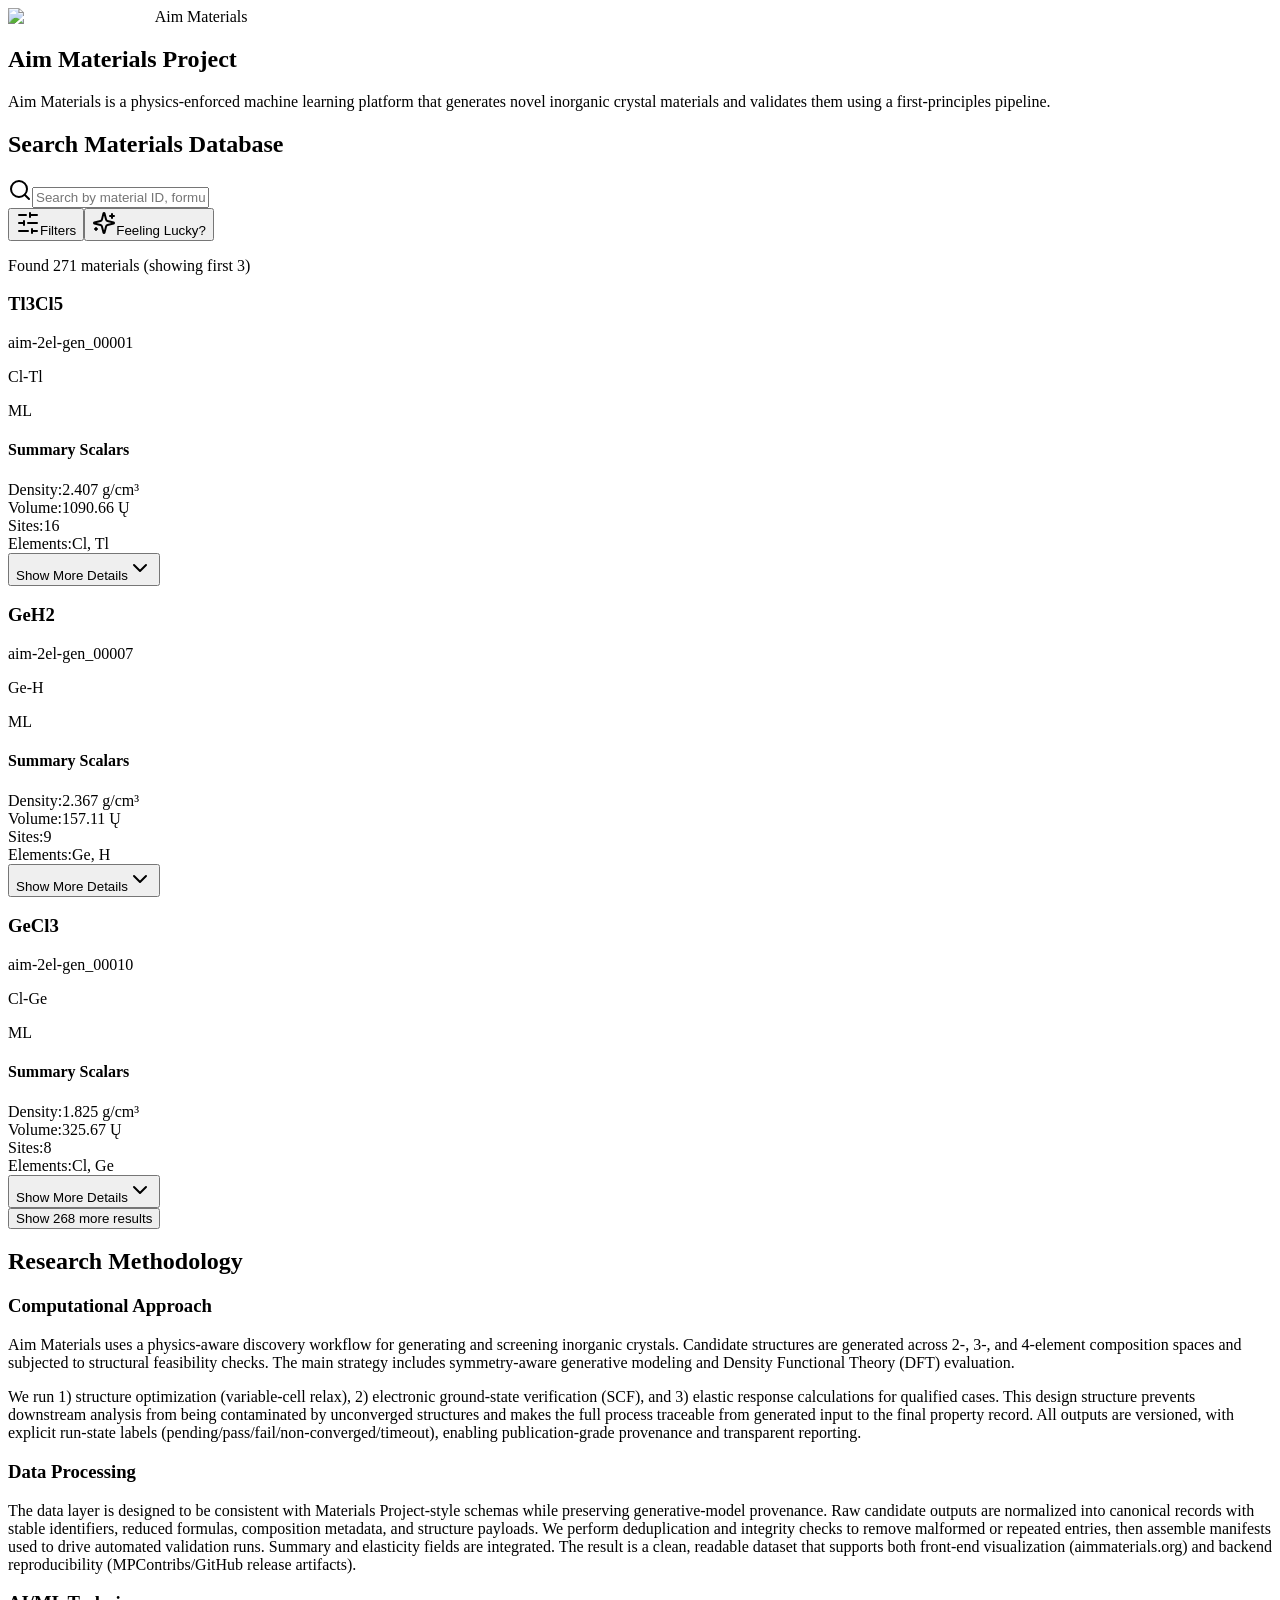
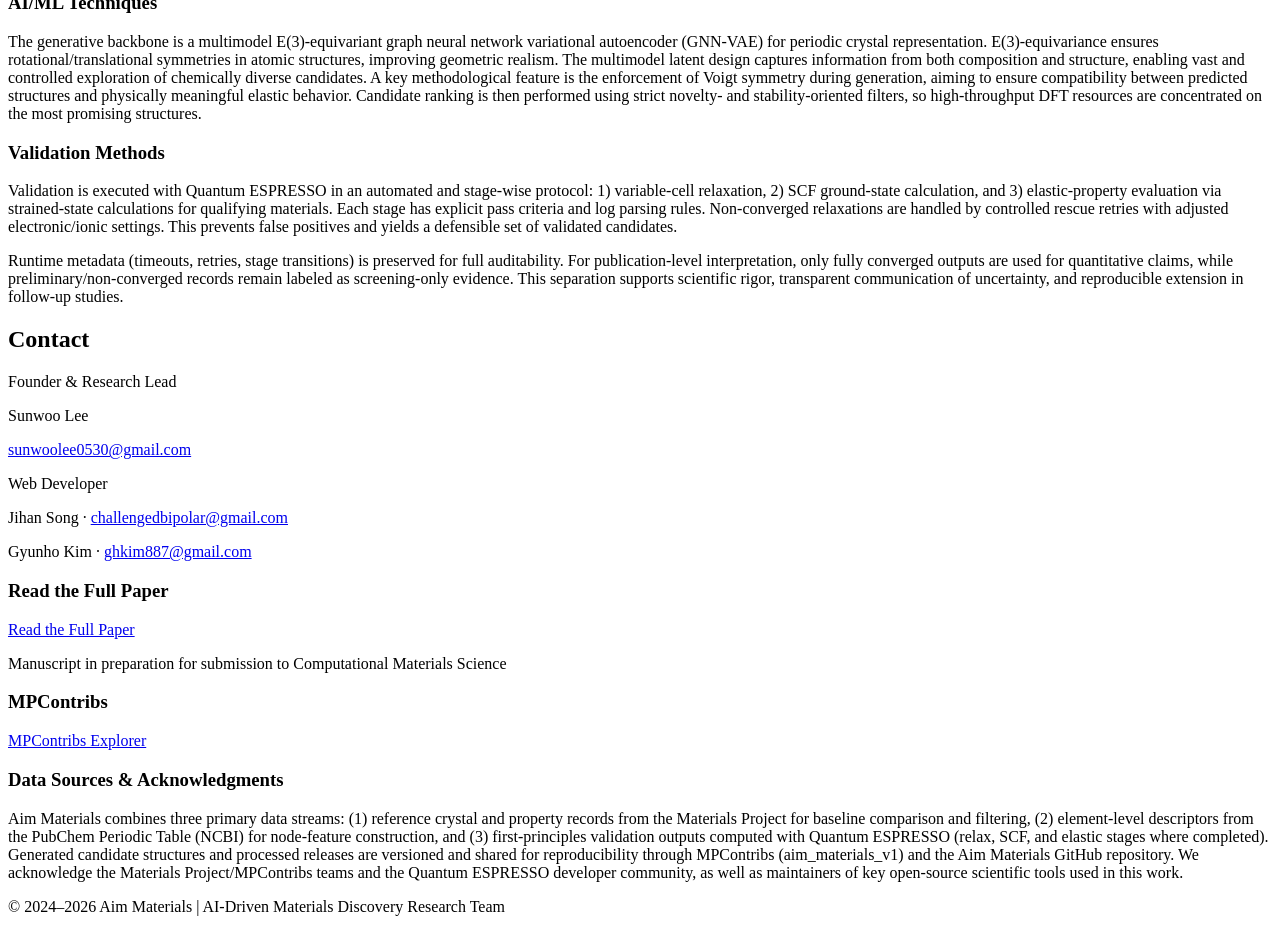
==== out/index.html @ 13846e3e "Build and export static site for GitHub Pages - Remove /out/ from .gitignore to include static build" ====
<!DOCTYPE html><html lang="en"><head><meta charSet="utf-8"/><meta name="viewport" content="width=device-width, initial-scale=1"/><link rel="stylesheet" href="/_next/static/css/152118382fb46f12.css" data-precedence="next"/><link rel="preload" as="script" fetchPriority="low" href="/_next/static/chunks/webpack-6beb148f1fbad0f9.js"/><script src="/_next/static/chunks/1acdb12c-504050dc66a8fe2a.js" async=""></script><script src="/_next/static/chunks/575-a73c9665a1b3800b.js" async=""></script><script src="/_next/static/chunks/main-app-61372402d1db3623.js" async=""></script><script src="/_next/static/chunks/app/layout-6c79a06917a7016b.js" async=""></script><script src="/_next/static/chunks/973-12b42f0436a0d035.js" async=""></script><script src="/_next/static/chunks/app/page-202081dbdfa60135.js" async=""></script><title>Aim Materials</title><meta name="description" content="A physics-enforced machine learning platform that generates novel inorganic crystal materials and validates them using a first-principles pipeline."/><link rel="icon" href="/my-project-page-1 (1).png"/><script src="/_next/static/chunks/polyfills-42372ed130431b0a.js" noModule=""></script></head><body class="font-sans antialiased"><!--$--><main class="min-h-screen bg-gray-900"><header class="px-6 py-3"><div class="flex items-center gap-3"><img alt="Aim Materials Logo" loading="lazy" width="36" height="36" decoding="async" data-nimg="1" class="rounded" style="color:transparent" src="/my-project-page-1 (1).png"/><span class="text-white font-semibold text-lg tracking-wide">Aim Materials</span></div></header><section class="py-16 md:py-24 text-center"><div class="max-w-4xl mx-auto px-4"><h1 class="text-4xl md:text-5xl font-bold text-white">Aim Materials Project</h1><p class="text-xl text-gray-300 mt-4">Aim Materials is a physics-enforced machine learning platform that generates novel inorganic crystal materials and validates them using a first-principles pipeline.</p><div class="mt-12"><div class="w-full bg-gray-800 py-12 rounded-lg text-left"><div class="max-w-6xl mx-auto px-4"><h2 class="text-3xl font-bold text-white text-center mb-8">Search Materials Database</h2><div class="bg-gray-700 rounded-lg border-2 border-gray-600 p-6 mb-6"><div class="flex gap-4 mb-4"><div class="flex-1 relative"><svg xmlns="http://www.w3.org/2000/svg" width="24" height="24" viewBox="0 0 24 24" fill="none" stroke="currentColor" stroke-width="2" stroke-linecap="round" stroke-linejoin="round" class="lucide lucide-search absolute left-3 top-1/2 transform -translate-y-1/2 text-gray-400 h-5 w-5"><circle cx="11" cy="11" r="8"></circle><path d="m21 21-4.3-4.3"></path></svg><input type="text" data-slot="input" class="file:text-foreground selection:bg-primary selection:text-primary-foreground dark:bg-input/30 h-9 w-full min-w-0 rounded-md px-3 py-1 text-base shadow-xs transition-[color,box-shadow] outline-none file:inline-flex file:h-7 file:border-0 file:bg-transparent file:text-sm file:font-medium disabled:pointer-events-none disabled:cursor-not-allowed disabled:opacity-50 md:text-sm focus-visible:border-ring focus-visible:ring-ring/50 focus-visible:ring-[3px] aria-invalid:ring-destructive/20 dark:aria-invalid:ring-destructive/40 aria-invalid:border-destructive pl-10 bg-gray-600 border-2 border-gray-500 text-white placeholder:text-gray-400 focus:border-blue-500" placeholder="Search by material ID, formula, element, or chemical system..." value=""/></div><button data-slot="button" class="inline-flex items-center justify-center gap-2 whitespace-nowrap rounded-md text-sm font-medium transition-all disabled:pointer-events-none disabled:opacity-50 [&amp;_svg]:pointer-events-none [&amp;_svg:not([class*=&#x27;size-&#x27;])]:size-4 shrink-0 [&amp;_svg]:shrink-0 outline-none focus-visible:border-ring focus-visible:ring-ring/50 focus-visible:ring-[3px] aria-invalid:ring-destructive/20 dark:aria-invalid:ring-destructive/40 aria-invalid:border-destructive bg-background shadow-xs dark:bg-input/30 dark:border-input dark:hover:bg-input/50 h-9 px-4 py-2 has-[&gt;svg]:px-3 border-2 border-blue-500 text-blue-400 hover:bg-blue-500 hover:text-white"><svg xmlns="http://www.w3.org/2000/svg" width="24" height="24" viewBox="0 0 24 24" fill="none" stroke="currentColor" stroke-width="2" stroke-linecap="round" stroke-linejoin="round" class="lucide lucide-sliders-horizontal h-4 w-4 mr-2"><line x1="21" x2="14" y1="4" y2="4"></line><line x1="10" x2="3" y1="4" y2="4"></line><line x1="21" x2="12" y1="12" y2="12"></line><line x1="8" x2="3" y1="12" y2="12"></line><line x1="21" x2="16" y1="20" y2="20"></line><line x1="12" x2="3" y1="20" y2="20"></line><line x1="14" x2="14" y1="2" y2="6"></line><line x1="8" x2="8" y1="10" y2="14"></line><line x1="16" x2="16" y1="18" y2="22"></line></svg>Filters</button><button data-slot="button" class="inline-flex items-center justify-center gap-2 whitespace-nowrap rounded-md text-sm font-medium transition-all disabled:pointer-events-none disabled:opacity-50 [&amp;_svg]:pointer-events-none [&amp;_svg:not([class*=&#x27;size-&#x27;])]:size-4 shrink-0 [&amp;_svg]:shrink-0 outline-none focus-visible:border-ring focus-visible:ring-ring/50 focus-visible:ring-[3px] aria-invalid:ring-destructive/20 dark:aria-invalid:ring-destructive/40 aria-invalid:border-destructive h-9 px-4 py-2 has-[&gt;svg]:px-3 bg-blue-600 text-white hover:bg-blue-700 border-2 border-blue-500"><svg xmlns="http://www.w3.org/2000/svg" width="24" height="24" viewBox="0 0 24 24" fill="none" stroke="currentColor" stroke-width="2" stroke-linecap="round" stroke-linejoin="round" class="lucide lucide-sparkles h-4 w-4 mr-2"><path d="M9.937 15.5A2 2 0 0 0 8.5 14.063l-6.135-1.582a.5.5 0 0 1 0-.962L8.5 9.936A2 2 0 0 0 9.937 8.5l1.582-6.135a.5.5 0 0 1 .963 0L14.063 8.5A2 2 0 0 0 15.5 9.937l6.135 1.581a.5.5 0 0 1 0 .964L15.5 14.063a2 2 0 0 0-1.437 1.437l-1.582 6.135a.5.5 0 0 1-.963 0z"></path><path d="M20 3v4"></path><path d="M22 5h-4"></path><path d="M4 17v2"></path><path d="M5 18H3"></path></svg>Feeling Lucky?</button></div></div><div class="text-white text-center mb-6"><p class="text-lg">Found <span class="font-bold">271</span> materials<!-- --> (showing first 3)</p></div><div class="max-h-[800px] overflow-y-auto pr-2 custom-scrollbar"><div class="grid grid-cols-1 md:grid-cols-2 lg:grid-cols-3 gap-6"><div class="bg-gray-700 border-2 border-gray-600 rounded-lg p-6 hover:shadow-lg hover:border-blue-500 transition-all"><div class="flex justify-between items-start mb-4"><div><h3 class="text-xl font-bold text-white mb-1">Tl3Cl5</h3><p class="text-sm text-gray-400">aim-2el-gen_00001</p><p class="text-xs text-gray-500 mt-0.5">Cl-Tl</p></div><div class="flex gap-1"><span class="bg-purple-700 text-white text-xs px-2 py-1 rounded">ML</span></div></div><div class="space-y-3 text-sm"><div class="space-y-1"><h4 class="text-xs font-semibold text-blue-400 uppercase tracking-wider mb-2">Summary Scalars</h4><div class="flex justify-between"><span class="text-gray-400">Density:</span><span class="font-medium text-gray-200">2.407<!-- --> g/cm³</span></div><div class="flex justify-between"><span class="text-gray-400">Volume:</span><span class="font-medium text-gray-200">1090.66<!-- --> Ų</span></div><div class="flex justify-between"><span class="text-gray-400">Sites:</span><span class="font-medium text-gray-200">16</span></div><div class="flex justify-between"><span class="text-gray-400">Elements:</span><span class="font-medium text-gray-200">Cl, Tl</span></div></div></div><button class="mt-4 w-full flex items-center justify-center gap-2 text-blue-400 hover:text-blue-300 text-sm font-medium py-2 border-t border-gray-600 transition-colors"><span>Show More Details</span><svg xmlns="http://www.w3.org/2000/svg" width="24" height="24" viewBox="0 0 24 24" fill="none" stroke="currentColor" stroke-width="2" stroke-linecap="round" stroke-linejoin="round" class="lucide lucide-chevron-down h-4 w-4"><path d="m6 9 6 6 6-6"></path></svg></button></div><div class="bg-gray-700 border-2 border-gray-600 rounded-lg p-6 hover:shadow-lg hover:border-blue-500 transition-all"><div class="flex justify-between items-start mb-4"><div><h3 class="text-xl font-bold text-white mb-1">GeH2</h3><p class="text-sm text-gray-400">aim-2el-gen_00007</p><p class="text-xs text-gray-500 mt-0.5">Ge-H</p></div><div class="flex gap-1"><span class="bg-purple-700 text-white text-xs px-2 py-1 rounded">ML</span></div></div><div class="space-y-3 text-sm"><div class="space-y-1"><h4 class="text-xs font-semibold text-blue-400 uppercase tracking-wider mb-2">Summary Scalars</h4><div class="flex justify-between"><span class="text-gray-400">Density:</span><span class="font-medium text-gray-200">2.367<!-- --> g/cm³</span></div><div class="flex justify-between"><span class="text-gray-400">Volume:</span><span class="font-medium text-gray-200">157.11<!-- --> Ų</span></div><div class="flex justify-between"><span class="text-gray-400">Sites:</span><span class="font-medium text-gray-200">9</span></div><div class="flex justify-between"><span class="text-gray-400">Elements:</span><span class="font-medium text-gray-200">Ge, H</span></div></div></div><button class="mt-4 w-full flex items-center justify-center gap-2 text-blue-400 hover:text-blue-300 text-sm font-medium py-2 border-t border-gray-600 transition-colors"><span>Show More Details</span><svg xmlns="http://www.w3.org/2000/svg" width="24" height="24" viewBox="0 0 24 24" fill="none" stroke="currentColor" stroke-width="2" stroke-linecap="round" stroke-linejoin="round" class="lucide lucide-chevron-down h-4 w-4"><path d="m6 9 6 6 6-6"></path></svg></button></div><div class="bg-gray-700 border-2 border-gray-600 rounded-lg p-6 hover:shadow-lg hover:border-blue-500 transition-all"><div class="flex justify-between items-start mb-4"><div><h3 class="text-xl font-bold text-white mb-1">GeCl3</h3><p class="text-sm text-gray-400">aim-2el-gen_00010</p><p class="text-xs text-gray-500 mt-0.5">Cl-Ge</p></div><div class="flex gap-1"><span class="bg-purple-700 text-white text-xs px-2 py-1 rounded">ML</span></div></div><div class="space-y-3 text-sm"><div class="space-y-1"><h4 class="text-xs font-semibold text-blue-400 uppercase tracking-wider mb-2">Summary Scalars</h4><div class="flex justify-between"><span class="text-gray-400">Density:</span><span class="font-medium text-gray-200">1.825<!-- --> g/cm³</span></div><div class="flex justify-between"><span class="text-gray-400">Volume:</span><span class="font-medium text-gray-200">325.67<!-- --> Ų</span></div><div class="flex justify-between"><span class="text-gray-400">Sites:</span><span class="font-medium text-gray-200">8</span></div><div class="flex justify-between"><span class="text-gray-400">Elements:</span><span class="font-medium text-gray-200">Cl, Ge</span></div></div></div><button class="mt-4 w-full flex items-center justify-center gap-2 text-blue-400 hover:text-blue-300 text-sm font-medium py-2 border-t border-gray-600 transition-colors"><span>Show More Details</span><svg xmlns="http://www.w3.org/2000/svg" width="24" height="24" viewBox="0 0 24 24" fill="none" stroke="currentColor" stroke-width="2" stroke-linecap="round" stroke-linejoin="round" class="lucide lucide-chevron-down h-4 w-4"><path d="m6 9 6 6 6-6"></path></svg></button></div></div></div><div class="text-center mt-6"><button class="px-6 py-2 border border-gray-500 text-gray-300 hover:border-blue-500 hover:text-blue-400 rounded-lg text-sm font-medium transition-colors">Show 268 more results</button></div></div></div></div></div></section><section class="py-12 px-4 bg-gray-900 border-t border-gray-700"><div class="max-w-3xl mx-auto"><h2 class="text-3xl font-bold text-white mb-8">Research Methodology</h2><div class="prose prose-slate max-w-none space-y-6"><div class="border-l-4 border-gray-500 pl-6"><h3 class="text-xl font-semibold text-white mb-3">Computational Approach</h3><p class="text-gray-300 leading-relaxed">Aim Materials uses a physics-aware discovery workflow for generating and screening inorganic crystals. Candidate structures are generated across 2-, 3-, and 4-element composition spaces and subjected to structural feasibility checks. The main strategy includes symmetry-aware generative modeling and Density Functional Theory (DFT) evaluation.</p><p class="text-gray-300 leading-relaxed mt-3">We run 1) structure optimization (variable-cell relax), 2) electronic ground-state verification (SCF), and 3) elastic response calculations for qualified cases. This design structure prevents downstream analysis from being contaminated by unconverged structures and makes the full process traceable from generated input to the final property record. All outputs are versioned, with explicit run-state labels (pending/pass/fail/non-converged/timeout), enabling publication-grade provenance and transparent reporting.</p></div><div class="border-l-4 border-gray-500 pl-6"><h3 class="text-xl font-semibold text-white mb-3">Data Processing</h3><p class="text-gray-300 leading-relaxed">The data layer is designed to be consistent with Materials Project-style schemas while preserving generative-model provenance. Raw candidate outputs are normalized into canonical records with stable identifiers, reduced formulas, composition metadata, and structure payloads. We perform deduplication and integrity checks to remove malformed or repeated entries, then assemble manifests used to drive automated validation runs. Summary and elasticity fields are integrated. The result is a clean, readable dataset that supports both front-end visualization (aimmaterials.org) and backend reproducibility (MPContribs/GitHub release artifacts).</p></div><div class="border-l-4 border-gray-500 pl-6"><h3 class="text-xl font-semibold text-white mb-3">AI/ML Techniques</h3><p class="text-gray-300 leading-relaxed">The generative backbone is a multimodel E(3)-equivariant graph neural network variational autoencoder (GNN-VAE) for periodic crystal representation. E(3)-equivariance ensures rotational/translational symmetries in atomic structures, improving geometric realism. The multimodel latent design captures information from both composition and structure, enabling vast and controlled exploration of chemically diverse candidates. A key methodological feature is the enforcement of Voigt symmetry during generation, aiming to ensure compatibility between predicted structures and physically meaningful elastic behavior. Candidate ranking is then performed using strict novelty- and stability-oriented filters, so high-throughput DFT resources are concentrated on the most promising structures.</p></div><div class="border-l-4 border-gray-500 pl-6"><h3 class="text-xl font-semibold text-white mb-3">Validation Methods</h3><p class="text-gray-300 leading-relaxed">Validation is executed with Quantum ESPRESSO in an automated and stage-wise protocol: 1) variable-cell relaxation, 2) SCF ground-state calculation, and 3) elastic-property evaluation via strained-state calculations for qualifying materials. Each stage has explicit pass criteria and log parsing rules. Non-converged relaxations are handled by controlled rescue retries with adjusted electronic/ionic settings. This prevents false positives and yields a defensible set of validated candidates.</p><p class="text-gray-300 leading-relaxed mt-3">Runtime metadata (timeouts, retries, stage transitions) is preserved for full auditability. For publication-level interpretation, only fully converged outputs are used for quantitative claims, while preliminary/non-converged records remain labeled as screening-only evidence. This separation supports scientific rigor, transparent communication of uncertainty, and reproducible extension in follow-up studies.</p></div></div></div></section><footer class="bg-gray-900 text-white py-12 px-4 border-t border-gray-700"><div class="max-w-3xl mx-auto"><div class="text-center space-y-10"><div class="flex flex-col md:flex-row justify-center items-start gap-16 text-left"><div class="space-y-6 flex-1"><h2 class="text-3xl md:text-4xl font-bold text-white">Contact</h2><div class="text-lg text-gray-300 space-y-3"><div><p class="text-sm text-gray-400 uppercase tracking-wider mb-2 font-semibold">Founder &amp; Research Lead</p><p>Sunwoo Lee</p><a href="mailto:sunwoolee0530@gmail.com" class="text-white hover:text-gray-300 transition-colors inline-block underline">sunwoolee0530@gmail.com</a></div><div class="text-sm text-gray-500 space-y-1 mt-6"><p class="text-xs text-gray-600 uppercase tracking-wider mb-1">Web Developer</p><p>Jihan Song · <a href="mailto:challengedbipolar@gmail.com" class="hover:text-gray-400 transition-colors">challengedbipolar@gmail.com</a></p><p>Gyunho Kim · <a href="mailto:ghkim887@gmail.com" class="hover:text-gray-400 transition-colors">ghkim887@gmail.com</a></p></div></div></div><div class="space-y-6 flex-1"><h3 class="text-3xl md:text-4xl font-bold text-white">Read the Full Paper</h3><a href="#" target="_blank" rel="noopener noreferrer" class="inline-block px-8 py-4 bg-gray-200 hover:bg-gray-300 text-gray-900 font-medium rounded-lg transition-colors text-lg">Read the Full Paper</a><p class="text-sm text-gray-400">Manuscript in preparation for submission to Computational Materials Science</p><h3 class="text-3xl md:text-4xl font-bold text-white pt-4">MPContribs</h3><a href="https://next-gen.materialsproject.org/contribs/projects/aim_materials_v1" target="_blank" rel="noopener noreferrer" class="inline-block px-8 py-4 bg-gray-200 hover:bg-gray-300 text-gray-900 font-medium rounded-lg transition-colors text-lg">MPContribs Explorer</a></div></div><div class="space-y-4 pt-6 border-t border-gray-700"><h3 class="text-xl font-semibold text-white">Data Sources &amp; Acknowledgments</h3><div class="text-gray-300 space-y-3 text-sm text-left"><p>Aim Materials combines three primary data streams: (1) reference crystal and property records from the Materials Project for baseline comparison and filtering, (2) element-level descriptors from the PubChem Periodic Table (NCBI) for node-feature construction, and (3) first-principles validation outputs computed with Quantum ESPRESSO (relax, SCF, and elastic stages where completed). Generated candidate structures and processed releases are versioned and shared for reproducibility through MPContribs (aim_materials_v1) and the Aim Materials GitHub repository. We acknowledge the Materials Project/MPContribs teams and the Quantum ESPRESSO developer community, as well as maintainers of key open-source scientific tools used in this work.</p></div></div><div class="text-sm text-gray-500 pt-8"><p>© 2024–2026 Aim Materials | AI-Driven Materials Discovery Research Team</p></div></div></div></footer></main><!--/$--><!--$!--><template data-dgst="BAILOUT_TO_CLIENT_SIDE_RENDERING"></template><!--/$--><script src="/_next/static/chunks/webpack-6beb148f1fbad0f9.js" async=""></script><script>(self.__next_f=self.__next_f||[]).push([0])</script><script>self.__next_f.push([1,"1:\"$Sreact.fragment\"\n2:I[6012,[],\"\"]\n3:I[3690,[],\"\"]\n4:I[3097,[\"177\",\"static/chunks/app/layout-6c79a06917a7016b.js\"],\"Analytics\"]\n5:I[6434,[\"973\",\"static/chunks/973-12b42f0436a0d035.js\",\"974\",\"static/chunks/app/page-202081dbdfa60135.js\"],\"Image\"]\n6:I[8108,[\"973\",\"static/chunks/973-12b42f0436a0d035.js\",\"974\",\"static/chunks/app/page-202081dbdfa60135.js\"],\"default\"]\n7:I[6236,[],\"OutletBoundary\"]\na:I[6236,[],\"ViewportBoundary\"]\nc:I[6236,[],\"MetadataBoundary\"]\ne:I[2691,[],\"\"]\n:HL[\"/_next/static/css/152118382fb46f12.css\",\"style\"]\n"])</script><script>self.__next_f.push([1,"0:{\"P\":null,\"b\":\"01s82NzKxycPPST61xTsl\",\"p\":\"\",\"c\":[\"\",\"\"],\"i\":false,\"f\":[[[\"\",{\"children\":[\"__PAGE__\",{}]},\"$undefined\",\"$undefined\",true],[\"\",[\"$\",\"$1\",\"c\",{\"children\":[[[\"$\",\"link\",\"0\",{\"rel\":\"stylesheet\",\"href\":\"/_next/static/css/152118382fb46f12.css\",\"precedence\":\"next\",\"crossOrigin\":\"$undefined\",\"nonce\":\"$undefined\"}]],[\"$\",\"html\",null,{\"lang\":\"en\",\"children\":[\"$\",\"body\",null,{\"className\":\"font-sans antialiased\",\"children\":[[\"$\",\"$L2\",null,{\"parallelRouterKey\":\"children\",\"error\":\"$undefined\",\"errorStyles\":\"$undefined\",\"errorScripts\":\"$undefined\",\"template\":[\"$\",\"$L3\",null,{}],\"templateStyles\":\"$undefined\",\"templateScripts\":\"$undefined\",\"notFound\":[[[\"$\",\"title\",null,{\"children\":\"404: This page could not be found.\"}],[\"$\",\"div\",null,{\"style\":{\"fontFamily\":\"system-ui,\\\"Segoe UI\\\",Roboto,Helvetica,Arial,sans-serif,\\\"Apple Color Emoji\\\",\\\"Segoe UI Emoji\\\"\",\"height\":\"100vh\",\"textAlign\":\"center\",\"display\":\"flex\",\"flexDirection\":\"column\",\"alignItems\":\"center\",\"justifyContent\":\"center\"},\"children\":[\"$\",\"div\",null,{\"children\":[[\"$\",\"style\",null,{\"dangerouslySetInnerHTML\":{\"__html\":\"body{color:#000;background:#fff;margin:0}.next-error-h1{border-right:1px solid rgba(0,0,0,.3)}@media (prefers-color-scheme:dark){body{color:#fff;background:#000}.next-error-h1{border-right:1px solid rgba(255,255,255,.3)}}\"}}],[\"$\",\"h1\",null,{\"className\":\"next-error-h1\",\"style\":{\"display\":\"inline-block\",\"margin\":\"0 20px 0 0\",\"padding\":\"0 23px 0 0\",\"fontSize\":24,\"fontWeight\":500,\"verticalAlign\":\"top\",\"lineHeight\":\"49px\"},\"children\":404}],[\"$\",\"div\",null,{\"style\":{\"display\":\"inline-block\"},\"children\":[\"$\",\"h2\",null,{\"style\":{\"fontSize\":14,\"fontWeight\":400,\"lineHeight\":\"49px\",\"margin\":0},\"children\":\"This page could not be found.\"}]}]]}]}]],[]],\"forbidden\":\"$undefined\",\"unauthorized\":\"$undefined\"}],[\"$\",\"$L4\",null,{}]]}]}]]}],{\"children\":[\"__PAGE__\",[\"$\",\"$1\",\"c\",{\"children\":[[\"$\",\"main\",null,{\"className\":\"min-h-screen bg-gray-900\",\"children\":[[\"$\",\"header\",null,{\"className\":\"px-6 py-3\",\"children\":[\"$\",\"div\",null,{\"className\":\"flex items-center gap-3\",\"children\":[[\"$\",\"$L5\",null,{\"src\":\"/my-project-page-1 (1).png\",\"alt\":\"Aim Materials Logo\",\"width\":36,\"height\":36,\"className\":\"rounded\"}],[\"$\",\"span\",null,{\"className\":\"text-white font-semibold text-lg tracking-wide\",\"children\":\"Aim Materials\"}]]}]}],[\"$\",\"section\",null,{\"className\":\"py-16 md:py-24 text-center\",\"children\":[\"$\",\"div\",null,{\"className\":\"max-w-4xl mx-auto px-4\",\"children\":[[\"$\",\"h1\",null,{\"className\":\"text-4xl md:text-5xl font-bold text-white\",\"children\":\"Aim Materials Project\"}],[\"$\",\"p\",null,{\"className\":\"text-xl text-gray-300 mt-4\",\"children\":\"Aim Materials is a physics-enforced machine learning platform that generates novel inorganic crystal materials and validates them using a first-principles pipeline.\"}],[\"$\",\"div\",null,{\"className\":\"mt-12\",\"children\":[\"$\",\"$L6\",null,{}]}]]}]}],[\"$\",\"section\",null,{\"className\":\"py-12 px-4 bg-gray-900 border-t border-gray-700\",\"children\":[\"$\",\"div\",null,{\"className\":\"max-w-3xl mx-auto\",\"children\":[[\"$\",\"h2\",null,{\"className\":\"text-3xl font-bold text-white mb-8\",\"children\":\"Research Methodology\"}],[\"$\",\"div\",null,{\"className\":\"prose prose-slate max-w-none space-y-6\",\"children\":[[\"$\",\"div\",null,{\"className\":\"border-l-4 border-gray-500 pl-6\",\"children\":[[\"$\",\"h3\",null,{\"className\":\"text-xl font-semibold text-white mb-3\",\"children\":\"Computational Approach\"}],[\"$\",\"p\",null,{\"className\":\"text-gray-300 leading-relaxed\",\"children\":\"Aim Materials uses a physics-aware discovery workflow for generating and screening inorganic crystals. Candidate structures are generated across 2-, 3-, and 4-element composition spaces and subjected to structural feasibility checks. The main strategy includes symmetry-aware generative modeling and Density Functional Theory (DFT) evaluation.\"}],[\"$\",\"p\",null,{\"className\":\"text-gray-300 leading-relaxed mt-3\",\"children\":\"We run 1) structure optimization (variable-cell relax), 2) electronic ground-state verification (SCF), and 3) elastic response calculations for qualified cases. This design structure prevents downstream analysis from being contaminated by unconverged structures and makes the full process traceable from generated input to the final property record. All outputs are versioned, with explicit run-state labels (pending/pass/fail/non-converged/timeout), enabling publication-grade provenance and transparent reporting.\"}]]}],[\"$\",\"div\",null,{\"className\":\"border-l-4 border-gray-500 pl-6\",\"children\":[[\"$\",\"h3\",null,{\"className\":\"text-xl font-semibold text-white mb-3\",\"children\":\"Data Processing\"}],[\"$\",\"p\",null,{\"className\":\"text-gray-300 leading-relaxed\",\"children\":\"The data layer is designed to be consistent with Materials Project-style schemas while preserving generative-model provenance. Raw candidate outputs are normalized into canonical records with stable identifiers, reduced formulas, composition metadata, and structure payloads. We perform deduplication and integrity checks to remove malformed or repeated entries, then assemble manifests used to drive automated validation runs. Summary and elasticity fields are integrated. The result is a clean, readable dataset that supports both front-end visualization (aimmaterials.org) and backend reproducibility (MPContribs/GitHub release artifacts).\"}]]}],[\"$\",\"div\",null,{\"className\":\"border-l-4 border-gray-500 pl-6\",\"children\":[[\"$\",\"h3\",null,{\"className\":\"text-xl font-semibold text-white mb-3\",\"children\":\"AI/ML Techniques\"}],[\"$\",\"p\",null,{\"className\":\"text-gray-300 leading-relaxed\",\"children\":\"The generative backbone is a multimodel E(3)-equivariant graph neural network variational autoencoder (GNN-VAE) for periodic crystal representation. E(3)-equivariance ensures rotational/translational symmetries in atomic structures, improving geometric realism. The multimodel latent design captures information from both composition and structure, enabling vast and controlled exploration of chemically diverse candidates. A key methodological feature is the enforcement of Voigt symmetry during generation, aiming to ensure compatibility between predicted structures and physically meaningful elastic behavior. Candidate ranking is then performed using strict novelty- and stability-oriented filters, so high-throughput DFT resources are concentrated on the most promising structures.\"}]]}],[\"$\",\"div\",null,{\"className\":\"border-l-4 border-gray-500 pl-6\",\"children\":[[\"$\",\"h3\",null,{\"className\":\"text-xl font-semibold text-white mb-3\",\"children\":\"Validation Methods\"}],[\"$\",\"p\",null,{\"className\":\"text-gray-300 leading-relaxed\",\"children\":\"Validation is executed with Quantum ESPRESSO in an automated and stage-wise protocol: 1) variable-cell relaxation, 2) SCF ground-state calculation, and 3) elastic-property evaluation via strained-state calculations for qualifying materials. Each stage has explicit pass criteria and log parsing rules. Non-converged relaxations are handled by controlled rescue retries with adjusted electronic/ionic settings. This prevents false positives and yields a defensible set of validated candidates.\"}],[\"$\",\"p\",null,{\"className\":\"text-gray-300 leading-relaxed mt-3\",\"children\":\"Runtime metadata (timeouts, retries, stage transitions) is preserved for full auditability. For publication-level interpretation, only fully converged outputs are used for quantitative claims, while preliminary/non-converged records remain labeled as screening-only evidence. This separation supports scientific rigor, transparent communication of uncertainty, and reproducible extension in follow-up studies.\"}]]}]]}]]}]}],[\"$\",\"footer\",null,{\"className\":\"bg-gray-900 text-white py-12 px-4 border-t border-gray-700\",\"children\":[\"$\",\"div\",null,{\"className\":\"max-w-3xl mx-auto\",\"children\":[\"$\",\"div\",null,{\"className\":\"text-center space-y-10\",\"children\":[[\"$\",\"div\",null,{\"className\":\"flex flex-col md:flex-row justify-center items-start gap-16 text-left\",\"children\":[[\"$\",\"div\",null,{\"className\":\"space-y-6 flex-1\",\"children\":[[\"$\",\"h2\",null,{\"className\":\"text-3xl md:text-4xl font-bold text-white\",\"children\":\"Contact\"}],[\"$\",\"div\",null,{\"className\":\"text-lg text-gray-300 space-y-3\",\"children\":[[\"$\",\"div\",null,{\"children\":[[\"$\",\"p\",null,{\"className\":\"text-sm text-gray-400 uppercase tracking-wider mb-2 font-semibold\",\"children\":\"Founder \u0026 Research Lead\"}],[\"$\",\"p\",null,{\"children\":\"Sunwoo Lee\"}],[\"$\",\"a\",null,{\"href\":\"mailto:sunwoolee0530@gmail.com\",\"className\":\"text-white hover:text-gray-300 transition-colors inline-block underline\",\"children\":\"sunwoolee0530@gmail.com\"}]]}],[\"$\",\"div\",null,{\"className\":\"text-sm text-gray-500 space-y-1 mt-6\",\"children\":[[\"$\",\"p\",null,{\"className\":\"text-xs text-gray-600 uppercase tracking-wider mb-1\",\"children\":\"Web Developer\"}],[\"$\",\"p\",null,{\"children\":[\"Jihan Song · \",[\"$\",\"a\",null,{\"href\":\"mailto:challengedbipolar@gmail.com\",\"className\":\"hover:text-gray-400 transition-colors\",\"children\":\"challengedbipolar@gmail.com\"}]]}],[\"$\",\"p\",null,{\"children\":[\"Gyunho Kim · \",[\"$\",\"a\",null,{\"href\":\"mailto:ghkim887@gmail.com\",\"className\":\"hover:text-gray-400 transition-colors\",\"children\":\"ghkim887@gmail.com\"}]]}]]}]]}]]}],[\"$\",\"div\",null,{\"className\":\"space-y-6 flex-1\",\"children\":[[\"$\",\"h3\",null,{\"className\":\"text-3xl md:text-4xl font-bold text-white\",\"children\":\"Read the Full Paper\"}],[\"$\",\"a\",null,{\"href\":\"#\",\"target\":\"_blank\",\"rel\":\"noopener noreferrer\",\"className\":\"inline-block px-8 py-4 bg-gray-200 hover:bg-gray-300 text-gray-900 font-medium rounded-lg transition-colors text-lg\",\"children\":\"Read the Full Paper\"}],[\"$\",\"p\",null,{\"className\":\"text-sm text-gray-400\",\"children\":\"Manuscript in preparation for submission to Computational Materials Science\"}],[\"$\",\"h3\",null,{\"className\":\"text-3xl md:text-4xl font-bold text-white pt-4\",\"children\":\"MPContribs\"}],[\"$\",\"a\",null,{\"href\":\"https://next-gen.materialsproject.org/contribs/projects/aim_materials_v1\",\"target\":\"_blank\",\"rel\":\"noopener noreferrer\",\"className\":\"inline-block px-8 py-4 bg-gray-200 hover:bg-gray-300 text-gray-900 font-medium rounded-lg transition-colors text-lg\",\"children\":\"MPContribs Explorer\"}]]}]]}],[\"$\",\"div\",null,{\"className\":\"space-y-4 pt-6 border-t border-gray-700\",\"children\":[[\"$\",\"h3\",null,{\"className\":\"text-xl font-semibold text-white\",\"children\":\"Data Sources \u0026 Acknowledgments\"}],[\"$\",\"div\",null,{\"className\":\"text-gray-300 space-y-3 text-sm text-left\",\"children\":[\"$\",\"p\",null,{\"children\":\"Aim Materials combines three primary data streams: (1) reference crystal and property records from the Materials Project for baseline comparison and filtering, (2) element-level descriptors from the PubChem Periodic Table (NCBI) for node-feature construction, and (3) first-principles validation outputs computed with Quantum ESPRESSO (relax, SCF, and elastic stages where completed). Generated candidate structures and processed releases are versioned and shared for reproducibility through MPContribs (aim_materials_v1) and the Aim Materials GitHub repository. We acknowledge the Materials Project/MPContribs teams and the Quantum ESPRESSO developer community, as well as maintainers of key open-source scientific tools used in this work.\"}]}]]}],[\"$\",\"div\",null,{\"className\":\"text-sm text-gray-500 pt-8\",\"children\":[\"$\",\"p\",null,{\"children\":\"© 2024–2026 Aim Materials | AI-Driven Materials Discovery Research Team\"}]}]]}]}]}]]}],\"$undefined\",null,[\"$\",\"$L7\",null,{\"children\":[\"$L8\",\"$L9\",null]}]]}],{},null,false]},[null,[],[]],false],[\"$\",\"$1\",\"h\",{\"children\":[null,[\"$\",\"$1\",\"TP96TJ3w7OGZ4JbWvPdSj\",{\"children\":[[\"$\",\"$La\",null,{\"children\":\"$Lb\"}],null]}],[\"$\",\"$Lc\",null,{\"children\":\"$Ld\"}]]}],false]],\"m\":\"$undefined\",\"G\":[\"$e\",\"$undefined\"],\"s\":false,\"S\":true}\n"])</script><script>self.__next_f.push([1,"b:[[\"$\",\"meta\",\"0\",{\"charSet\":\"utf-8\"}],[\"$\",\"meta\",\"1\",{\"name\":\"viewport\",\"content\":\"width=device-width, initial-scale=1\"}]]\n8:null\n"])</script><script>self.__next_f.push([1,"9:null\nd:[[\"$\",\"title\",\"0\",{\"children\":\"Aim Materials\"}],[\"$\",\"meta\",\"1\",{\"name\":\"description\",\"content\":\"A physics-enforced machine learning platform that generates novel inorganic crystal materials and validates them using a first-principles pipeline.\"}],[\"$\",\"link\",\"2\",{\"rel\":\"icon\",\"href\":\"/my-project-page-1 (1).png\"}]]\n"])</script></body></html>
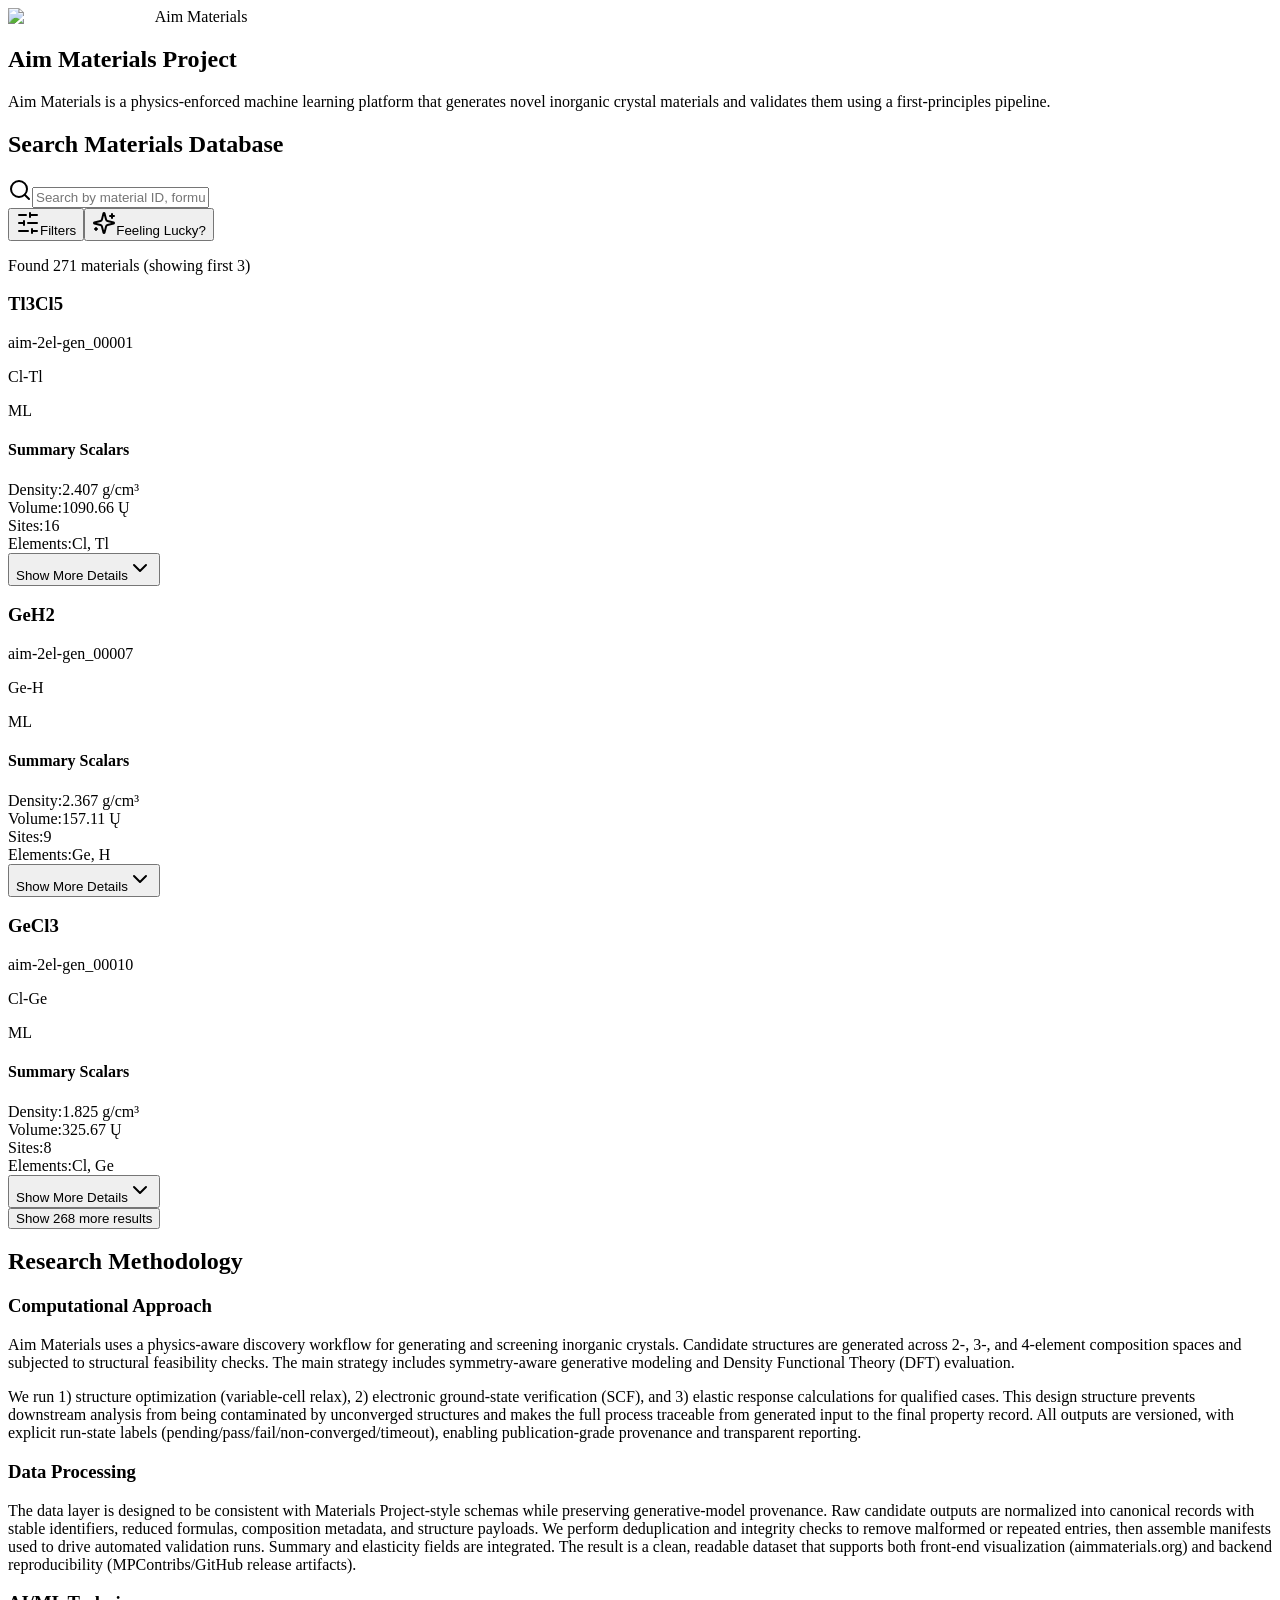
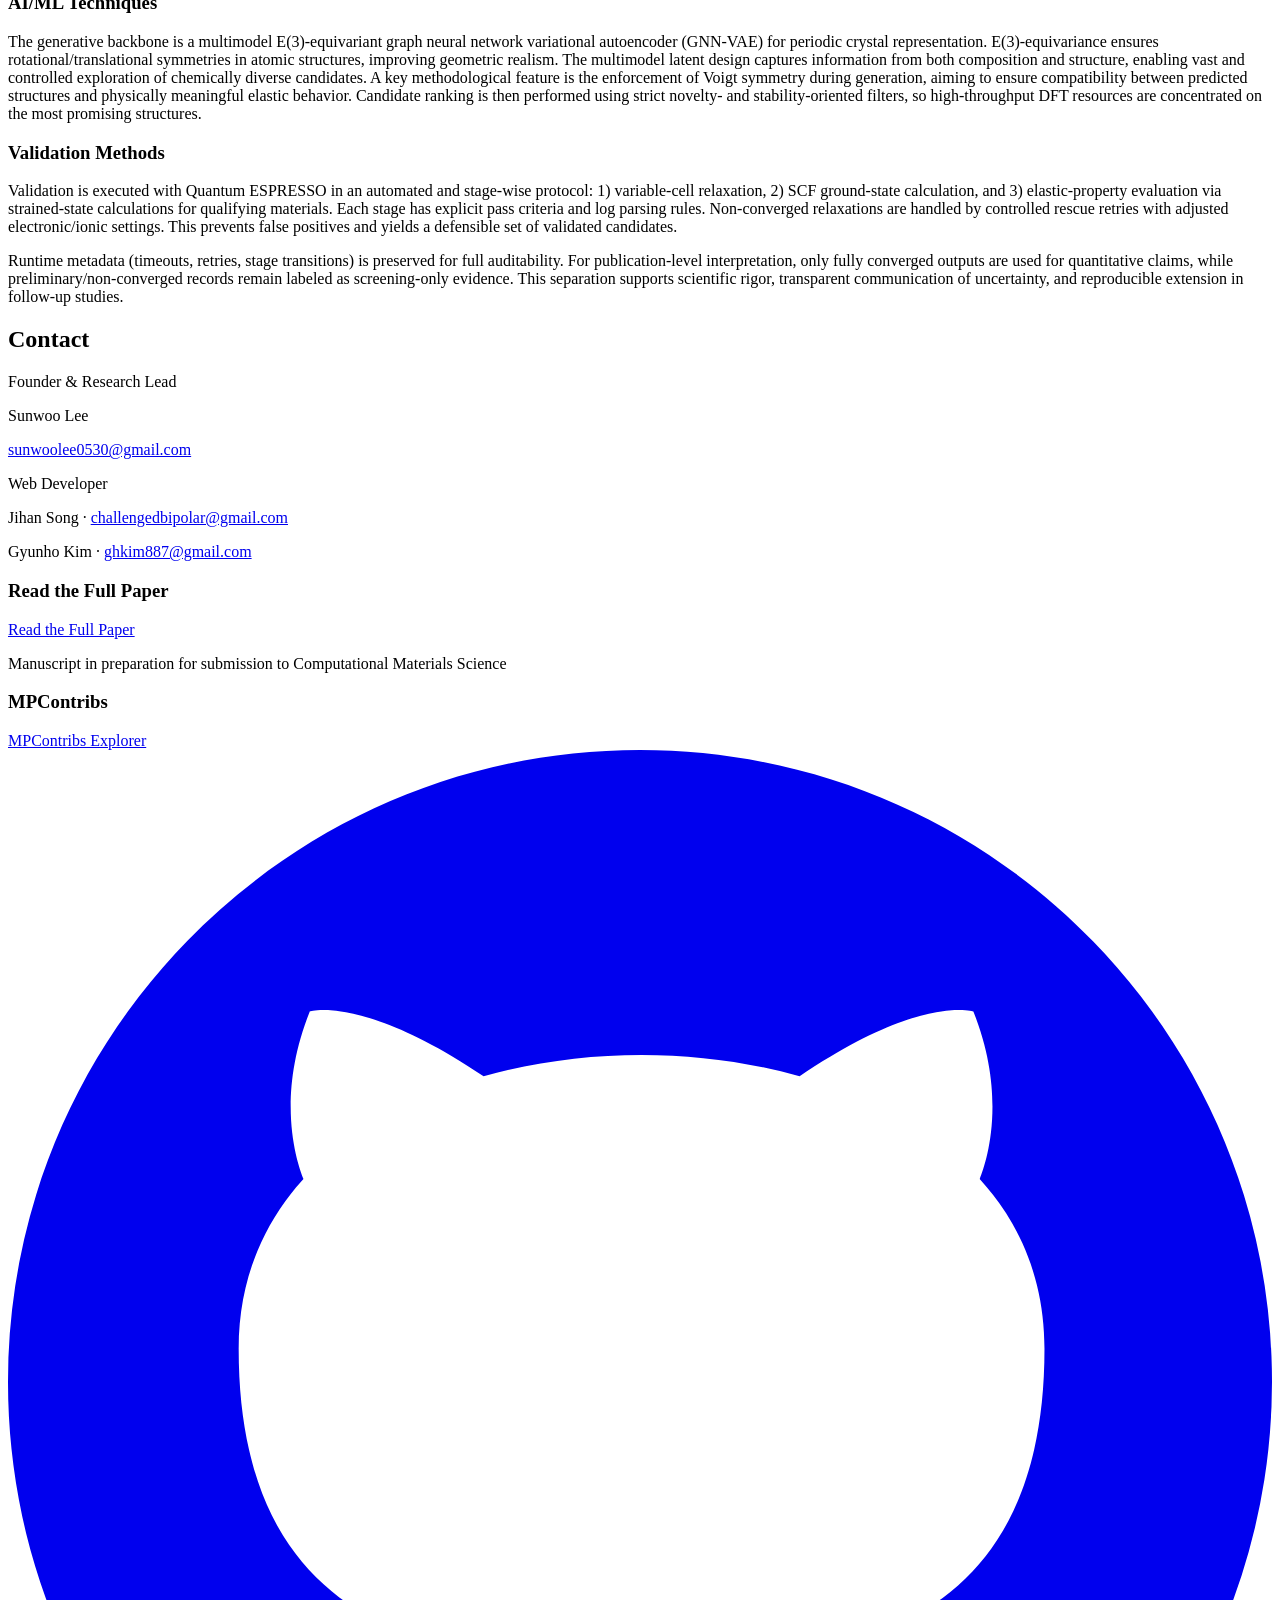
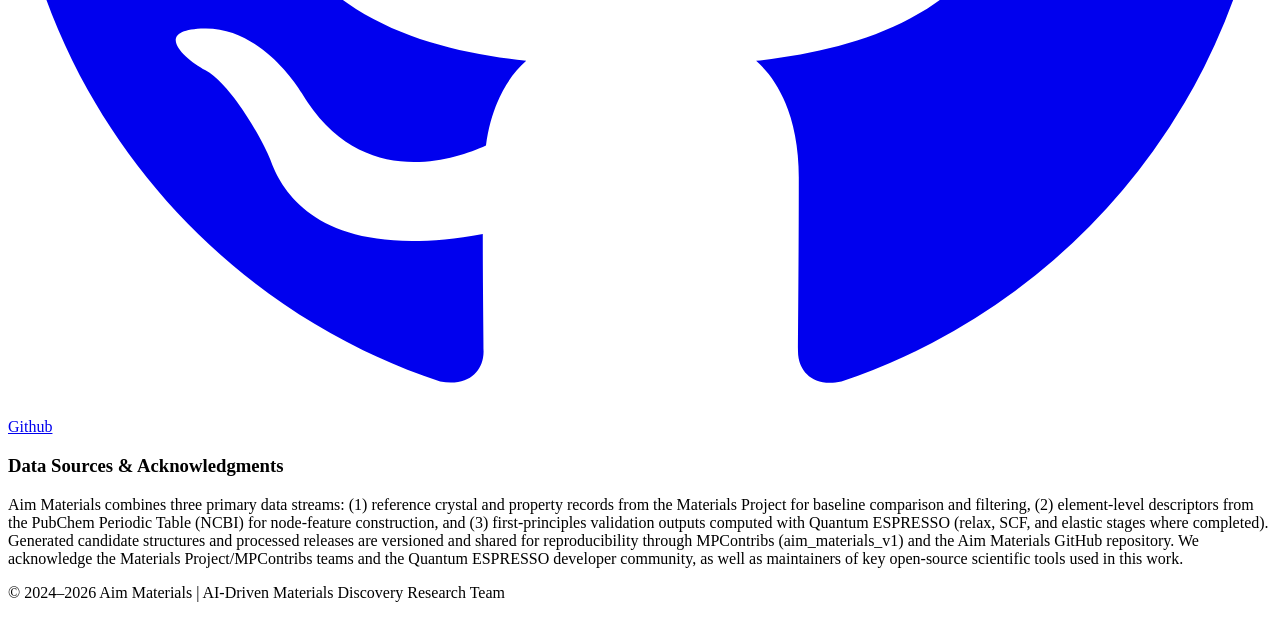
==== commit abfdc85f: "Rebuild static export for GitHub Pages Co-Authored-By: Claude Sonnet 4.6 <noreply@anthropic.com>" ====
--- a/out/index.html
+++ b/out/index.html
@@ -1 +1 @@
-<!DOCTYPE html><html lang="en"><head><meta charSet="utf-8"/><meta name="viewport" content="width=device-width, initial-scale=1"/><link rel="stylesheet" href="/_next/static/css/152118382fb46f12.css" data-precedence="next"/><link rel="preload" as="script" fetchPriority="low" href="/_next/static/chunks/webpack-6beb148f1fbad0f9.js"/><script src="/_next/static/chunks/1acdb12c-504050dc66a8fe2a.js" async=""></script><script src="/_next/static/chunks/575-a73c9665a1b3800b.js" async=""></script><script src="/_next/static/chunks/main-app-61372402d1db3623.js" async=""></script><script src="/_next/static/chunks/app/layout-6c79a06917a7016b.js" async=""></script><script src="/_next/static/chunks/973-12b42f0436a0d035.js" async=""></script><script src="/_next/static/chunks/app/page-202081dbdfa60135.js" async=""></script><title>Aim Materials</title><meta name="description" content="A physics-enforced machine learning platform that generates novel inorganic crystal materials and validates them using a first-principles pipeline."/><link rel="icon" href="/my-project-page-1 (1).png"/><script src="/_next/static/chunks/polyfills-42372ed130431b0a.js" noModule=""></script></head><body class="font-sans antialiased"><!--$--><main class="min-h-screen bg-gray-900"><header class="px-6 py-3"><div class="flex items-center gap-3"><img alt="Aim Materials Logo" loading="lazy" width="36" height="36" decoding="async" data-nimg="1" class="rounded" style="color:transparent" src="/my-project-page-1 (1).png"/><span class="text-white font-semibold text-lg tracking-wide">Aim Materials</span></div></header><section class="py-16 md:py-24 text-center"><div class="max-w-4xl mx-auto px-4"><h1 class="text-4xl md:text-5xl font-bold text-white">Aim Materials Project</h1><p class="text-xl text-gray-300 mt-4">Aim Materials is a physics-enforced machine learning platform that generates novel inorganic crystal materials and validates them using a first-principles pipeline.</p><div class="mt-12"><div class="w-full bg-gray-800 py-12 rounded-lg text-left"><div class="max-w-6xl mx-auto px-4"><h2 class="text-3xl font-bold text-white text-center mb-8">Search Materials Database</h2><div class="bg-gray-700 rounded-lg border-2 border-gray-600 p-6 mb-6"><div class="flex gap-4 mb-4"><div class="flex-1 relative"><svg xmlns="http://www.w3.org/2000/svg" width="24" height="24" viewBox="0 0 24 24" fill="none" stroke="currentColor" stroke-width="2" stroke-linecap="round" stroke-linejoin="round" class="lucide lucide-search absolute left-3 top-1/2 transform -translate-y-1/2 text-gray-400 h-5 w-5"><circle cx="11" cy="11" r="8"></circle><path d="m21 21-4.3-4.3"></path></svg><input type="text" data-slot="input" class="file:text-foreground selection:bg-primary selection:text-primary-foreground dark:bg-input/30 h-9 w-full min-w-0 rounded-md px-3 py-1 text-base shadow-xs transition-[color,box-shadow] outline-none file:inline-flex file:h-7 file:border-0 file:bg-transparent file:text-sm file:font-medium disabled:pointer-events-none disabled:cursor-not-allowed disabled:opacity-50 md:text-sm focus-visible:border-ring focus-visible:ring-ring/50 focus-visible:ring-[3px] aria-invalid:ring-destructive/20 dark:aria-invalid:ring-destructive/40 aria-invalid:border-destructive pl-10 bg-gray-600 border-2 border-gray-500 text-white placeholder:text-gray-400 focus:border-blue-500" placeholder="Search by material ID, formula, element, or chemical system..." value=""/></div><button data-slot="button" class="inline-flex items-center justify-center gap-2 whitespace-nowrap rounded-md text-sm font-medium transition-all disabled:pointer-events-none disabled:opacity-50 [&amp;_svg]:pointer-events-none [&amp;_svg:not([class*=&#x27;size-&#x27;])]:size-4 shrink-0 [&amp;_svg]:shrink-0 outline-none focus-visible:border-ring focus-visible:ring-ring/50 focus-visible:ring-[3px] aria-invalid:ring-destructive/20 dark:aria-invalid:ring-destructive/40 aria-invalid:border-destructive bg-background shadow-xs dark:bg-input/30 dark:border-input dark:hover:bg-input/50 h-9 px-4 py-2 has-[&gt;svg]:px-3 border-2 border-blue-500 text-blue-400 hover:bg-blue-500 hover:text-white"><svg xmlns="http://www.w3.org/2000/svg" width="24" height="24" viewBox="0 0 24 24" fill="none" stroke="currentColor" stroke-width="2" stroke-linecap="round" stroke-linejoin="round" class="lucide lucide-sliders-horizontal h-4 w-4 mr-2"><line x1="21" x2="14" y1="4" y2="4"></line><line x1="10" x2="3" y1="4" y2="4"></line><line x1="21" x2="12" y1="12" y2="12"></line><line x1="8" x2="3" y1="12" y2="12"></line><line x1="21" x2="16" y1="20" y2="20"></line><line x1="12" x2="3" y1="20" y2="20"></line><line x1="14" x2="14" y1="2" y2="6"></line><line x1="8" x2="8" y1="10" y2="14"></line><line x1="16" x2="16" y1="18" y2="22"></line></svg>Filters</button><button data-slot="button" class="inline-flex items-center justify-center gap-2 whitespace-nowrap rounded-md text-sm font-medium transition-all disabled:pointer-events-none disabled:opacity-50 [&amp;_svg]:pointer-events-none [&amp;_svg:not([class*=&#x27;size-&#x27;])]:size-4 shrink-0 [&amp;_svg]:shrink-0 outline-none focus-visible:border-ring focus-visible:ring-ring/50 focus-visible:ring-[3px] aria-invalid:ring-destructive/20 dark:aria-invalid:ring-destructive/40 aria-invalid:border-destructive h-9 px-4 py-2 has-[&gt;svg]:px-3 bg-blue-600 text-white hover:bg-blue-700 border-2 border-blue-500"><svg xmlns="http://www.w3.org/2000/svg" width="24" height="24" viewBox="0 0 24 24" fill="none" stroke="currentColor" stroke-width="2" stroke-linecap="round" stroke-linejoin="round" class="lucide lucide-sparkles h-4 w-4 mr-2"><path d="M9.937 15.5A2 2 0 0 0 8.5 14.063l-6.135-1.582a.5.5 0 0 1 0-.962L8.5 9.936A2 2 0 0 0 9.937 8.5l1.582-6.135a.5.5 0 0 1 .963 0L14.063 8.5A2 2 0 0 0 15.5 9.937l6.135 1.581a.5.5 0 0 1 0 .964L15.5 14.063a2 2 0 0 0-1.437 1.437l-1.582 6.135a.5.5 0 0 1-.963 0z"></path><path d="M20 3v4"></path><path d="M22 5h-4"></path><path d="M4 17v2"></path><path d="M5 18H3"></path></svg>Feeling Lucky?</button></div></div><div class="text-white text-center mb-6"><p class="text-lg">Found <span class="font-bold">271</span> materials<!-- --> (showing first 3)</p></div><div class="max-h-[800px] overflow-y-auto pr-2 custom-scrollbar"><div class="grid grid-cols-1 md:grid-cols-2 lg:grid-cols-3 gap-6"><div class="bg-gray-700 border-2 border-gray-600 rounded-lg p-6 hover:shadow-lg hover:border-blue-500 transition-all"><div class="flex justify-between items-start mb-4"><div><h3 class="text-xl font-bold text-white mb-1">Tl3Cl5</h3><p class="text-sm text-gray-400">aim-2el-gen_00001</p><p class="text-xs text-gray-500 mt-0.5">Cl-Tl</p></div><div class="flex gap-1"><span class="bg-purple-700 text-white text-xs px-2 py-1 rounded">ML</span></div></div><div class="space-y-3 text-sm"><div class="space-y-1"><h4 class="text-xs font-semibold text-blue-400 uppercase tracking-wider mb-2">Summary Scalars</h4><div class="flex justify-between"><span class="text-gray-400">Density:</span><span class="font-medium text-gray-200">2.407<!-- --> g/cm³</span></div><div class="flex justify-between"><span class="text-gray-400">Volume:</span><span class="font-medium text-gray-200">1090.66<!-- --> Ų</span></div><div class="flex justify-between"><span class="text-gray-400">Sites:</span><span class="font-medium text-gray-200">16</span></div><div class="flex justify-between"><span class="text-gray-400">Elements:</span><span class="font-medium text-gray-200">Cl, Tl</span></div></div></div><button class="mt-4 w-full flex items-center justify-center gap-2 text-blue-400 hover:text-blue-300 text-sm font-medium py-2 border-t border-gray-600 transition-colors"><span>Show More Details</span><svg xmlns="http://www.w3.org/2000/svg" width="24" height="24" viewBox="0 0 24 24" fill="none" stroke="currentColor" stroke-width="2" stroke-linecap="round" stroke-linejoin="round" class="lucide lucide-chevron-down h-4 w-4"><path d="m6 9 6 6 6-6"></path></svg></button></div><div class="bg-gray-700 border-2 border-gray-600 rounded-lg p-6 hover:shadow-lg hover:border-blue-500 transition-all"><div class="flex justify-between items-start mb-4"><div><h3 class="text-xl font-bold text-white mb-1">GeH2</h3><p class="text-sm text-gray-400">aim-2el-gen_00007</p><p class="text-xs text-gray-500 mt-0.5">Ge-H</p></div><div class="flex gap-1"><span class="bg-purple-700 text-white text-xs px-2 py-1 rounded">ML</span></div></div><div class="space-y-3 text-sm"><div class="space-y-1"><h4 class="text-xs font-semibold text-blue-400 uppercase tracking-wider mb-2">Summary Scalars</h4><div class="flex justify-between"><span class="text-gray-400">Density:</span><span class="font-medium text-gray-200">2.367<!-- --> g/cm³</span></div><div class="flex justify-between"><span class="text-gray-400">Volume:</span><span class="font-medium text-gray-200">157.11<!-- --> Ų</span></div><div class="flex justify-between"><span class="text-gray-400">Sites:</span><span class="font-medium text-gray-200">9</span></div><div class="flex justify-between"><span class="text-gray-400">Elements:</span><span class="font-medium text-gray-200">Ge, H</span></div></div></div><button class="mt-4 w-full flex items-center justify-center gap-2 text-blue-400 hover:text-blue-300 text-sm font-medium py-2 border-t border-gray-600 transition-colors"><span>Show More Details</span><svg xmlns="http://www.w3.org/2000/svg" width="24" height="24" viewBox="0 0 24 24" fill="none" stroke="currentColor" stroke-width="2" stroke-linecap="round" stroke-linejoin="round" class="lucide lucide-chevron-down h-4 w-4"><path d="m6 9 6 6 6-6"></path></svg></button></div><div class="bg-gray-700 border-2 border-gray-600 rounded-lg p-6 hover:shadow-lg hover:border-blue-500 transition-all"><div class="flex justify-between items-start mb-4"><div><h3 class="text-xl font-bold text-white mb-1">GeCl3</h3><p class="text-sm text-gray-400">aim-2el-gen_00010</p><p class="text-xs text-gray-500 mt-0.5">Cl-Ge</p></div><div class="flex gap-1"><span class="bg-purple-700 text-white text-xs px-2 py-1 rounded">ML</span></div></div><div class="space-y-3 text-sm"><div class="space-y-1"><h4 class="text-xs font-semibold text-blue-400 uppercase tracking-wider mb-2">Summary Scalars</h4><div class="flex justify-between"><span class="text-gray-400">Density:</span><span class="font-medium text-gray-200">1.825<!-- --> g/cm³</span></div><div class="flex justify-between"><span class="text-gray-400">Volume:</span><span class="font-medium text-gray-200">325.67<!-- --> Ų</span></div><div class="flex justify-between"><span class="text-gray-400">Sites:</span><span class="font-medium text-gray-200">8</span></div><div class="flex justify-between"><span class="text-gray-400">Elements:</span><span class="font-medium text-gray-200">Cl, Ge</span></div></div></div><button class="mt-4 w-full flex items-center justify-center gap-2 text-blue-400 hover:text-blue-300 text-sm font-medium py-2 border-t border-gray-600 transition-colors"><span>Show More Details</span><svg xmlns="http://www.w3.org/2000/svg" width="24" height="24" viewBox="0 0 24 24" fill="none" stroke="currentColor" stroke-width="2" stroke-linecap="round" stroke-linejoin="round" class="lucide lucide-chevron-down h-4 w-4"><path d="m6 9 6 6 6-6"></path></svg></button></div></div></div><div class="text-center mt-6"><button class="px-6 py-2 border border-gray-500 text-gray-300 hover:border-blue-500 hover:text-blue-400 rounded-lg text-sm font-medium transition-colors">Show 268 more results</button></div></div></div></div></div></section><section class="py-12 px-4 bg-gray-900 border-t border-gray-700"><div class="max-w-3xl mx-auto"><h2 class="text-3xl font-bold text-white mb-8">Research Methodology</h2><div class="prose prose-slate max-w-none space-y-6"><div class="border-l-4 border-gray-500 pl-6"><h3 class="text-xl font-semibold text-white mb-3">Computational Approach</h3><p class="text-gray-300 leading-relaxed">Aim Materials uses a physics-aware discovery workflow for generating and screening inorganic crystals. Candidate structures are generated across 2-, 3-, and 4-element composition spaces and subjected to structural feasibility checks. The main strategy includes symmetry-aware generative modeling and Density Functional Theory (DFT) evaluation.</p><p class="text-gray-300 leading-relaxed mt-3">We run 1) structure optimization (variable-cell relax), 2) electronic ground-state verification (SCF), and 3) elastic response calculations for qualified cases. This design structure prevents downstream analysis from being contaminated by unconverged structures and makes the full process traceable from generated input to the final property record. All outputs are versioned, with explicit run-state labels (pending/pass/fail/non-converged/timeout), enabling publication-grade provenance and transparent reporting.</p></div><div class="border-l-4 border-gray-500 pl-6"><h3 class="text-xl font-semibold text-white mb-3">Data Processing</h3><p class="text-gray-300 leading-relaxed">The data layer is designed to be consistent with Materials Project-style schemas while preserving generative-model provenance. Raw candidate outputs are normalized into canonical records with stable identifiers, reduced formulas, composition metadata, and structure payloads. We perform deduplication and integrity checks to remove malformed or repeated entries, then assemble manifests used to drive automated validation runs. Summary and elasticity fields are integrated. The result is a clean, readable dataset that supports both front-end visualization (aimmaterials.org) and backend reproducibility (MPContribs/GitHub release artifacts).</p></div><div class="border-l-4 border-gray-500 pl-6"><h3 class="text-xl font-semibold text-white mb-3">AI/ML Techniques</h3><p class="text-gray-300 leading-relaxed">The generative backbone is a multimodel E(3)-equivariant graph neural network variational autoencoder (GNN-VAE) for periodic crystal representation. E(3)-equivariance ensures rotational/translational symmetries in atomic structures, improving geometric realism. The multimodel latent design captures information from both composition and structure, enabling vast and controlled exploration of chemically diverse candidates. A key methodological feature is the enforcement of Voigt symmetry during generation, aiming to ensure compatibility between predicted structures and physically meaningful elastic behavior. Candidate ranking is then performed using strict novelty- and stability-oriented filters, so high-throughput DFT resources are concentrated on the most promising structures.</p></div><div class="border-l-4 border-gray-500 pl-6"><h3 class="text-xl font-semibold text-white mb-3">Validation Methods</h3><p class="text-gray-300 leading-relaxed">Validation is executed with Quantum ESPRESSO in an automated and stage-wise protocol: 1) variable-cell relaxation, 2) SCF ground-state calculation, and 3) elastic-property evaluation via strained-state calculations for qualifying materials. Each stage has explicit pass criteria and log parsing rules. Non-converged relaxations are handled by controlled rescue retries with adjusted electronic/ionic settings. This prevents false positives and yields a defensible set of validated candidates.</p><p class="text-gray-300 leading-relaxed mt-3">Runtime metadata (timeouts, retries, stage transitions) is preserved for full auditability. For publication-level interpretation, only fully converged outputs are used for quantitative claims, while preliminary/non-converged records remain labeled as screening-only evidence. This separation supports scientific rigor, transparent communication of uncertainty, and reproducible extension in follow-up studies.</p></div></div></div></section><footer class="bg-gray-900 text-white py-12 px-4 border-t border-gray-700"><div class="max-w-3xl mx-auto"><div class="text-center space-y-10"><div class="flex flex-col md:flex-row justify-center items-start gap-16 text-left"><div class="space-y-6 flex-1"><h2 class="text-3xl md:text-4xl font-bold text-white">Contact</h2><div class="text-lg text-gray-300 space-y-3"><div><p class="text-sm text-gray-400 uppercase tracking-wider mb-2 font-semibold">Founder &amp; Research Lead</p><p>Sunwoo Lee</p><a href="mailto:sunwoolee0530@gmail.com" class="text-white hover:text-gray-300 transition-colors inline-block underline">sunwoolee0530@gmail.com</a></div><div class="text-sm text-gray-500 space-y-1 mt-6"><p class="text-xs text-gray-600 uppercase tracking-wider mb-1">Web Developer</p><p>Jihan Song · <a href="mailto:challengedbipolar@gmail.com" class="hover:text-gray-400 transition-colors">challengedbipolar@gmail.com</a></p><p>Gyunho Kim · <a href="mailto:ghkim887@gmail.com" class="hover:text-gray-400 transition-colors">ghkim887@gmail.com</a></p></div></div></div><div class="space-y-6 flex-1"><h3 class="text-3xl md:text-4xl font-bold text-white">Read the Full Paper</h3><a href="#" target="_blank" rel="noopener noreferrer" class="inline-block px-8 py-4 bg-gray-200 hover:bg-gray-300 text-gray-900 font-medium rounded-lg transition-colors text-lg">Read the Full Paper</a><p class="text-sm text-gray-400">Manuscript in preparation for submission to Computational Materials Science</p><h3 class="text-3xl md:text-4xl font-bold text-white pt-4">MPContribs</h3><a href="https://next-gen.materialsproject.org/contribs/projects/aim_materials_v1" target="_blank" rel="noopener noreferrer" class="inline-block px-8 py-4 bg-gray-200 hover:bg-gray-300 text-gray-900 font-medium rounded-lg transition-colors text-lg">MPContribs Explorer</a></div></div><div class="space-y-4 pt-6 border-t border-gray-700"><h3 class="text-xl font-semibold text-white">Data Sources &amp; Acknowledgments</h3><div class="text-gray-300 space-y-3 text-sm text-left"><p>Aim Materials combines three primary data streams: (1) reference crystal and property records from the Materials Project for baseline comparison and filtering, (2) element-level descriptors from the PubChem Periodic Table (NCBI) for node-feature construction, and (3) first-principles validation outputs computed with Quantum ESPRESSO (relax, SCF, and elastic stages where completed). Generated candidate structures and processed releases are versioned and shared for reproducibility through MPContribs (aim_materials_v1) and the Aim Materials GitHub repository. We acknowledge the Materials Project/MPContribs teams and the Quantum ESPRESSO developer community, as well as maintainers of key open-source scientific tools used in this work.</p></div></div><div class="text-sm text-gray-500 pt-8"><p>© 2024–2026 Aim Materials | AI-Driven Materials Discovery Research Team</p></div></div></div></footer></main><!--/$--><!--$!--><template data-dgst="BAILOUT_TO_CLIENT_SIDE_RENDERING"></template><!--/$--><script src="/_next/static/chunks/webpack-6beb148f1fbad0f9.js" async=""></script><script>(self.__next_f=self.__next_f||[]).push([0])</script><script>self.__next_f.push([1,"1:\"$Sreact.fragment\"\n2:I[6012,[],\"\"]\n3:I[3690,[],\"\"]\n4:I[3097,[\"177\",\"static/chunks/app/layout-6c79a06917a7016b.js\"],\"Analytics\"]\n5:I[6434,[\"973\",\"static/chunks/973-12b42f0436a0d035.js\",\"974\",\"static/chunks/app/page-202081dbdfa60135.js\"],\"Image\"]\n6:I[8108,[\"973\",\"static/chunks/973-12b42f0436a0d035.js\",\"974\",\"static/chunks/app/page-202081dbdfa60135.js\"],\"default\"]\n7:I[6236,[],\"OutletBoundary\"]\na:I[6236,[],\"ViewportBoundary\"]\nc:I[6236,[],\"MetadataBoundary\"]\ne:I[2691,[],\"\"]\n:HL[\"/_next/static/css/152118382fb46f12.css\",\"style\"]\n"])</script><script>self.__next_f.push([1,"0:{\"P\":null,\"b\":\"01s82NzKxycPPST61xTsl\",\"p\":\"\",\"c\":[\"\",\"\"],\"i\":false,\"f\":[[[\"\",{\"children\":[\"__PAGE__\",{}]},\"$undefined\",\"$undefined\",true],[\"\",[\"$\",\"$1\",\"c\",{\"children\":[[[\"$\",\"link\",\"0\",{\"rel\":\"stylesheet\",\"href\":\"/_next/static/css/152118382fb46f12.css\",\"precedence\":\"next\",\"crossOrigin\":\"$undefined\",\"nonce\":\"$undefined\"}]],[\"$\",\"html\",null,{\"lang\":\"en\",\"children\":[\"$\",\"body\",null,{\"className\":\"font-sans antialiased\",\"children\":[[\"$\",\"$L2\",null,{\"parallelRouterKey\":\"children\",\"error\":\"$undefined\",\"errorStyles\":\"$undefined\",\"errorScripts\":\"$undefined\",\"template\":[\"$\",\"$L3\",null,{}],\"templateStyles\":\"$undefined\",\"templateScripts\":\"$undefined\",\"notFound\":[[[\"$\",\"title\",null,{\"children\":\"404: This page could not be found.\"}],[\"$\",\"div\",null,{\"style\":{\"fontFamily\":\"system-ui,\\\"Segoe UI\\\",Roboto,Helvetica,Arial,sans-serif,\\\"Apple Color Emoji\\\",\\\"Segoe UI Emoji\\\"\",\"height\":\"100vh\",\"textAlign\":\"center\",\"display\":\"flex\",\"flexDirection\":\"column\",\"alignItems\":\"center\",\"justifyContent\":\"center\"},\"children\":[\"$\",\"div\",null,{\"children\":[[\"$\",\"style\",null,{\"dangerouslySetInnerHTML\":{\"__html\":\"body{color:#000;background:#fff;margin:0}.next-error-h1{border-right:1px solid rgba(0,0,0,.3)}@media (prefers-color-scheme:dark){body{color:#fff;background:#000}.next-error-h1{border-right:1px solid rgba(255,255,255,.3)}}\"}}],[\"$\",\"h1\",null,{\"className\":\"next-error-h1\",\"style\":{\"display\":\"inline-block\",\"margin\":\"0 20px 0 0\",\"padding\":\"0 23px 0 0\",\"fontSize\":24,\"fontWeight\":500,\"verticalAlign\":\"top\",\"lineHeight\":\"49px\"},\"children\":404}],[\"$\",\"div\",null,{\"style\":{\"display\":\"inline-block\"},\"children\":[\"$\",\"h2\",null,{\"style\":{\"fontSize\":14,\"fontWeight\":400,\"lineHeight\":\"49px\",\"margin\":0},\"children\":\"This page could not be found.\"}]}]]}]}]],[]],\"forbidden\":\"$undefined\",\"unauthorized\":\"$undefined\"}],[\"$\",\"$L4\",null,{}]]}]}]]}],{\"children\":[\"__PAGE__\",[\"$\",\"$1\",\"c\",{\"children\":[[\"$\",\"main\",null,{\"className\":\"min-h-screen bg-gray-900\",\"children\":[[\"$\",\"header\",null,{\"className\":\"px-6 py-3\",\"children\":[\"$\",\"div\",null,{\"className\":\"flex items-center gap-3\",\"children\":[[\"$\",\"$L5\",null,{\"src\":\"/my-project-page-1 (1).png\",\"alt\":\"Aim Materials Logo\",\"width\":36,\"height\":36,\"className\":\"rounded\"}],[\"$\",\"span\",null,{\"className\":\"text-white font-semibold text-lg tracking-wide\",\"children\":\"Aim Materials\"}]]}]}],[\"$\",\"section\",null,{\"className\":\"py-16 md:py-24 text-center\",\"children\":[\"$\",\"div\",null,{\"className\":\"max-w-4xl mx-auto px-4\",\"children\":[[\"$\",\"h1\",null,{\"className\":\"text-4xl md:text-5xl font-bold text-white\",\"children\":\"Aim Materials Project\"}],[\"$\",\"p\",null,{\"className\":\"text-xl text-gray-300 mt-4\",\"children\":\"Aim Materials is a physics-enforced machine learning platform that generates novel inorganic crystal materials and validates them using a first-principles pipeline.\"}],[\"$\",\"div\",null,{\"className\":\"mt-12\",\"children\":[\"$\",\"$L6\",null,{}]}]]}]}],[\"$\",\"section\",null,{\"className\":\"py-12 px-4 bg-gray-900 border-t border-gray-700\",\"children\":[\"$\",\"div\",null,{\"className\":\"max-w-3xl mx-auto\",\"children\":[[\"$\",\"h2\",null,{\"className\":\"text-3xl font-bold text-white mb-8\",\"children\":\"Research Methodology\"}],[\"$\",\"div\",null,{\"className\":\"prose prose-slate max-w-none space-y-6\",\"children\":[[\"$\",\"div\",null,{\"className\":\"border-l-4 border-gray-500 pl-6\",\"children\":[[\"$\",\"h3\",null,{\"className\":\"text-xl font-semibold text-white mb-3\",\"children\":\"Computational Approach\"}],[\"$\",\"p\",null,{\"className\":\"text-gray-300 leading-relaxed\",\"children\":\"Aim Materials uses a physics-aware discovery workflow for generating and screening inorganic crystals. Candidate structures are generated across 2-, 3-, and 4-element composition spaces and subjected to structural feasibility checks. The main strategy includes symmetry-aware generative modeling and Density Functional Theory (DFT) evaluation.\"}],[\"$\",\"p\",null,{\"className\":\"text-gray-300 leading-relaxed mt-3\",\"children\":\"We run 1) structure optimization (variable-cell relax), 2) electronic ground-state verification (SCF), and 3) elastic response calculations for qualified cases. This design structure prevents downstream analysis from being contaminated by unconverged structures and makes the full process traceable from generated input to the final property record. All outputs are versioned, with explicit run-state labels (pending/pass/fail/non-converged/timeout), enabling publication-grade provenance and transparent reporting.\"}]]}],[\"$\",\"div\",null,{\"className\":\"border-l-4 border-gray-500 pl-6\",\"children\":[[\"$\",\"h3\",null,{\"className\":\"text-xl font-semibold text-white mb-3\",\"children\":\"Data Processing\"}],[\"$\",\"p\",null,{\"className\":\"text-gray-300 leading-relaxed\",\"children\":\"The data layer is designed to be consistent with Materials Project-style schemas while preserving generative-model provenance. Raw candidate outputs are normalized into canonical records with stable identifiers, reduced formulas, composition metadata, and structure payloads. We perform deduplication and integrity checks to remove malformed or repeated entries, then assemble manifests used to drive automated validation runs. Summary and elasticity fields are integrated. The result is a clean, readable dataset that supports both front-end visualization (aimmaterials.org) and backend reproducibility (MPContribs/GitHub release artifacts).\"}]]}],[\"$\",\"div\",null,{\"className\":\"border-l-4 border-gray-500 pl-6\",\"children\":[[\"$\",\"h3\",null,{\"className\":\"text-xl font-semibold text-white mb-3\",\"children\":\"AI/ML Techniques\"}],[\"$\",\"p\",null,{\"className\":\"text-gray-300 leading-relaxed\",\"children\":\"The generative backbone is a multimodel E(3)-equivariant graph neural network variational autoencoder (GNN-VAE) for periodic crystal representation. E(3)-equivariance ensures rotational/translational symmetries in atomic structures, improving geometric realism. The multimodel latent design captures information from both composition and structure, enabling vast and controlled exploration of chemically diverse candidates. A key methodological feature is the enforcement of Voigt symmetry during generation, aiming to ensure compatibility between predicted structures and physically meaningful elastic behavior. Candidate ranking is then performed using strict novelty- and stability-oriented filters, so high-throughput DFT resources are concentrated on the most promising structures.\"}]]}],[\"$\",\"div\",null,{\"className\":\"border-l-4 border-gray-500 pl-6\",\"children\":[[\"$\",\"h3\",null,{\"className\":\"text-xl font-semibold text-white mb-3\",\"children\":\"Validation Methods\"}],[\"$\",\"p\",null,{\"className\":\"text-gray-300 leading-relaxed\",\"children\":\"Validation is executed with Quantum ESPRESSO in an automated and stage-wise protocol: 1) variable-cell relaxation, 2) SCF ground-state calculation, and 3) elastic-property evaluation via strained-state calculations for qualifying materials. Each stage has explicit pass criteria and log parsing rules. Non-converged relaxations are handled by controlled rescue retries with adjusted electronic/ionic settings. This prevents false positives and yields a defensible set of validated candidates.\"}],[\"$\",\"p\",null,{\"className\":\"text-gray-300 leading-relaxed mt-3\",\"children\":\"Runtime metadata (timeouts, retries, stage transitions) is preserved for full auditability. For publication-level interpretation, only fully converged outputs are used for quantitative claims, while preliminary/non-converged records remain labeled as screening-only evidence. This separation supports scientific rigor, transparent communication of uncertainty, and reproducible extension in follow-up studies.\"}]]}]]}]]}]}],[\"$\",\"footer\",null,{\"className\":\"bg-gray-900 text-white py-12 px-4 border-t border-gray-700\",\"children\":[\"$\",\"div\",null,{\"className\":\"max-w-3xl mx-auto\",\"children\":[\"$\",\"div\",null,{\"className\":\"text-center space-y-10\",\"children\":[[\"$\",\"div\",null,{\"className\":\"flex flex-col md:flex-row justify-center items-start gap-16 text-left\",\"children\":[[\"$\",\"div\",null,{\"className\":\"space-y-6 flex-1\",\"children\":[[\"$\",\"h2\",null,{\"className\":\"text-3xl md:text-4xl font-bold text-white\",\"children\":\"Contact\"}],[\"$\",\"div\",null,{\"className\":\"text-lg text-gray-300 space-y-3\",\"children\":[[\"$\",\"div\",null,{\"children\":[[\"$\",\"p\",null,{\"className\":\"text-sm text-gray-400 uppercase tracking-wider mb-2 font-semibold\",\"children\":\"Founder \u0026 Research Lead\"}],[\"$\",\"p\",null,{\"children\":\"Sunwoo Lee\"}],[\"$\",\"a\",null,{\"href\":\"mailto:sunwoolee0530@gmail.com\",\"className\":\"text-white hover:text-gray-300 transition-colors inline-block underline\",\"children\":\"sunwoolee0530@gmail.com\"}]]}],[\"$\",\"div\",null,{\"className\":\"text-sm text-gray-500 space-y-1 mt-6\",\"children\":[[\"$\",\"p\",null,{\"className\":\"text-xs text-gray-600 uppercase tracking-wider mb-1\",\"children\":\"Web Developer\"}],[\"$\",\"p\",null,{\"children\":[\"Jihan Song · \",[\"$\",\"a\",null,{\"href\":\"mailto:challengedbipolar@gmail.com\",\"className\":\"hover:text-gray-400 transition-colors\",\"children\":\"challengedbipolar@gmail.com\"}]]}],[\"$\",\"p\",null,{\"children\":[\"Gyunho Kim · \",[\"$\",\"a\",null,{\"href\":\"mailto:ghkim887@gmail.com\",\"className\":\"hover:text-gray-400 transition-colors\",\"children\":\"ghkim887@gmail.com\"}]]}]]}]]}]]}],[\"$\",\"div\",null,{\"className\":\"space-y-6 flex-1\",\"children\":[[\"$\",\"h3\",null,{\"className\":\"text-3xl md:text-4xl font-bold text-white\",\"children\":\"Read the Full Paper\"}],[\"$\",\"a\",null,{\"href\":\"#\",\"target\":\"_blank\",\"rel\":\"noopener noreferrer\",\"className\":\"inline-block px-8 py-4 bg-gray-200 hover:bg-gray-300 text-gray-900 font-medium rounded-lg transition-colors text-lg\",\"children\":\"Read the Full Paper\"}],[\"$\",\"p\",null,{\"className\":\"text-sm text-gray-400\",\"children\":\"Manuscript in preparation for submission to Computational Materials Science\"}],[\"$\",\"h3\",null,{\"className\":\"text-3xl md:text-4xl font-bold text-white pt-4\",\"children\":\"MPContribs\"}],[\"$\",\"a\",null,{\"href\":\"https://next-gen.materialsproject.org/contribs/projects/aim_materials_v1\",\"target\":\"_blank\",\"rel\":\"noopener noreferrer\",\"className\":\"inline-block px-8 py-4 bg-gray-200 hover:bg-gray-300 text-gray-900 font-medium rounded-lg transition-colors text-lg\",\"children\":\"MPContribs Explorer\"}]]}]]}],[\"$\",\"div\",null,{\"className\":\"space-y-4 pt-6 border-t border-gray-700\",\"children\":[[\"$\",\"h3\",null,{\"className\":\"text-xl font-semibold text-white\",\"children\":\"Data Sources \u0026 Acknowledgments\"}],[\"$\",\"div\",null,{\"className\":\"text-gray-300 space-y-3 text-sm text-left\",\"children\":[\"$\",\"p\",null,{\"children\":\"Aim Materials combines three primary data streams: (1) reference crystal and property records from the Materials Project for baseline comparison and filtering, (2) element-level descriptors from the PubChem Periodic Table (NCBI) for node-feature construction, and (3) first-principles validation outputs computed with Quantum ESPRESSO (relax, SCF, and elastic stages where completed). Generated candidate structures and processed releases are versioned and shared for reproducibility through MPContribs (aim_materials_v1) and the Aim Materials GitHub repository. We acknowledge the Materials Project/MPContribs teams and the Quantum ESPRESSO developer community, as well as maintainers of key open-source scientific tools used in this work.\"}]}]]}],[\"$\",\"div\",null,{\"className\":\"text-sm text-gray-500 pt-8\",\"children\":[\"$\",\"p\",null,{\"children\":\"© 2024–2026 Aim Materials | AI-Driven Materials Discovery Research Team\"}]}]]}]}]}]]}],\"$undefined\",null,[\"$\",\"$L7\",null,{\"children\":[\"$L8\",\"$L9\",null]}]]}],{},null,false]},[null,[],[]],false],[\"$\",\"$1\",\"h\",{\"children\":[null,[\"$\",\"$1\",\"TP96TJ3w7OGZ4JbWvPdSj\",{\"children\":[[\"$\",\"$La\",null,{\"children\":\"$Lb\"}],null]}],[\"$\",\"$Lc\",null,{\"children\":\"$Ld\"}]]}],false]],\"m\":\"$undefined\",\"G\":[\"$e\",\"$undefined\"],\"s\":false,\"S\":true}\n"])</script><script>self.__next_f.push([1,"b:[[\"$\",\"meta\",\"0\",{\"charSet\":\"utf-8\"}],[\"$\",\"meta\",\"1\",{\"name\":\"viewport\",\"content\":\"width=device-width, initial-scale=1\"}]]\n8:null\n"])</script><script>self.__next_f.push([1,"9:null\nd:[[\"$\",\"title\",\"0\",{\"children\":\"Aim Materials\"}],[\"$\",\"meta\",\"1\",{\"name\":\"description\",\"content\":\"A physics-enforced machine learning platform that generates novel inorganic crystal materials and validates them using a first-principles pipeline.\"}],[\"$\",\"link\",\"2\",{\"rel\":\"icon\",\"href\":\"/my-project-page-1 (1).png\"}]]\n"])</script></body></html>+<!DOCTYPE html><html lang="en"><head><meta charSet="utf-8"/><meta name="viewport" content="width=device-width, initial-scale=1"/><link rel="stylesheet" href="/_next/static/css/4baf5293d708dc4b.css" data-precedence="next"/><link rel="preload" as="script" fetchPriority="low" href="/_next/static/chunks/webpack-6beb148f1fbad0f9.js"/><script src="/_next/static/chunks/1acdb12c-504050dc66a8fe2a.js" async=""></script><script src="/_next/static/chunks/575-a73c9665a1b3800b.js" async=""></script><script src="/_next/static/chunks/main-app-61372402d1db3623.js" async=""></script><script src="/_next/static/chunks/app/layout-6c79a06917a7016b.js" async=""></script><script src="/_next/static/chunks/973-12b42f0436a0d035.js" async=""></script><script src="/_next/static/chunks/app/page-f4f799ca8e8a9863.js" async=""></script><title>Aim Materials</title><meta name="description" content="A physics-enforced machine learning platform that generates novel inorganic crystal materials and validates them using a first-principles pipeline."/><link rel="icon" href="/my-project-page-1 (1).png"/><script src="/_next/static/chunks/polyfills-42372ed130431b0a.js" noModule=""></script></head><body class="font-sans antialiased"><!--$--><main class="min-h-screen bg-gray-900"><header class="px-6 py-3"><div class="flex items-center gap-3"><img alt="Aim Materials Logo" loading="lazy" width="36" height="36" decoding="async" data-nimg="1" class="rounded" style="color:transparent" src="/my-project-page-1 (1).png"/><span class="text-white font-semibold text-lg tracking-wide">Aim Materials</span></div></header><section class="py-16 md:py-24 text-center"><div class="max-w-4xl mx-auto px-4"><h1 class="text-4xl md:text-5xl font-bold text-white">Aim Materials Project</h1><p class="text-xl text-gray-300 mt-4">Aim Materials is a physics-enforced machine learning platform that generates novel inorganic crystal materials and validates them using a first-principles pipeline.</p><div class="mt-12"><div class="w-full bg-gray-800 py-8 rounded-lg text-left"><div class="max-w-7xl mx-auto px-4"><h2 class="text-3xl font-bold text-white text-center mb-6">Search Materials Database</h2><div class="bg-gray-700 rounded-lg border-2 border-gray-600 p-6 mb-4"><div class="flex gap-4"><div class="flex-1 relative"><svg xmlns="http://www.w3.org/2000/svg" width="24" height="24" viewBox="0 0 24 24" fill="none" stroke="currentColor" stroke-width="2" stroke-linecap="round" stroke-linejoin="round" class="lucide lucide-search absolute left-3 top-1/2 transform -translate-y-1/2 text-gray-400 h-5 w-5"><circle cx="11" cy="11" r="8"></circle><path d="m21 21-4.3-4.3"></path></svg><input type="text" data-slot="input" class="file:text-foreground selection:bg-primary selection:text-primary-foreground dark:bg-input/30 h-9 w-full min-w-0 rounded-md px-3 py-1 text-base shadow-xs transition-[color,box-shadow] outline-none file:inline-flex file:h-7 file:border-0 file:bg-transparent file:text-sm file:font-medium disabled:pointer-events-none disabled:cursor-not-allowed disabled:opacity-50 md:text-sm focus-visible:border-ring focus-visible:ring-ring/50 focus-visible:ring-[3px] aria-invalid:ring-destructive/20 dark:aria-invalid:ring-destructive/40 aria-invalid:border-destructive pl-10 bg-gray-600 border-2 border-gray-500 text-white placeholder:text-gray-400 focus:border-blue-500" placeholder="Search by material ID, formula, element, or chemical system..." value=""/></div><button data-slot="button" class="inline-flex items-center justify-center gap-2 whitespace-nowrap rounded-md text-sm font-medium transition-all disabled:pointer-events-none disabled:opacity-50 [&amp;_svg]:pointer-events-none [&amp;_svg:not([class*=&#x27;size-&#x27;])]:size-4 shrink-0 [&amp;_svg]:shrink-0 outline-none focus-visible:border-ring focus-visible:ring-ring/50 focus-visible:ring-[3px] aria-invalid:ring-destructive/20 dark:aria-invalid:ring-destructive/40 aria-invalid:border-destructive bg-background shadow-xs dark:bg-input/30 dark:border-input dark:hover:bg-input/50 h-9 px-4 py-2 has-[&gt;svg]:px-3 border-2 border-blue-500 text-blue-400 hover:bg-blue-500 hover:text-white"><svg xmlns="http://www.w3.org/2000/svg" width="24" height="24" viewBox="0 0 24 24" fill="none" stroke="currentColor" stroke-width="2" stroke-linecap="round" stroke-linejoin="round" class="lucide lucide-sliders-horizontal h-4 w-4 mr-2"><line x1="21" x2="14" y1="4" y2="4"></line><line x1="10" x2="3" y1="4" y2="4"></line><line x1="21" x2="12" y1="12" y2="12"></line><line x1="8" x2="3" y1="12" y2="12"></line><line x1="21" x2="16" y1="20" y2="20"></line><line x1="12" x2="3" y1="20" y2="20"></line><line x1="14" x2="14" y1="2" y2="6"></line><line x1="8" x2="8" y1="10" y2="14"></line><line x1="16" x2="16" y1="18" y2="22"></line></svg>Filters</button><button data-slot="button" class="inline-flex items-center justify-center gap-2 whitespace-nowrap rounded-md text-sm font-medium transition-all disabled:pointer-events-none disabled:opacity-50 [&amp;_svg]:pointer-events-none [&amp;_svg:not([class*=&#x27;size-&#x27;])]:size-4 shrink-0 [&amp;_svg]:shrink-0 outline-none focus-visible:border-ring focus-visible:ring-ring/50 focus-visible:ring-[3px] aria-invalid:ring-destructive/20 dark:aria-invalid:ring-destructive/40 aria-invalid:border-destructive h-9 px-4 py-2 has-[&gt;svg]:px-3 bg-blue-600 text-white hover:bg-blue-700 border-2 border-blue-500"><svg xmlns="http://www.w3.org/2000/svg" width="24" height="24" viewBox="0 0 24 24" fill="none" stroke="currentColor" stroke-width="2" stroke-linecap="round" stroke-linejoin="round" class="lucide lucide-sparkles h-4 w-4 mr-2"><path d="M9.937 15.5A2 2 0 0 0 8.5 14.063l-6.135-1.582a.5.5 0 0 1 0-.962L8.5 9.936A2 2 0 0 0 9.937 8.5l1.582-6.135a.5.5 0 0 1 .963 0L14.063 8.5A2 2 0 0 0 15.5 9.937l6.135 1.581a.5.5 0 0 1 0 .964L15.5 14.063a2 2 0 0 0-1.437 1.437l-1.582 6.135a.5.5 0 0 1-.963 0z"></path><path d="M20 3v4"></path><path d="M22 5h-4"></path><path d="M4 17v2"></path><path d="M5 18H3"></path></svg>Feeling Lucky?</button></div></div><div class="text-white text-center mb-4"><p class="text-lg">Found <span class="font-bold">271</span> materials<!-- --> (showing first 3)</p></div><div class="flex gap-4 items-start"><div class="flex-1 min-w-0"><div class="max-h-[420px] overflow-y-auto pr-2 custom-scrollbar"><div class="grid gap-6 grid-cols-1 md:grid-cols-2 lg:grid-cols-3"><div class="bg-gray-700 border-2 border-gray-600 rounded-lg p-6 hover:shadow-lg hover:border-blue-500 transition-all"><div class="flex justify-between items-start mb-4"><div><h3 class="text-xl font-bold text-white mb-1">Tl3Cl5</h3><p class="text-sm text-gray-400">aim-2el-gen_00001</p><p class="text-xs text-gray-500 mt-0.5">Cl-Tl</p></div><div class="flex gap-1"><span class="bg-purple-700 text-white text-xs px-2 py-1 rounded">ML</span></div></div><div class="space-y-3 text-sm"><div class="space-y-1"><h4 class="text-xs font-semibold text-blue-400 uppercase tracking-wider mb-2">Summary Scalars</h4><div class="flex justify-between"><span class="text-gray-400">Density:</span><span class="font-medium text-gray-200">2.407<!-- --> g/cm³</span></div><div class="flex justify-between"><span class="text-gray-400">Volume:</span><span class="font-medium text-gray-200">1090.66<!-- --> Ų</span></div><div class="flex justify-between"><span class="text-gray-400">Sites:</span><span class="font-medium text-gray-200">16</span></div><div class="flex justify-between"><span class="text-gray-400">Elements:</span><span class="font-medium text-gray-200">Cl, Tl</span></div></div></div><button class="mt-4 w-full flex items-center justify-center gap-2 text-blue-400 hover:text-blue-300 text-sm font-medium py-2 border-t border-gray-600 transition-colors"><span>Show More Details</span><svg xmlns="http://www.w3.org/2000/svg" width="24" height="24" viewBox="0 0 24 24" fill="none" stroke="currentColor" stroke-width="2" stroke-linecap="round" stroke-linejoin="round" class="lucide lucide-chevron-down h-4 w-4"><path d="m6 9 6 6 6-6"></path></svg></button></div><div class="bg-gray-700 border-2 border-gray-600 rounded-lg p-6 hover:shadow-lg hover:border-blue-500 transition-all"><div class="flex justify-between items-start mb-4"><div><h3 class="text-xl font-bold text-white mb-1">GeH2</h3><p class="text-sm text-gray-400">aim-2el-gen_00007</p><p class="text-xs text-gray-500 mt-0.5">Ge-H</p></div><div class="flex gap-1"><span class="bg-purple-700 text-white text-xs px-2 py-1 rounded">ML</span></div></div><div class="space-y-3 text-sm"><div class="space-y-1"><h4 class="text-xs font-semibold text-blue-400 uppercase tracking-wider mb-2">Summary Scalars</h4><div class="flex justify-between"><span class="text-gray-400">Density:</span><span class="font-medium text-gray-200">2.367<!-- --> g/cm³</span></div><div class="flex justify-between"><span class="text-gray-400">Volume:</span><span class="font-medium text-gray-200">157.11<!-- --> Ų</span></div><div class="flex justify-between"><span class="text-gray-400">Sites:</span><span class="font-medium text-gray-200">9</span></div><div class="flex justify-between"><span class="text-gray-400">Elements:</span><span class="font-medium text-gray-200">Ge, H</span></div></div></div><button class="mt-4 w-full flex items-center justify-center gap-2 text-blue-400 hover:text-blue-300 text-sm font-medium py-2 border-t border-gray-600 transition-colors"><span>Show More Details</span><svg xmlns="http://www.w3.org/2000/svg" width="24" height="24" viewBox="0 0 24 24" fill="none" stroke="currentColor" stroke-width="2" stroke-linecap="round" stroke-linejoin="round" class="lucide lucide-chevron-down h-4 w-4"><path d="m6 9 6 6 6-6"></path></svg></button></div><div class="bg-gray-700 border-2 border-gray-600 rounded-lg p-6 hover:shadow-lg hover:border-blue-500 transition-all"><div class="flex justify-between items-start mb-4"><div><h3 class="text-xl font-bold text-white mb-1">GeCl3</h3><p class="text-sm text-gray-400">aim-2el-gen_00010</p><p class="text-xs text-gray-500 mt-0.5">Cl-Ge</p></div><div class="flex gap-1"><span class="bg-purple-700 text-white text-xs px-2 py-1 rounded">ML</span></div></div><div class="space-y-3 text-sm"><div class="space-y-1"><h4 class="text-xs font-semibold text-blue-400 uppercase tracking-wider mb-2">Summary Scalars</h4><div class="flex justify-between"><span class="text-gray-400">Density:</span><span class="font-medium text-gray-200">1.825<!-- --> g/cm³</span></div><div class="flex justify-between"><span class="text-gray-400">Volume:</span><span class="font-medium text-gray-200">325.67<!-- --> Ų</span></div><div class="flex justify-between"><span class="text-gray-400">Sites:</span><span class="font-medium text-gray-200">8</span></div><div class="flex justify-between"><span class="text-gray-400">Elements:</span><span class="font-medium text-gray-200">Cl, Ge</span></div></div></div><button class="mt-4 w-full flex items-center justify-center gap-2 text-blue-400 hover:text-blue-300 text-sm font-medium py-2 border-t border-gray-600 transition-colors"><span>Show More Details</span><svg xmlns="http://www.w3.org/2000/svg" width="24" height="24" viewBox="0 0 24 24" fill="none" stroke="currentColor" stroke-width="2" stroke-linecap="round" stroke-linejoin="round" class="lucide lucide-chevron-down h-4 w-4"><path d="m6 9 6 6 6-6"></path></svg></button></div></div></div><div class="text-center mt-6"><button class="px-6 py-2 border border-gray-500 text-gray-300 hover:border-blue-500 hover:text-blue-400 rounded-lg text-sm font-medium transition-colors">Show 268 more results</button></div></div></div></div></div></div></div></section><section class="py-12 px-4 bg-gray-900 border-t border-gray-700"><div class="max-w-3xl mx-auto"><h2 class="text-3xl font-bold text-white mb-8">Research Methodology</h2><div class="prose prose-slate max-w-none space-y-6"><div class="border-l-4 border-gray-500 pl-6"><h3 class="text-xl font-semibold text-white mb-3">Computational Approach</h3><p class="text-gray-300 leading-relaxed">Aim Materials uses a physics-aware discovery workflow for generating and screening inorganic crystals. Candidate structures are generated across 2-, 3-, and 4-element composition spaces and subjected to structural feasibility checks. The main strategy includes symmetry-aware generative modeling and Density Functional Theory (DFT) evaluation.</p><p class="text-gray-300 leading-relaxed mt-3">We run 1) structure optimization (variable-cell relax), 2) electronic ground-state verification (SCF), and 3) elastic response calculations for qualified cases. This design structure prevents downstream analysis from being contaminated by unconverged structures and makes the full process traceable from generated input to the final property record. All outputs are versioned, with explicit run-state labels (pending/pass/fail/non-converged/timeout), enabling publication-grade provenance and transparent reporting.</p></div><div class="border-l-4 border-gray-500 pl-6"><h3 class="text-xl font-semibold text-white mb-3">Data Processing</h3><p class="text-gray-300 leading-relaxed">The data layer is designed to be consistent with Materials Project-style schemas while preserving generative-model provenance. Raw candidate outputs are normalized into canonical records with stable identifiers, reduced formulas, composition metadata, and structure payloads. We perform deduplication and integrity checks to remove malformed or repeated entries, then assemble manifests used to drive automated validation runs. Summary and elasticity fields are integrated. The result is a clean, readable dataset that supports both front-end visualization (aimmaterials.org) and backend reproducibility (MPContribs/GitHub release artifacts).</p></div><div class="border-l-4 border-gray-500 pl-6"><h3 class="text-xl font-semibold text-white mb-3">AI/ML Techniques</h3><p class="text-gray-300 leading-relaxed">The generative backbone is a multimodel E(3)-equivariant graph neural network variational autoencoder (GNN-VAE) for periodic crystal representation. E(3)-equivariance ensures rotational/translational symmetries in atomic structures, improving geometric realism. The multimodel latent design captures information from both composition and structure, enabling vast and controlled exploration of chemically diverse candidates. A key methodological feature is the enforcement of Voigt symmetry during generation, aiming to ensure compatibility between predicted structures and physically meaningful elastic behavior. Candidate ranking is then performed using strict novelty- and stability-oriented filters, so high-throughput DFT resources are concentrated on the most promising structures.</p></div><div class="border-l-4 border-gray-500 pl-6"><h3 class="text-xl font-semibold text-white mb-3">Validation Methods</h3><p class="text-gray-300 leading-relaxed">Validation is executed with Quantum ESPRESSO in an automated and stage-wise protocol: 1) variable-cell relaxation, 2) SCF ground-state calculation, and 3) elastic-property evaluation via strained-state calculations for qualifying materials. Each stage has explicit pass criteria and log parsing rules. Non-converged relaxations are handled by controlled rescue retries with adjusted electronic/ionic settings. This prevents false positives and yields a defensible set of validated candidates.</p><p class="text-gray-300 leading-relaxed mt-3">Runtime metadata (timeouts, retries, stage transitions) is preserved for full auditability. For publication-level interpretation, only fully converged outputs are used for quantitative claims, while preliminary/non-converged records remain labeled as screening-only evidence. This separation supports scientific rigor, transparent communication of uncertainty, and reproducible extension in follow-up studies.</p></div></div></div></section><footer class="bg-gray-900 text-white py-12 px-4 border-t border-gray-700"><div class="max-w-3xl mx-auto"><div class="text-center space-y-10"><div class="flex flex-col md:flex-row justify-center items-start gap-16 text-left"><div class="space-y-6 flex-1"><h2 class="text-3xl md:text-4xl font-bold text-white">Contact</h2><div class="text-lg text-gray-300 space-y-3"><div><p class="text-sm text-gray-400 uppercase tracking-wider mb-2 font-semibold">Founder &amp; Research Lead</p><p>Sunwoo Lee</p><a href="mailto:sunwoolee0530@gmail.com" class="text-white hover:text-gray-300 transition-colors inline-block underline">sunwoolee0530@gmail.com</a></div><div class="text-sm text-gray-500 space-y-1 mt-6"><p class="text-xs text-gray-600 uppercase tracking-wider mb-1">Web Developer</p><p>Jihan Song · <a href="mailto:challengedbipolar@gmail.com" class="hover:text-gray-400 transition-colors">challengedbipolar@gmail.com</a></p><p>Gyunho Kim · <a href="mailto:ghkim887@gmail.com" class="hover:text-gray-400 transition-colors">ghkim887@gmail.com</a></p></div></div></div><div class="space-y-6 flex-1"><h3 class="text-3xl md:text-4xl font-bold text-white">Read the Full Paper</h3><a href="#" target="_blank" rel="noopener noreferrer" class="inline-block px-8 py-4 bg-gray-200 hover:bg-gray-300 text-gray-900 font-medium rounded-lg transition-colors text-lg">Read the Full Paper</a><p class="text-sm text-gray-400">Manuscript in preparation for submission to Computational Materials Science</p><h3 class="text-3xl md:text-4xl font-bold text-white pt-4">MPContribs</h3><a href="https://next-gen.materialsproject.org/contribs/projects/aim_materials_v1" target="_blank" rel="noopener noreferrer" class="inline-block px-8 py-4 bg-gray-200 hover:bg-gray-300 text-gray-900 font-medium rounded-lg transition-colors text-lg">MPContribs Explorer</a><a href="https://github.com/snoo53/Aim-Materials" target="_blank" rel="noopener noreferrer" class="inline-flex items-center gap-2 px-8 py-4 bg-gray-200 hover:bg-gray-300 text-gray-900 font-medium rounded-lg transition-colors text-lg"><svg class="h-5 w-5" viewBox="0 0 24 24" fill="currentColor" aria-hidden="true"><path d="M12 0C5.37 0 0 5.37 0 12c0 5.31 3.435 9.795 8.205 11.385.6.105.825-.255.825-.57 0-.285-.015-1.23-.015-2.235-3.015.555-3.795-.735-4.035-1.41-.135-.345-.72-1.41-1.23-1.695-.42-.225-1.02-.78-.015-.795.945-.015 1.62.87 1.845 1.23 1.08 1.815 2.805 1.305 3.495.99.105-.78.42-1.305.765-1.605-2.67-.3-5.46-1.335-5.46-5.925 0-1.305.465-2.385 1.23-3.225-.12-.3-.54-1.53.12-3.18 0 0 1.005-.315 3.3 1.23.96-.27 1.98-.405 3-.405s2.04.135 3 .405c2.295-1.56 3.3-1.23 3.3-1.23.66 1.65.24 2.88.12 3.18.765.84 1.23 1.905 1.23 3.225 0 4.605-2.805 5.625-5.475 5.925.435.375.81 1.095.81 2.22 0 1.605-.015 2.895-.015 3.3 0 .315.225.69.825.57A12.02 12.02 0 0 0 24 12c0-6.63-5.37-12-12-12z"></path></svg>Github</a></div></div><div class="space-y-4 pt-6 border-t border-gray-700"><h3 class="text-xl font-semibold text-white">Data Sources &amp; Acknowledgments</h3><div class="text-gray-300 space-y-3 text-sm text-left"><p>Aim Materials combines three primary data streams: (1) reference crystal and property records from the Materials Project for baseline comparison and filtering, (2) element-level descriptors from the PubChem Periodic Table (NCBI) for node-feature construction, and (3) first-principles validation outputs computed with Quantum ESPRESSO (relax, SCF, and elastic stages where completed). Generated candidate structures and processed releases are versioned and shared for reproducibility through MPContribs (aim_materials_v1) and the Aim Materials GitHub repository. We acknowledge the Materials Project/MPContribs teams and the Quantum ESPRESSO developer community, as well as maintainers of key open-source scientific tools used in this work.</p></div></div><div class="text-sm text-gray-500 pt-8"><p>© 2024–2026 Aim Materials | AI-Driven Materials Discovery Research Team</p></div></div></div></footer></main><!--/$--><!--$!--><template data-dgst="BAILOUT_TO_CLIENT_SIDE_RENDERING"></template><!--/$--><script src="/_next/static/chunks/webpack-6beb148f1fbad0f9.js" async=""></script><script>(self.__next_f=self.__next_f||[]).push([0])</script><script>self.__next_f.push([1,"1:\"$Sreact.fragment\"\n2:I[6012,[],\"\"]\n3:I[3690,[],\"\"]\n4:I[3097,[\"177\",\"static/chunks/app/layout-6c79a06917a7016b.js\"],\"Analytics\"]\n5:I[6434,[\"973\",\"static/chunks/973-12b42f0436a0d035.js\",\"974\",\"static/chunks/app/page-f4f799ca8e8a9863.js\"],\"Image\"]\n6:I[8108,[\"973\",\"static/chunks/973-12b42f0436a0d035.js\",\"974\",\"static/chunks/app/page-f4f799ca8e8a9863.js\"],\"default\"]\n7:I[6236,[],\"OutletBoundary\"]\na:I[6236,[],\"ViewportBoundary\"]\nc:I[6236,[],\"MetadataBoundary\"]\ne:I[2691,[],\"\"]\n:HL[\"/_next/static/css/4baf5293d708dc4b.css\",\"style\"]\n"])</script><script>self.__next_f.push([1,"0:{\"P\":null,\"b\":\"9edtJxgZVZ6e7r6-Ly32u\",\"p\":\"\",\"c\":[\"\",\"\"],\"i\":false,\"f\":[[[\"\",{\"children\":[\"__PAGE__\",{}]},\"$undefined\",\"$undefined\",true],[\"\",[\"$\",\"$1\",\"c\",{\"children\":[[[\"$\",\"link\",\"0\",{\"rel\":\"stylesheet\",\"href\":\"/_next/static/css/4baf5293d708dc4b.css\",\"precedence\":\"next\",\"crossOrigin\":\"$undefined\",\"nonce\":\"$undefined\"}]],[\"$\",\"html\",null,{\"lang\":\"en\",\"children\":[\"$\",\"body\",null,{\"className\":\"font-sans antialiased\",\"children\":[[\"$\",\"$L2\",null,{\"parallelRouterKey\":\"children\",\"error\":\"$undefined\",\"errorStyles\":\"$undefined\",\"errorScripts\":\"$undefined\",\"template\":[\"$\",\"$L3\",null,{}],\"templateStyles\":\"$undefined\",\"templateScripts\":\"$undefined\",\"notFound\":[[[\"$\",\"title\",null,{\"children\":\"404: This page could not be found.\"}],[\"$\",\"div\",null,{\"style\":{\"fontFamily\":\"system-ui,\\\"Segoe UI\\\",Roboto,Helvetica,Arial,sans-serif,\\\"Apple Color Emoji\\\",\\\"Segoe UI Emoji\\\"\",\"height\":\"100vh\",\"textAlign\":\"center\",\"display\":\"flex\",\"flexDirection\":\"column\",\"alignItems\":\"center\",\"justifyContent\":\"center\"},\"children\":[\"$\",\"div\",null,{\"children\":[[\"$\",\"style\",null,{\"dangerouslySetInnerHTML\":{\"__html\":\"body{color:#000;background:#fff;margin:0}.next-error-h1{border-right:1px solid rgba(0,0,0,.3)}@media (prefers-color-scheme:dark){body{color:#fff;background:#000}.next-error-h1{border-right:1px solid rgba(255,255,255,.3)}}\"}}],[\"$\",\"h1\",null,{\"className\":\"next-error-h1\",\"style\":{\"display\":\"inline-block\",\"margin\":\"0 20px 0 0\",\"padding\":\"0 23px 0 0\",\"fontSize\":24,\"fontWeight\":500,\"verticalAlign\":\"top\",\"lineHeight\":\"49px\"},\"children\":404}],[\"$\",\"div\",null,{\"style\":{\"display\":\"inline-block\"},\"children\":[\"$\",\"h2\",null,{\"style\":{\"fontSize\":14,\"fontWeight\":400,\"lineHeight\":\"49px\",\"margin\":0},\"children\":\"This page could not be found.\"}]}]]}]}]],[]],\"forbidden\":\"$undefined\",\"unauthorized\":\"$undefined\"}],[\"$\",\"$L4\",null,{}]]}]}]]}],{\"children\":[\"__PAGE__\",[\"$\",\"$1\",\"c\",{\"children\":[[\"$\",\"main\",null,{\"className\":\"min-h-screen bg-gray-900\",\"children\":[[\"$\",\"header\",null,{\"className\":\"px-6 py-3\",\"children\":[\"$\",\"div\",null,{\"className\":\"flex items-center gap-3\",\"children\":[[\"$\",\"$L5\",null,{\"src\":\"/my-project-page-1 (1).png\",\"alt\":\"Aim Materials Logo\",\"width\":36,\"height\":36,\"className\":\"rounded\"}],[\"$\",\"span\",null,{\"className\":\"text-white font-semibold text-lg tracking-wide\",\"children\":\"Aim Materials\"}]]}]}],[\"$\",\"section\",null,{\"className\":\"py-16 md:py-24 text-center\",\"children\":[\"$\",\"div\",null,{\"className\":\"max-w-4xl mx-auto px-4\",\"children\":[[\"$\",\"h1\",null,{\"className\":\"text-4xl md:text-5xl font-bold text-white\",\"children\":\"Aim Materials Project\"}],[\"$\",\"p\",null,{\"className\":\"text-xl text-gray-300 mt-4\",\"children\":\"Aim Materials is a physics-enforced machine learning platform that generates novel inorganic crystal materials and validates them using a first-principles pipeline.\"}],[\"$\",\"div\",null,{\"className\":\"mt-12\",\"children\":[\"$\",\"$L6\",null,{}]}]]}]}],[\"$\",\"section\",null,{\"className\":\"py-12 px-4 bg-gray-900 border-t border-gray-700\",\"children\":[\"$\",\"div\",null,{\"className\":\"max-w-3xl mx-auto\",\"children\":[[\"$\",\"h2\",null,{\"className\":\"text-3xl font-bold text-white mb-8\",\"children\":\"Research Methodology\"}],[\"$\",\"div\",null,{\"className\":\"prose prose-slate max-w-none space-y-6\",\"children\":[[\"$\",\"div\",null,{\"className\":\"border-l-4 border-gray-500 pl-6\",\"children\":[[\"$\",\"h3\",null,{\"className\":\"text-xl font-semibold text-white mb-3\",\"children\":\"Computational Approach\"}],[\"$\",\"p\",null,{\"className\":\"text-gray-300 leading-relaxed\",\"children\":\"Aim Materials uses a physics-aware discovery workflow for generating and screening inorganic crystals. Candidate structures are generated across 2-, 3-, and 4-element composition spaces and subjected to structural feasibility checks. The main strategy includes symmetry-aware generative modeling and Density Functional Theory (DFT) evaluation.\"}],[\"$\",\"p\",null,{\"className\":\"text-gray-300 leading-relaxed mt-3\",\"children\":\"We run 1) structure optimization (variable-cell relax), 2) electronic ground-state verification (SCF), and 3) elastic response calculations for qualified cases. This design structure prevents downstream analysis from being contaminated by unconverged structures and makes the full process traceable from generated input to the final property record. All outputs are versioned, with explicit run-state labels (pending/pass/fail/non-converged/timeout), enabling publication-grade provenance and transparent reporting.\"}]]}],[\"$\",\"div\",null,{\"className\":\"border-l-4 border-gray-500 pl-6\",\"children\":[[\"$\",\"h3\",null,{\"className\":\"text-xl font-semibold text-white mb-3\",\"children\":\"Data Processing\"}],[\"$\",\"p\",null,{\"className\":\"text-gray-300 leading-relaxed\",\"children\":\"The data layer is designed to be consistent with Materials Project-style schemas while preserving generative-model provenance. Raw candidate outputs are normalized into canonical records with stable identifiers, reduced formulas, composition metadata, and structure payloads. We perform deduplication and integrity checks to remove malformed or repeated entries, then assemble manifests used to drive automated validation runs. Summary and elasticity fields are integrated. The result is a clean, readable dataset that supports both front-end visualization (aimmaterials.org) and backend reproducibility (MPContribs/GitHub release artifacts).\"}]]}],[\"$\",\"div\",null,{\"className\":\"border-l-4 border-gray-500 pl-6\",\"children\":[[\"$\",\"h3\",null,{\"className\":\"text-xl font-semibold text-white mb-3\",\"children\":\"AI/ML Techniques\"}],[\"$\",\"p\",null,{\"className\":\"text-gray-300 leading-relaxed\",\"children\":\"The generative backbone is a multimodel E(3)-equivariant graph neural network variational autoencoder (GNN-VAE) for periodic crystal representation. E(3)-equivariance ensures rotational/translational symmetries in atomic structures, improving geometric realism. The multimodel latent design captures information from both composition and structure, enabling vast and controlled exploration of chemically diverse candidates. A key methodological feature is the enforcement of Voigt symmetry during generation, aiming to ensure compatibility between predicted structures and physically meaningful elastic behavior. Candidate ranking is then performed using strict novelty- and stability-oriented filters, so high-throughput DFT resources are concentrated on the most promising structures.\"}]]}],[\"$\",\"div\",null,{\"className\":\"border-l-4 border-gray-500 pl-6\",\"children\":[[\"$\",\"h3\",null,{\"className\":\"text-xl font-semibold text-white mb-3\",\"children\":\"Validation Methods\"}],[\"$\",\"p\",null,{\"className\":\"text-gray-300 leading-relaxed\",\"children\":\"Validation is executed with Quantum ESPRESSO in an automated and stage-wise protocol: 1) variable-cell relaxation, 2) SCF ground-state calculation, and 3) elastic-property evaluation via strained-state calculations for qualifying materials. Each stage has explicit pass criteria and log parsing rules. Non-converged relaxations are handled by controlled rescue retries with adjusted electronic/ionic settings. This prevents false positives and yields a defensible set of validated candidates.\"}],[\"$\",\"p\",null,{\"className\":\"text-gray-300 leading-relaxed mt-3\",\"children\":\"Runtime metadata (timeouts, retries, stage transitions) is preserved for full auditability. For publication-level interpretation, only fully converged outputs are used for quantitative claims, while preliminary/non-converged records remain labeled as screening-only evidence. This separation supports scientific rigor, transparent communication of uncertainty, and reproducible extension in follow-up studies.\"}]]}]]}]]}]}],[\"$\",\"footer\",null,{\"className\":\"bg-gray-900 text-white py-12 px-4 border-t border-gray-700\",\"children\":[\"$\",\"div\",null,{\"className\":\"max-w-3xl mx-auto\",\"children\":[\"$\",\"div\",null,{\"className\":\"text-center space-y-10\",\"children\":[[\"$\",\"div\",null,{\"className\":\"flex flex-col md:flex-row justify-center items-start gap-16 text-left\",\"children\":[[\"$\",\"div\",null,{\"className\":\"space-y-6 flex-1\",\"children\":[[\"$\",\"h2\",null,{\"className\":\"text-3xl md:text-4xl font-bold text-white\",\"children\":\"Contact\"}],[\"$\",\"div\",null,{\"className\":\"text-lg text-gray-300 space-y-3\",\"children\":[[\"$\",\"div\",null,{\"children\":[[\"$\",\"p\",null,{\"className\":\"text-sm text-gray-400 uppercase tracking-wider mb-2 font-semibold\",\"children\":\"Founder \u0026 Research Lead\"}],[\"$\",\"p\",null,{\"children\":\"Sunwoo Lee\"}],[\"$\",\"a\",null,{\"href\":\"mailto:sunwoolee0530@gmail.com\",\"className\":\"text-white hover:text-gray-300 transition-colors inline-block underline\",\"children\":\"sunwoolee0530@gmail.com\"}]]}],[\"$\",\"div\",null,{\"className\":\"text-sm text-gray-500 space-y-1 mt-6\",\"children\":[[\"$\",\"p\",null,{\"className\":\"text-xs text-gray-600 uppercase tracking-wider mb-1\",\"children\":\"Web Developer\"}],[\"$\",\"p\",null,{\"children\":[\"Jihan Song · \",[\"$\",\"a\",null,{\"href\":\"mailto:challengedbipolar@gmail.com\",\"className\":\"hover:text-gray-400 transition-colors\",\"children\":\"challengedbipolar@gmail.com\"}]]}],[\"$\",\"p\",null,{\"children\":[\"Gyunho Kim · \",[\"$\",\"a\",null,{\"href\":\"mailto:ghkim887@gmail.com\",\"className\":\"hover:text-gray-400 transition-colors\",\"children\":\"ghkim887@gmail.com\"}]]}]]}]]}]]}],[\"$\",\"div\",null,{\"className\":\"space-y-6 flex-1\",\"children\":[[\"$\",\"h3\",null,{\"className\":\"text-3xl md:text-4xl font-bold text-white\",\"children\":\"Read the Full Paper\"}],[\"$\",\"a\",null,{\"href\":\"#\",\"target\":\"_blank\",\"rel\":\"noopener noreferrer\",\"className\":\"inline-block px-8 py-4 bg-gray-200 hover:bg-gray-300 text-gray-900 font-medium rounded-lg transition-colors text-lg\",\"children\":\"Read the Full Paper\"}],[\"$\",\"p\",null,{\"className\":\"text-sm text-gray-400\",\"children\":\"Manuscript in preparation for submission to Computational Materials Science\"}],[\"$\",\"h3\",null,{\"className\":\"text-3xl md:text-4xl font-bold text-white pt-4\",\"children\":\"MPContribs\"}],[\"$\",\"a\",null,{\"href\":\"https://next-gen.materialsproject.org/contribs/projects/aim_materials_v1\",\"target\":\"_blank\",\"rel\":\"noopener noreferrer\",\"className\":\"inline-block px-8 py-4 bg-gray-200 hover:bg-gray-300 text-gray-900 font-medium rounded-lg transition-colors text-lg\",\"children\":\"MPContribs Explorer\"}],[\"$\",\"a\",null,{\"href\":\"https://github.com/snoo53/Aim-Materials\",\"target\":\"_blank\",\"rel\":\"noopener noreferrer\",\"className\":\"inline-flex items-center gap-2 px-8 py-4 bg-gray-200 hover:bg-gray-300 text-gray-900 font-medium rounded-lg transition-colors text-lg\",\"children\":[[\"$\",\"svg\",null,{\"className\":\"h-5 w-5\",\"viewBox\":\"0 0 24 24\",\"fill\":\"currentColor\",\"aria-hidden\":\"true\",\"children\":[\"$\",\"path\",null,{\"d\":\"M12 0C5.37 0 0 5.37 0 12c0 5.31 3.435 9.795 8.205 11.385.6.105.825-.255.825-.57 0-.285-.015-1.23-.015-2.235-3.015.555-3.795-.735-4.035-1.41-.135-.345-.72-1.41-1.23-1.695-.42-.225-1.02-.78-.015-.795.945-.015 1.62.87 1.845 1.23 1.08 1.815 2.805 1.305 3.495.99.105-.78.42-1.305.765-1.605-2.67-.3-5.46-1.335-5.46-5.925 0-1.305.465-2.385 1.23-3.225-.12-.3-.54-1.53.12-3.18 0 0 1.005-.315 3.3 1.23.96-.27 1.98-.405 3-.405s2.04.135 3 .405c2.295-1.56 3.3-1.23 3.3-1.23.66 1.65.24 2.88.12 3.18.765.84 1.23 1.905 1.23 3.225 0 4.605-2.805 5.625-5.475 5.925.435.375.81 1.095.81 2.22 0 1.605-.015 2.895-.015 3.3 0 .315.225.69.825.57A12.02 12.02 0 0 0 24 12c0-6.63-5.37-12-12-12z\"}]}],\"Github\"]}]]}]]}],[\"$\",\"div\",null,{\"className\":\"space-y-4 pt-6 border-t border-gray-700\",\"children\":[[\"$\",\"h3\",null,{\"className\":\"text-xl font-semibold text-white\",\"children\":\"Data Sources \u0026 Acknowledgments\"}],[\"$\",\"div\",null,{\"className\":\"text-gray-300 space-y-3 text-sm text-left\",\"children\":[\"$\",\"p\",null,{\"children\":\"Aim Materials combines three primary data streams: (1) reference crystal and property records from the Materials Project for baseline comparison and filtering, (2) element-level descriptors from the PubChem Periodic Table (NCBI) for node-feature construction, and (3) first-principles validation outputs computed with Quantum ESPRESSO (relax, SCF, and elastic stages where completed). Generated candidate structures and processed releases are versioned and shared for reproducibility through MPContribs (aim_materials_v1) and the Aim Materials GitHub repository. We acknowledge the Materials Project/MPContribs teams and the Quantum ESPRESSO developer community, as well as maintainers of key open-source scientific tools used in this work.\"}]}]]}],[\"$\",\"div\",null,{\"className\":\"text-sm text-gray-500 pt-8\",\"children\":[\"$\",\"p\",null,{\"children\":\"© 2024–2026 Aim Materials | AI-Driven Materials Discovery Research Team\"}]}]]}]}]}]]}],\"$undefined\",null,[\"$\",\"$L7\",null,{\"children\":[\"$L8\",\"$L9\",null]}]]}],{},null,false]},[null,[],[]],false],[\"$\",\"$1\",\"h\",{\"children\":[null,[\"$\",\"$1\",\"fX0u1vjpNkMaByW_bCYEN\",{\"children\":[[\"$\",\"$La\",null,{\"children\":\"$Lb\"}],null]}],[\"$\",\"$Lc\",null,{\"children\":\"$Ld\"}]]}],false]],\"m\":\"$undefined\",\"G\":[\"$e\",\"$undefined\"],\"s\":false,\"S\":true}\n"])</script><script>self.__next_f.push([1,"b:[[\"$\",\"meta\",\"0\",{\"charSet\":\"utf-8\"}],[\"$\",\"meta\",\"1\",{\"name\":\"viewport\",\"content\":\"width=device-width, initial-scale=1\"}]]\n8:null\n"])</script><script>self.__next_f.push([1,"9:null\nd:[[\"$\",\"title\",\"0\",{\"children\":\"Aim Materials\"}],[\"$\",\"meta\",\"1\",{\"name\":\"description\",\"content\":\"A physics-enforced machine learning platform that generates novel inorganic crystal materials and validates them using a first-principles pipeline.\"}],[\"$\",\"link\",\"2\",{\"rel\":\"icon\",\"href\":\"/my-project-page-1 (1).png\"}]]\n"])</script></body></html>
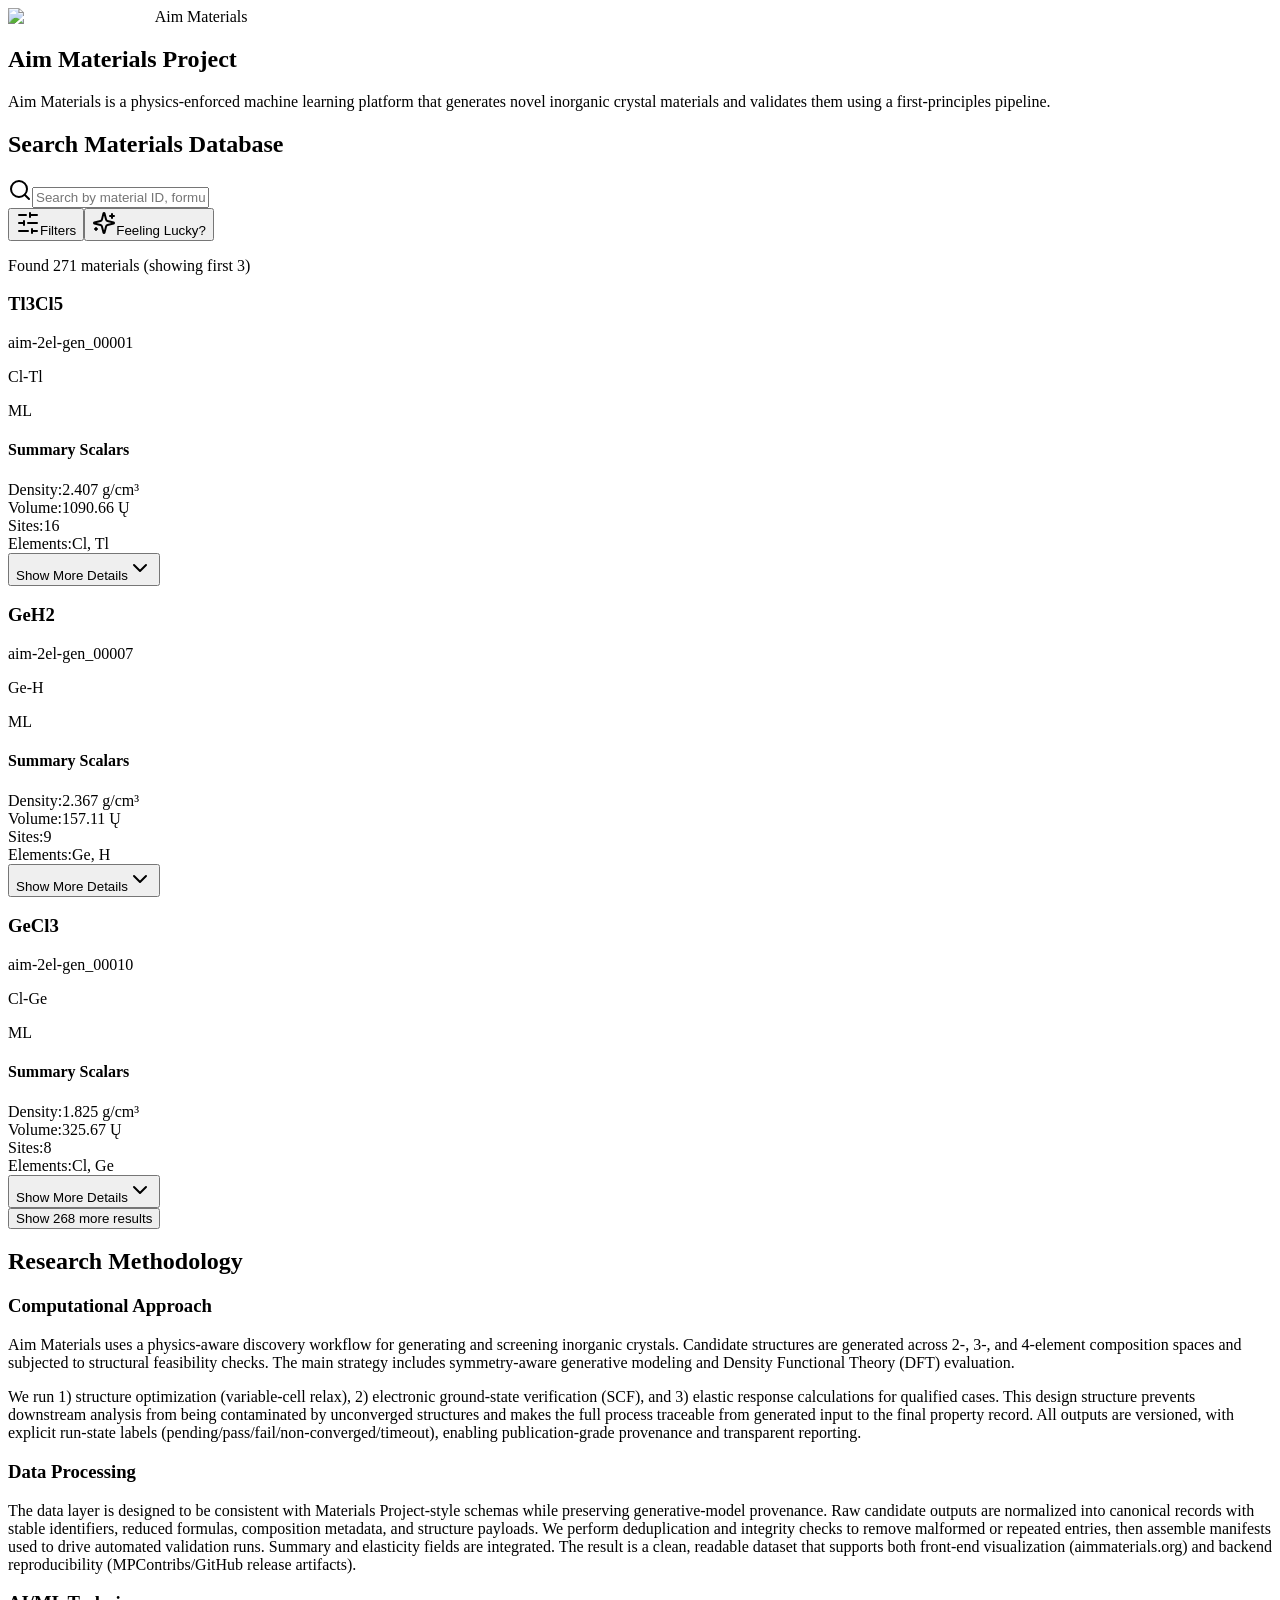
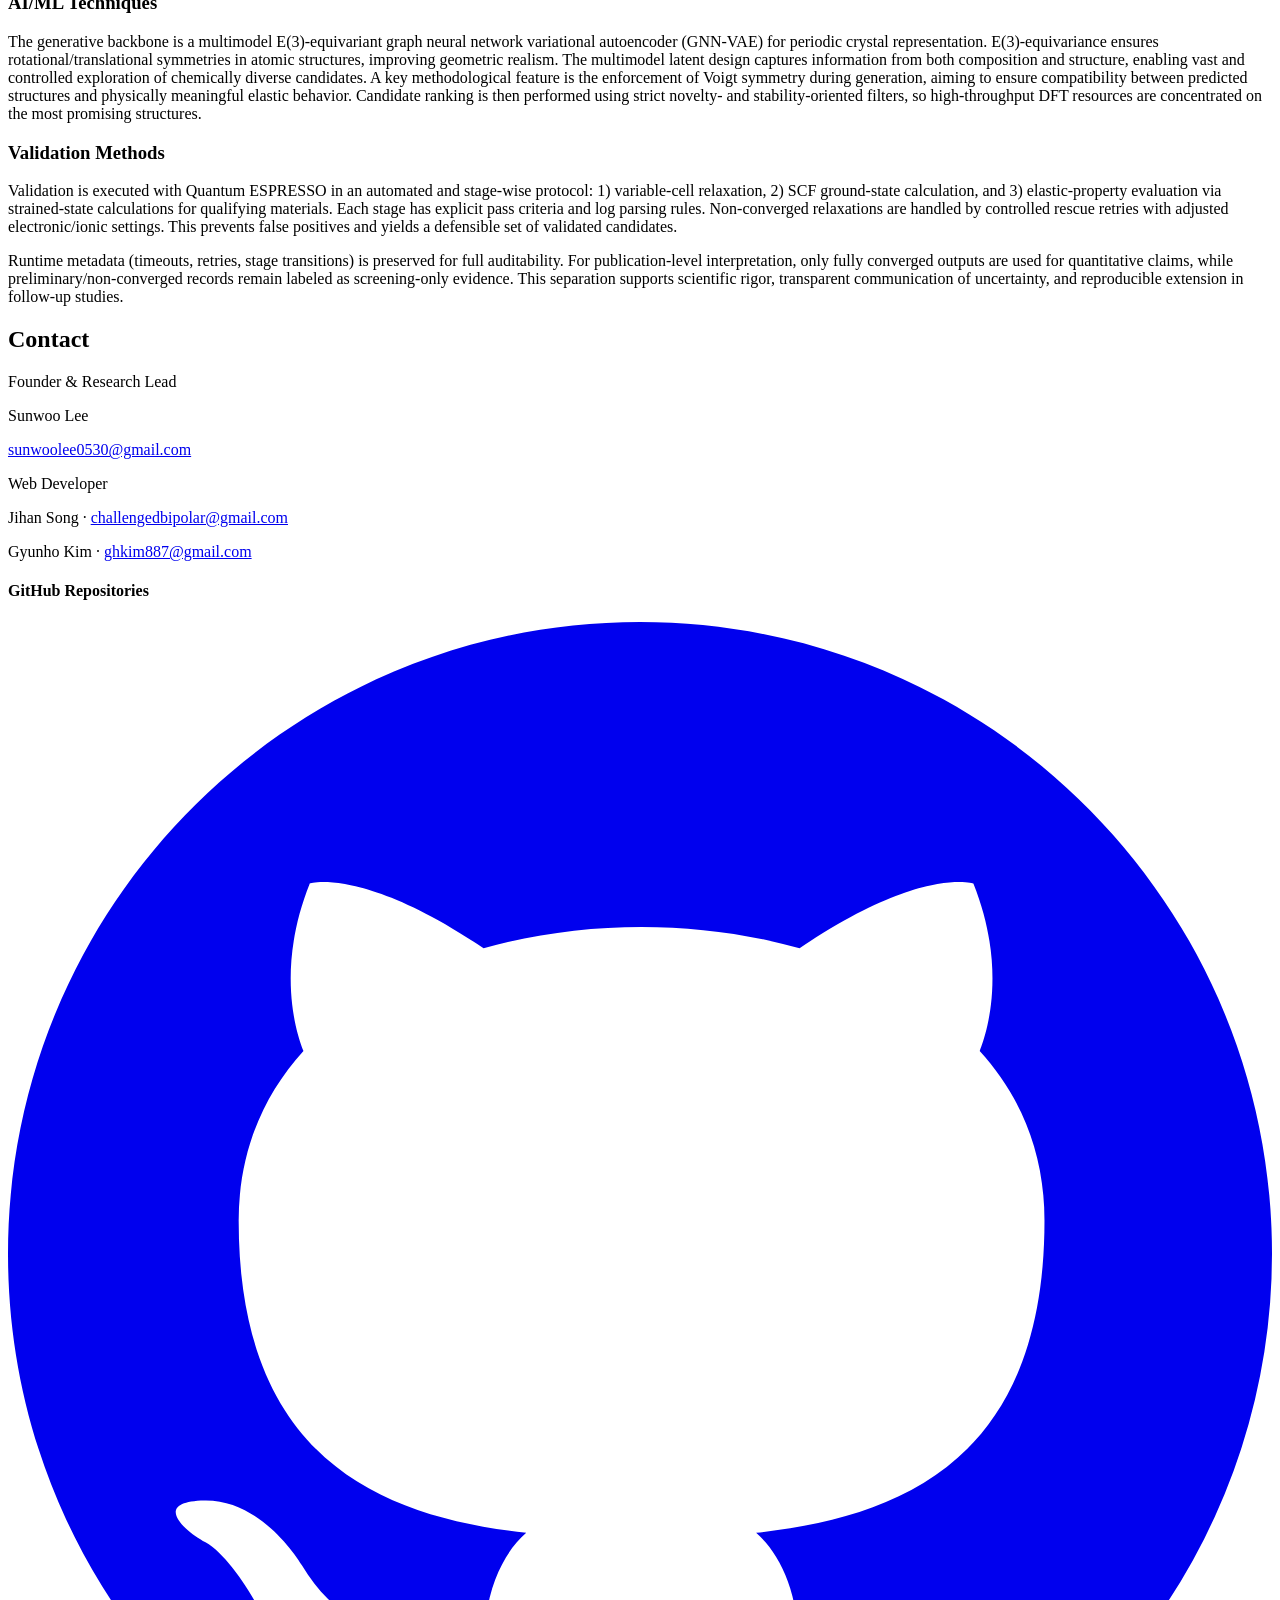
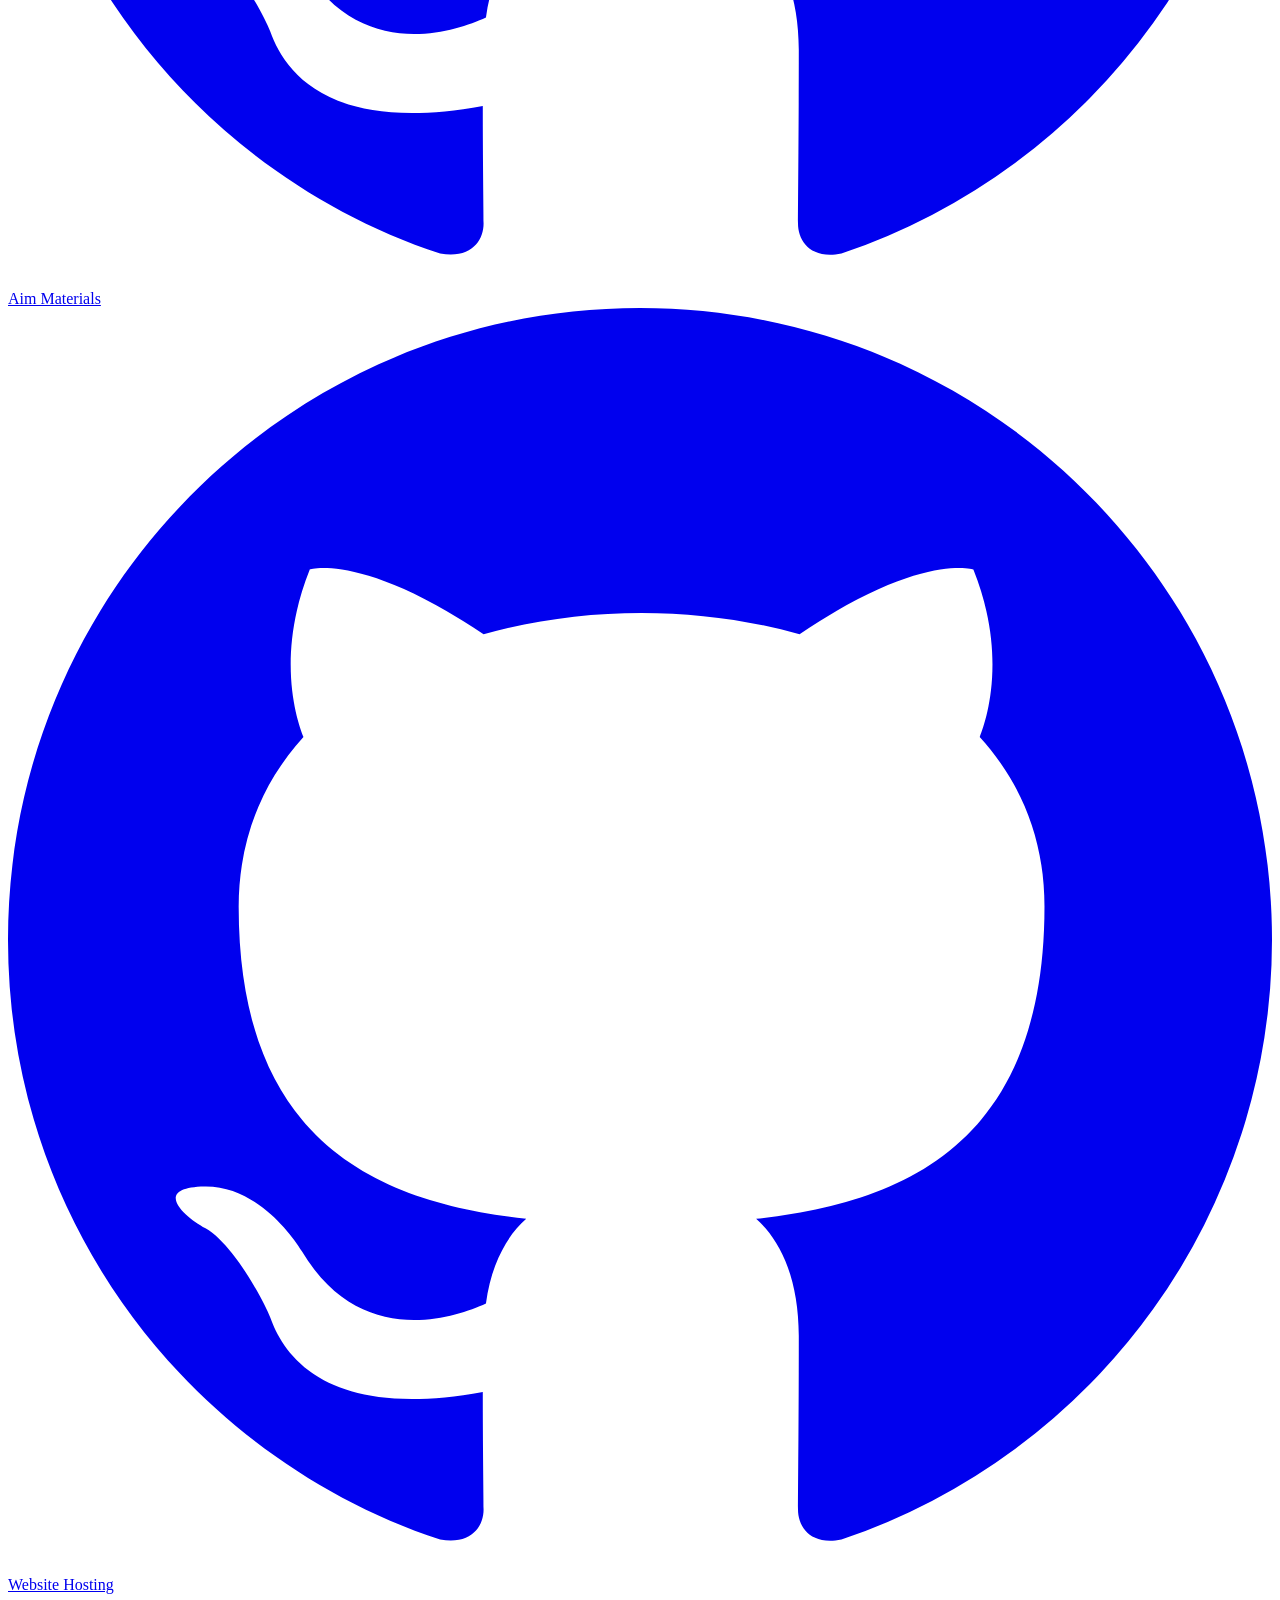
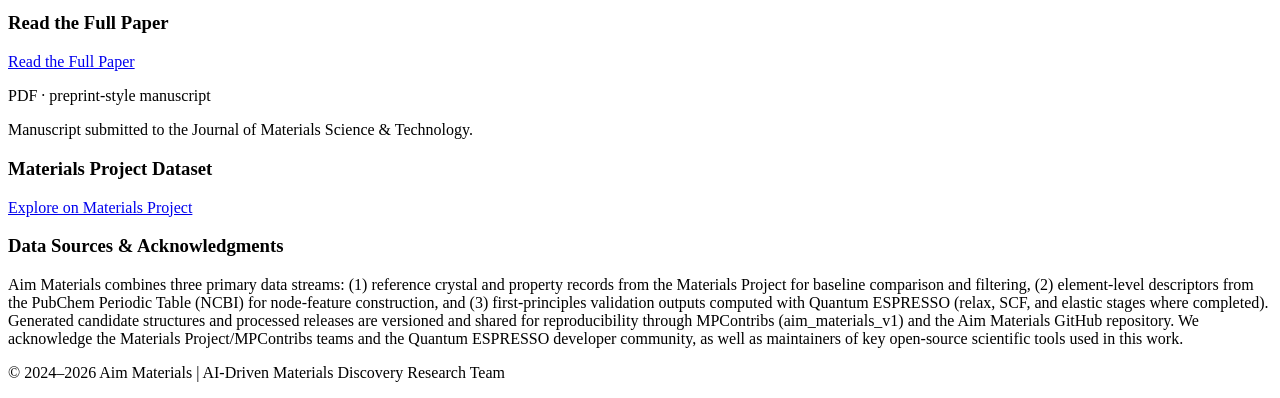
==== commit 2a4005d2: "Update static export for latest website refinements" ====
--- a/out/index.html
+++ b/out/index.html
@@ -1 +1 @@
-<!DOCTYPE html><html lang="en"><head><meta charSet="utf-8"/><meta name="viewport" content="width=device-width, initial-scale=1"/><link rel="stylesheet" href="/_next/static/css/4baf5293d708dc4b.css" data-precedence="next"/><link rel="preload" as="script" fetchPriority="low" href="/_next/static/chunks/webpack-6beb148f1fbad0f9.js"/><script src="/_next/static/chunks/1acdb12c-504050dc66a8fe2a.js" async=""></script><script src="/_next/static/chunks/575-a73c9665a1b3800b.js" async=""></script><script src="/_next/static/chunks/main-app-61372402d1db3623.js" async=""></script><script src="/_next/static/chunks/app/layout-6c79a06917a7016b.js" async=""></script><script src="/_next/static/chunks/973-12b42f0436a0d035.js" async=""></script><script src="/_next/static/chunks/app/page-f4f799ca8e8a9863.js" async=""></script><title>Aim Materials</title><meta name="description" content="A physics-enforced machine learning platform that generates novel inorganic crystal materials and validates them using a first-principles pipeline."/><link rel="icon" href="/my-project-page-1 (1).png"/><script src="/_next/static/chunks/polyfills-42372ed130431b0a.js" noModule=""></script></head><body class="font-sans antialiased"><!--$--><main class="min-h-screen bg-gray-900"><header class="px-6 py-3"><div class="flex items-center gap-3"><img alt="Aim Materials Logo" loading="lazy" width="36" height="36" decoding="async" data-nimg="1" class="rounded" style="color:transparent" src="/my-project-page-1 (1).png"/><span class="text-white font-semibold text-lg tracking-wide">Aim Materials</span></div></header><section class="py-16 md:py-24 text-center"><div class="max-w-4xl mx-auto px-4"><h1 class="text-4xl md:text-5xl font-bold text-white">Aim Materials Project</h1><p class="text-xl text-gray-300 mt-4">Aim Materials is a physics-enforced machine learning platform that generates novel inorganic crystal materials and validates them using a first-principles pipeline.</p><div class="mt-12"><div class="w-full bg-gray-800 py-8 rounded-lg text-left"><div class="max-w-7xl mx-auto px-4"><h2 class="text-3xl font-bold text-white text-center mb-6">Search Materials Database</h2><div class="bg-gray-700 rounded-lg border-2 border-gray-600 p-6 mb-4"><div class="flex gap-4"><div class="flex-1 relative"><svg xmlns="http://www.w3.org/2000/svg" width="24" height="24" viewBox="0 0 24 24" fill="none" stroke="currentColor" stroke-width="2" stroke-linecap="round" stroke-linejoin="round" class="lucide lucide-search absolute left-3 top-1/2 transform -translate-y-1/2 text-gray-400 h-5 w-5"><circle cx="11" cy="11" r="8"></circle><path d="m21 21-4.3-4.3"></path></svg><input type="text" data-slot="input" class="file:text-foreground selection:bg-primary selection:text-primary-foreground dark:bg-input/30 h-9 w-full min-w-0 rounded-md px-3 py-1 text-base shadow-xs transition-[color,box-shadow] outline-none file:inline-flex file:h-7 file:border-0 file:bg-transparent file:text-sm file:font-medium disabled:pointer-events-none disabled:cursor-not-allowed disabled:opacity-50 md:text-sm focus-visible:border-ring focus-visible:ring-ring/50 focus-visible:ring-[3px] aria-invalid:ring-destructive/20 dark:aria-invalid:ring-destructive/40 aria-invalid:border-destructive pl-10 bg-gray-600 border-2 border-gray-500 text-white placeholder:text-gray-400 focus:border-blue-500" placeholder="Search by material ID, formula, element, or chemical system..." value=""/></div><button data-slot="button" class="inline-flex items-center justify-center gap-2 whitespace-nowrap rounded-md text-sm font-medium transition-all disabled:pointer-events-none disabled:opacity-50 [&amp;_svg]:pointer-events-none [&amp;_svg:not([class*=&#x27;size-&#x27;])]:size-4 shrink-0 [&amp;_svg]:shrink-0 outline-none focus-visible:border-ring focus-visible:ring-ring/50 focus-visible:ring-[3px] aria-invalid:ring-destructive/20 dark:aria-invalid:ring-destructive/40 aria-invalid:border-destructive bg-background shadow-xs dark:bg-input/30 dark:border-input dark:hover:bg-input/50 h-9 px-4 py-2 has-[&gt;svg]:px-3 border-2 border-blue-500 text-blue-400 hover:bg-blue-500 hover:text-white"><svg xmlns="http://www.w3.org/2000/svg" width="24" height="24" viewBox="0 0 24 24" fill="none" stroke="currentColor" stroke-width="2" stroke-linecap="round" stroke-linejoin="round" class="lucide lucide-sliders-horizontal h-4 w-4 mr-2"><line x1="21" x2="14" y1="4" y2="4"></line><line x1="10" x2="3" y1="4" y2="4"></line><line x1="21" x2="12" y1="12" y2="12"></line><line x1="8" x2="3" y1="12" y2="12"></line><line x1="21" x2="16" y1="20" y2="20"></line><line x1="12" x2="3" y1="20" y2="20"></line><line x1="14" x2="14" y1="2" y2="6"></line><line x1="8" x2="8" y1="10" y2="14"></line><line x1="16" x2="16" y1="18" y2="22"></line></svg>Filters</button><button data-slot="button" class="inline-flex items-center justify-center gap-2 whitespace-nowrap rounded-md text-sm font-medium transition-all disabled:pointer-events-none disabled:opacity-50 [&amp;_svg]:pointer-events-none [&amp;_svg:not([class*=&#x27;size-&#x27;])]:size-4 shrink-0 [&amp;_svg]:shrink-0 outline-none focus-visible:border-ring focus-visible:ring-ring/50 focus-visible:ring-[3px] aria-invalid:ring-destructive/20 dark:aria-invalid:ring-destructive/40 aria-invalid:border-destructive h-9 px-4 py-2 has-[&gt;svg]:px-3 bg-blue-600 text-white hover:bg-blue-700 border-2 border-blue-500"><svg xmlns="http://www.w3.org/2000/svg" width="24" height="24" viewBox="0 0 24 24" fill="none" stroke="currentColor" stroke-width="2" stroke-linecap="round" stroke-linejoin="round" class="lucide lucide-sparkles h-4 w-4 mr-2"><path d="M9.937 15.5A2 2 0 0 0 8.5 14.063l-6.135-1.582a.5.5 0 0 1 0-.962L8.5 9.936A2 2 0 0 0 9.937 8.5l1.582-6.135a.5.5 0 0 1 .963 0L14.063 8.5A2 2 0 0 0 15.5 9.937l6.135 1.581a.5.5 0 0 1 0 .964L15.5 14.063a2 2 0 0 0-1.437 1.437l-1.582 6.135a.5.5 0 0 1-.963 0z"></path><path d="M20 3v4"></path><path d="M22 5h-4"></path><path d="M4 17v2"></path><path d="M5 18H3"></path></svg>Feeling Lucky?</button></div></div><div class="text-white text-center mb-4"><p class="text-lg">Found <span class="font-bold">271</span> materials<!-- --> (showing first 3)</p></div><div class="flex gap-4 items-start"><div class="flex-1 min-w-0"><div class="max-h-[420px] overflow-y-auto pr-2 custom-scrollbar"><div class="grid gap-6 grid-cols-1 md:grid-cols-2 lg:grid-cols-3"><div class="bg-gray-700 border-2 border-gray-600 rounded-lg p-6 hover:shadow-lg hover:border-blue-500 transition-all"><div class="flex justify-between items-start mb-4"><div><h3 class="text-xl font-bold text-white mb-1">Tl3Cl5</h3><p class="text-sm text-gray-400">aim-2el-gen_00001</p><p class="text-xs text-gray-500 mt-0.5">Cl-Tl</p></div><div class="flex gap-1"><span class="bg-purple-700 text-white text-xs px-2 py-1 rounded">ML</span></div></div><div class="space-y-3 text-sm"><div class="space-y-1"><h4 class="text-xs font-semibold text-blue-400 uppercase tracking-wider mb-2">Summary Scalars</h4><div class="flex justify-between"><span class="text-gray-400">Density:</span><span class="font-medium text-gray-200">2.407<!-- --> g/cm³</span></div><div class="flex justify-between"><span class="text-gray-400">Volume:</span><span class="font-medium text-gray-200">1090.66<!-- --> Ų</span></div><div class="flex justify-between"><span class="text-gray-400">Sites:</span><span class="font-medium text-gray-200">16</span></div><div class="flex justify-between"><span class="text-gray-400">Elements:</span><span class="font-medium text-gray-200">Cl, Tl</span></div></div></div><button class="mt-4 w-full flex items-center justify-center gap-2 text-blue-400 hover:text-blue-300 text-sm font-medium py-2 border-t border-gray-600 transition-colors"><span>Show More Details</span><svg xmlns="http://www.w3.org/2000/svg" width="24" height="24" viewBox="0 0 24 24" fill="none" stroke="currentColor" stroke-width="2" stroke-linecap="round" stroke-linejoin="round" class="lucide lucide-chevron-down h-4 w-4"><path d="m6 9 6 6 6-6"></path></svg></button></div><div class="bg-gray-700 border-2 border-gray-600 rounded-lg p-6 hover:shadow-lg hover:border-blue-500 transition-all"><div class="flex justify-between items-start mb-4"><div><h3 class="text-xl font-bold text-white mb-1">GeH2</h3><p class="text-sm text-gray-400">aim-2el-gen_00007</p><p class="text-xs text-gray-500 mt-0.5">Ge-H</p></div><div class="flex gap-1"><span class="bg-purple-700 text-white text-xs px-2 py-1 rounded">ML</span></div></div><div class="space-y-3 text-sm"><div class="space-y-1"><h4 class="text-xs font-semibold text-blue-400 uppercase tracking-wider mb-2">Summary Scalars</h4><div class="flex justify-between"><span class="text-gray-400">Density:</span><span class="font-medium text-gray-200">2.367<!-- --> g/cm³</span></div><div class="flex justify-between"><span class="text-gray-400">Volume:</span><span class="font-medium text-gray-200">157.11<!-- --> Ų</span></div><div class="flex justify-between"><span class="text-gray-400">Sites:</span><span class="font-medium text-gray-200">9</span></div><div class="flex justify-between"><span class="text-gray-400">Elements:</span><span class="font-medium text-gray-200">Ge, H</span></div></div></div><button class="mt-4 w-full flex items-center justify-center gap-2 text-blue-400 hover:text-blue-300 text-sm font-medium py-2 border-t border-gray-600 transition-colors"><span>Show More Details</span><svg xmlns="http://www.w3.org/2000/svg" width="24" height="24" viewBox="0 0 24 24" fill="none" stroke="currentColor" stroke-width="2" stroke-linecap="round" stroke-linejoin="round" class="lucide lucide-chevron-down h-4 w-4"><path d="m6 9 6 6 6-6"></path></svg></button></div><div class="bg-gray-700 border-2 border-gray-600 rounded-lg p-6 hover:shadow-lg hover:border-blue-500 transition-all"><div class="flex justify-between items-start mb-4"><div><h3 class="text-xl font-bold text-white mb-1">GeCl3</h3><p class="text-sm text-gray-400">aim-2el-gen_00010</p><p class="text-xs text-gray-500 mt-0.5">Cl-Ge</p></div><div class="flex gap-1"><span class="bg-purple-700 text-white text-xs px-2 py-1 rounded">ML</span></div></div><div class="space-y-3 text-sm"><div class="space-y-1"><h4 class="text-xs font-semibold text-blue-400 uppercase tracking-wider mb-2">Summary Scalars</h4><div class="flex justify-between"><span class="text-gray-400">Density:</span><span class="font-medium text-gray-200">1.825<!-- --> g/cm³</span></div><div class="flex justify-between"><span class="text-gray-400">Volume:</span><span class="font-medium text-gray-200">325.67<!-- --> Ų</span></div><div class="flex justify-between"><span class="text-gray-400">Sites:</span><span class="font-medium text-gray-200">8</span></div><div class="flex justify-between"><span class="text-gray-400">Elements:</span><span class="font-medium text-gray-200">Cl, Ge</span></div></div></div><button class="mt-4 w-full flex items-center justify-center gap-2 text-blue-400 hover:text-blue-300 text-sm font-medium py-2 border-t border-gray-600 transition-colors"><span>Show More Details</span><svg xmlns="http://www.w3.org/2000/svg" width="24" height="24" viewBox="0 0 24 24" fill="none" stroke="currentColor" stroke-width="2" stroke-linecap="round" stroke-linejoin="round" class="lucide lucide-chevron-down h-4 w-4"><path d="m6 9 6 6 6-6"></path></svg></button></div></div></div><div class="text-center mt-6"><button class="px-6 py-2 border border-gray-500 text-gray-300 hover:border-blue-500 hover:text-blue-400 rounded-lg text-sm font-medium transition-colors">Show 268 more results</button></div></div></div></div></div></div></div></section><section class="py-12 px-4 bg-gray-900 border-t border-gray-700"><div class="max-w-3xl mx-auto"><h2 class="text-3xl font-bold text-white mb-8">Research Methodology</h2><div class="prose prose-slate max-w-none space-y-6"><div class="border-l-4 border-gray-500 pl-6"><h3 class="text-xl font-semibold text-white mb-3">Computational Approach</h3><p class="text-gray-300 leading-relaxed">Aim Materials uses a physics-aware discovery workflow for generating and screening inorganic crystals. Candidate structures are generated across 2-, 3-, and 4-element composition spaces and subjected to structural feasibility checks. The main strategy includes symmetry-aware generative modeling and Density Functional Theory (DFT) evaluation.</p><p class="text-gray-300 leading-relaxed mt-3">We run 1) structure optimization (variable-cell relax), 2) electronic ground-state verification (SCF), and 3) elastic response calculations for qualified cases. This design structure prevents downstream analysis from being contaminated by unconverged structures and makes the full process traceable from generated input to the final property record. All outputs are versioned, with explicit run-state labels (pending/pass/fail/non-converged/timeout), enabling publication-grade provenance and transparent reporting.</p></div><div class="border-l-4 border-gray-500 pl-6"><h3 class="text-xl font-semibold text-white mb-3">Data Processing</h3><p class="text-gray-300 leading-relaxed">The data layer is designed to be consistent with Materials Project-style schemas while preserving generative-model provenance. Raw candidate outputs are normalized into canonical records with stable identifiers, reduced formulas, composition metadata, and structure payloads. We perform deduplication and integrity checks to remove malformed or repeated entries, then assemble manifests used to drive automated validation runs. Summary and elasticity fields are integrated. The result is a clean, readable dataset that supports both front-end visualization (aimmaterials.org) and backend reproducibility (MPContribs/GitHub release artifacts).</p></div><div class="border-l-4 border-gray-500 pl-6"><h3 class="text-xl font-semibold text-white mb-3">AI/ML Techniques</h3><p class="text-gray-300 leading-relaxed">The generative backbone is a multimodel E(3)-equivariant graph neural network variational autoencoder (GNN-VAE) for periodic crystal representation. E(3)-equivariance ensures rotational/translational symmetries in atomic structures, improving geometric realism. The multimodel latent design captures information from both composition and structure, enabling vast and controlled exploration of chemically diverse candidates. A key methodological feature is the enforcement of Voigt symmetry during generation, aiming to ensure compatibility between predicted structures and physically meaningful elastic behavior. Candidate ranking is then performed using strict novelty- and stability-oriented filters, so high-throughput DFT resources are concentrated on the most promising structures.</p></div><div class="border-l-4 border-gray-500 pl-6"><h3 class="text-xl font-semibold text-white mb-3">Validation Methods</h3><p class="text-gray-300 leading-relaxed">Validation is executed with Quantum ESPRESSO in an automated and stage-wise protocol: 1) variable-cell relaxation, 2) SCF ground-state calculation, and 3) elastic-property evaluation via strained-state calculations for qualifying materials. Each stage has explicit pass criteria and log parsing rules. Non-converged relaxations are handled by controlled rescue retries with adjusted electronic/ionic settings. This prevents false positives and yields a defensible set of validated candidates.</p><p class="text-gray-300 leading-relaxed mt-3">Runtime metadata (timeouts, retries, stage transitions) is preserved for full auditability. For publication-level interpretation, only fully converged outputs are used for quantitative claims, while preliminary/non-converged records remain labeled as screening-only evidence. This separation supports scientific rigor, transparent communication of uncertainty, and reproducible extension in follow-up studies.</p></div></div></div></section><footer class="bg-gray-900 text-white py-12 px-4 border-t border-gray-700"><div class="max-w-3xl mx-auto"><div class="text-center space-y-10"><div class="flex flex-col md:flex-row justify-center items-start gap-16 text-left"><div class="space-y-6 flex-1"><h2 class="text-3xl md:text-4xl font-bold text-white">Contact</h2><div class="text-lg text-gray-300 space-y-3"><div><p class="text-sm text-gray-400 uppercase tracking-wider mb-2 font-semibold">Founder &amp; Research Lead</p><p>Sunwoo Lee</p><a href="mailto:sunwoolee0530@gmail.com" class="text-white hover:text-gray-300 transition-colors inline-block underline">sunwoolee0530@gmail.com</a></div><div class="text-sm text-gray-500 space-y-1 mt-6"><p class="text-xs text-gray-600 uppercase tracking-wider mb-1">Web Developer</p><p>Jihan Song · <a href="mailto:challengedbipolar@gmail.com" class="hover:text-gray-400 transition-colors">challengedbipolar@gmail.com</a></p><p>Gyunho Kim · <a href="mailto:ghkim887@gmail.com" class="hover:text-gray-400 transition-colors">ghkim887@gmail.com</a></p></div></div></div><div class="space-y-6 flex-1"><h3 class="text-3xl md:text-4xl font-bold text-white">Read the Full Paper</h3><a href="#" target="_blank" rel="noopener noreferrer" class="inline-block px-8 py-4 bg-gray-200 hover:bg-gray-300 text-gray-900 font-medium rounded-lg transition-colors text-lg">Read the Full Paper</a><p class="text-sm text-gray-400">Manuscript in preparation for submission to Computational Materials Science</p><h3 class="text-3xl md:text-4xl font-bold text-white pt-4">MPContribs</h3><a href="https://next-gen.materialsproject.org/contribs/projects/aim_materials_v1" target="_blank" rel="noopener noreferrer" class="inline-block px-8 py-4 bg-gray-200 hover:bg-gray-300 text-gray-900 font-medium rounded-lg transition-colors text-lg">MPContribs Explorer</a><a href="https://github.com/snoo53/Aim-Materials" target="_blank" rel="noopener noreferrer" class="inline-flex items-center gap-2 px-8 py-4 bg-gray-200 hover:bg-gray-300 text-gray-900 font-medium rounded-lg transition-colors text-lg"><svg class="h-5 w-5" viewBox="0 0 24 24" fill="currentColor" aria-hidden="true"><path d="M12 0C5.37 0 0 5.37 0 12c0 5.31 3.435 9.795 8.205 11.385.6.105.825-.255.825-.57 0-.285-.015-1.23-.015-2.235-3.015.555-3.795-.735-4.035-1.41-.135-.345-.72-1.41-1.23-1.695-.42-.225-1.02-.78-.015-.795.945-.015 1.62.87 1.845 1.23 1.08 1.815 2.805 1.305 3.495.99.105-.78.42-1.305.765-1.605-2.67-.3-5.46-1.335-5.46-5.925 0-1.305.465-2.385 1.23-3.225-.12-.3-.54-1.53.12-3.18 0 0 1.005-.315 3.3 1.23.96-.27 1.98-.405 3-.405s2.04.135 3 .405c2.295-1.56 3.3-1.23 3.3-1.23.66 1.65.24 2.88.12 3.18.765.84 1.23 1.905 1.23 3.225 0 4.605-2.805 5.625-5.475 5.925.435.375.81 1.095.81 2.22 0 1.605-.015 2.895-.015 3.3 0 .315.225.69.825.57A12.02 12.02 0 0 0 24 12c0-6.63-5.37-12-12-12z"></path></svg>Github</a></div></div><div class="space-y-4 pt-6 border-t border-gray-700"><h3 class="text-xl font-semibold text-white">Data Sources &amp; Acknowledgments</h3><div class="text-gray-300 space-y-3 text-sm text-left"><p>Aim Materials combines three primary data streams: (1) reference crystal and property records from the Materials Project for baseline comparison and filtering, (2) element-level descriptors from the PubChem Periodic Table (NCBI) for node-feature construction, and (3) first-principles validation outputs computed with Quantum ESPRESSO (relax, SCF, and elastic stages where completed). Generated candidate structures and processed releases are versioned and shared for reproducibility through MPContribs (aim_materials_v1) and the Aim Materials GitHub repository. We acknowledge the Materials Project/MPContribs teams and the Quantum ESPRESSO developer community, as well as maintainers of key open-source scientific tools used in this work.</p></div></div><div class="text-sm text-gray-500 pt-8"><p>© 2024–2026 Aim Materials | AI-Driven Materials Discovery Research Team</p></div></div></div></footer></main><!--/$--><!--$!--><template data-dgst="BAILOUT_TO_CLIENT_SIDE_RENDERING"></template><!--/$--><script src="/_next/static/chunks/webpack-6beb148f1fbad0f9.js" async=""></script><script>(self.__next_f=self.__next_f||[]).push([0])</script><script>self.__next_f.push([1,"1:\"$Sreact.fragment\"\n2:I[6012,[],\"\"]\n3:I[3690,[],\"\"]\n4:I[3097,[\"177\",\"static/chunks/app/layout-6c79a06917a7016b.js\"],\"Analytics\"]\n5:I[6434,[\"973\",\"static/chunks/973-12b42f0436a0d035.js\",\"974\",\"static/chunks/app/page-f4f799ca8e8a9863.js\"],\"Image\"]\n6:I[8108,[\"973\",\"static/chunks/973-12b42f0436a0d035.js\",\"974\",\"static/chunks/app/page-f4f799ca8e8a9863.js\"],\"default\"]\n7:I[6236,[],\"OutletBoundary\"]\na:I[6236,[],\"ViewportBoundary\"]\nc:I[6236,[],\"MetadataBoundary\"]\ne:I[2691,[],\"\"]\n:HL[\"/_next/static/css/4baf5293d708dc4b.css\",\"style\"]\n"])</script><script>self.__next_f.push([1,"0:{\"P\":null,\"b\":\"9edtJxgZVZ6e7r6-Ly32u\",\"p\":\"\",\"c\":[\"\",\"\"],\"i\":false,\"f\":[[[\"\",{\"children\":[\"__PAGE__\",{}]},\"$undefined\",\"$undefined\",true],[\"\",[\"$\",\"$1\",\"c\",{\"children\":[[[\"$\",\"link\",\"0\",{\"rel\":\"stylesheet\",\"href\":\"/_next/static/css/4baf5293d708dc4b.css\",\"precedence\":\"next\",\"crossOrigin\":\"$undefined\",\"nonce\":\"$undefined\"}]],[\"$\",\"html\",null,{\"lang\":\"en\",\"children\":[\"$\",\"body\",null,{\"className\":\"font-sans antialiased\",\"children\":[[\"$\",\"$L2\",null,{\"parallelRouterKey\":\"children\",\"error\":\"$undefined\",\"errorStyles\":\"$undefined\",\"errorScripts\":\"$undefined\",\"template\":[\"$\",\"$L3\",null,{}],\"templateStyles\":\"$undefined\",\"templateScripts\":\"$undefined\",\"notFound\":[[[\"$\",\"title\",null,{\"children\":\"404: This page could not be found.\"}],[\"$\",\"div\",null,{\"style\":{\"fontFamily\":\"system-ui,\\\"Segoe UI\\\",Roboto,Helvetica,Arial,sans-serif,\\\"Apple Color Emoji\\\",\\\"Segoe UI Emoji\\\"\",\"height\":\"100vh\",\"textAlign\":\"center\",\"display\":\"flex\",\"flexDirection\":\"column\",\"alignItems\":\"center\",\"justifyContent\":\"center\"},\"children\":[\"$\",\"div\",null,{\"children\":[[\"$\",\"style\",null,{\"dangerouslySetInnerHTML\":{\"__html\":\"body{color:#000;background:#fff;margin:0}.next-error-h1{border-right:1px solid rgba(0,0,0,.3)}@media (prefers-color-scheme:dark){body{color:#fff;background:#000}.next-error-h1{border-right:1px solid rgba(255,255,255,.3)}}\"}}],[\"$\",\"h1\",null,{\"className\":\"next-error-h1\",\"style\":{\"display\":\"inline-block\",\"margin\":\"0 20px 0 0\",\"padding\":\"0 23px 0 0\",\"fontSize\":24,\"fontWeight\":500,\"verticalAlign\":\"top\",\"lineHeight\":\"49px\"},\"children\":404}],[\"$\",\"div\",null,{\"style\":{\"display\":\"inline-block\"},\"children\":[\"$\",\"h2\",null,{\"style\":{\"fontSize\":14,\"fontWeight\":400,\"lineHeight\":\"49px\",\"margin\":0},\"children\":\"This page could not be found.\"}]}]]}]}]],[]],\"forbidden\":\"$undefined\",\"unauthorized\":\"$undefined\"}],[\"$\",\"$L4\",null,{}]]}]}]]}],{\"children\":[\"__PAGE__\",[\"$\",\"$1\",\"c\",{\"children\":[[\"$\",\"main\",null,{\"className\":\"min-h-screen bg-gray-900\",\"children\":[[\"$\",\"header\",null,{\"className\":\"px-6 py-3\",\"children\":[\"$\",\"div\",null,{\"className\":\"flex items-center gap-3\",\"children\":[[\"$\",\"$L5\",null,{\"src\":\"/my-project-page-1 (1).png\",\"alt\":\"Aim Materials Logo\",\"width\":36,\"height\":36,\"className\":\"rounded\"}],[\"$\",\"span\",null,{\"className\":\"text-white font-semibold text-lg tracking-wide\",\"children\":\"Aim Materials\"}]]}]}],[\"$\",\"section\",null,{\"className\":\"py-16 md:py-24 text-center\",\"children\":[\"$\",\"div\",null,{\"className\":\"max-w-4xl mx-auto px-4\",\"children\":[[\"$\",\"h1\",null,{\"className\":\"text-4xl md:text-5xl font-bold text-white\",\"children\":\"Aim Materials Project\"}],[\"$\",\"p\",null,{\"className\":\"text-xl text-gray-300 mt-4\",\"children\":\"Aim Materials is a physics-enforced machine learning platform that generates novel inorganic crystal materials and validates them using a first-principles pipeline.\"}],[\"$\",\"div\",null,{\"className\":\"mt-12\",\"children\":[\"$\",\"$L6\",null,{}]}]]}]}],[\"$\",\"section\",null,{\"className\":\"py-12 px-4 bg-gray-900 border-t border-gray-700\",\"children\":[\"$\",\"div\",null,{\"className\":\"max-w-3xl mx-auto\",\"children\":[[\"$\",\"h2\",null,{\"className\":\"text-3xl font-bold text-white mb-8\",\"children\":\"Research Methodology\"}],[\"$\",\"div\",null,{\"className\":\"prose prose-slate max-w-none space-y-6\",\"children\":[[\"$\",\"div\",null,{\"className\":\"border-l-4 border-gray-500 pl-6\",\"children\":[[\"$\",\"h3\",null,{\"className\":\"text-xl font-semibold text-white mb-3\",\"children\":\"Computational Approach\"}],[\"$\",\"p\",null,{\"className\":\"text-gray-300 leading-relaxed\",\"children\":\"Aim Materials uses a physics-aware discovery workflow for generating and screening inorganic crystals. Candidate structures are generated across 2-, 3-, and 4-element composition spaces and subjected to structural feasibility checks. The main strategy includes symmetry-aware generative modeling and Density Functional Theory (DFT) evaluation.\"}],[\"$\",\"p\",null,{\"className\":\"text-gray-300 leading-relaxed mt-3\",\"children\":\"We run 1) structure optimization (variable-cell relax), 2) electronic ground-state verification (SCF), and 3) elastic response calculations for qualified cases. This design structure prevents downstream analysis from being contaminated by unconverged structures and makes the full process traceable from generated input to the final property record. All outputs are versioned, with explicit run-state labels (pending/pass/fail/non-converged/timeout), enabling publication-grade provenance and transparent reporting.\"}]]}],[\"$\",\"div\",null,{\"className\":\"border-l-4 border-gray-500 pl-6\",\"children\":[[\"$\",\"h3\",null,{\"className\":\"text-xl font-semibold text-white mb-3\",\"children\":\"Data Processing\"}],[\"$\",\"p\",null,{\"className\":\"text-gray-300 leading-relaxed\",\"children\":\"The data layer is designed to be consistent with Materials Project-style schemas while preserving generative-model provenance. Raw candidate outputs are normalized into canonical records with stable identifiers, reduced formulas, composition metadata, and structure payloads. We perform deduplication and integrity checks to remove malformed or repeated entries, then assemble manifests used to drive automated validation runs. Summary and elasticity fields are integrated. The result is a clean, readable dataset that supports both front-end visualization (aimmaterials.org) and backend reproducibility (MPContribs/GitHub release artifacts).\"}]]}],[\"$\",\"div\",null,{\"className\":\"border-l-4 border-gray-500 pl-6\",\"children\":[[\"$\",\"h3\",null,{\"className\":\"text-xl font-semibold text-white mb-3\",\"children\":\"AI/ML Techniques\"}],[\"$\",\"p\",null,{\"className\":\"text-gray-300 leading-relaxed\",\"children\":\"The generative backbone is a multimodel E(3)-equivariant graph neural network variational autoencoder (GNN-VAE) for periodic crystal representation. E(3)-equivariance ensures rotational/translational symmetries in atomic structures, improving geometric realism. The multimodel latent design captures information from both composition and structure, enabling vast and controlled exploration of chemically diverse candidates. A key methodological feature is the enforcement of Voigt symmetry during generation, aiming to ensure compatibility between predicted structures and physically meaningful elastic behavior. Candidate ranking is then performed using strict novelty- and stability-oriented filters, so high-throughput DFT resources are concentrated on the most promising structures.\"}]]}],[\"$\",\"div\",null,{\"className\":\"border-l-4 border-gray-500 pl-6\",\"children\":[[\"$\",\"h3\",null,{\"className\":\"text-xl font-semibold text-white mb-3\",\"children\":\"Validation Methods\"}],[\"$\",\"p\",null,{\"className\":\"text-gray-300 leading-relaxed\",\"children\":\"Validation is executed with Quantum ESPRESSO in an automated and stage-wise protocol: 1) variable-cell relaxation, 2) SCF ground-state calculation, and 3) elastic-property evaluation via strained-state calculations for qualifying materials. Each stage has explicit pass criteria and log parsing rules. Non-converged relaxations are handled by controlled rescue retries with adjusted electronic/ionic settings. This prevents false positives and yields a defensible set of validated candidates.\"}],[\"$\",\"p\",null,{\"className\":\"text-gray-300 leading-relaxed mt-3\",\"children\":\"Runtime metadata (timeouts, retries, stage transitions) is preserved for full auditability. For publication-level interpretation, only fully converged outputs are used for quantitative claims, while preliminary/non-converged records remain labeled as screening-only evidence. This separation supports scientific rigor, transparent communication of uncertainty, and reproducible extension in follow-up studies.\"}]]}]]}]]}]}],[\"$\",\"footer\",null,{\"className\":\"bg-gray-900 text-white py-12 px-4 border-t border-gray-700\",\"children\":[\"$\",\"div\",null,{\"className\":\"max-w-3xl mx-auto\",\"children\":[\"$\",\"div\",null,{\"className\":\"text-center space-y-10\",\"children\":[[\"$\",\"div\",null,{\"className\":\"flex flex-col md:flex-row justify-center items-start gap-16 text-left\",\"children\":[[\"$\",\"div\",null,{\"className\":\"space-y-6 flex-1\",\"children\":[[\"$\",\"h2\",null,{\"className\":\"text-3xl md:text-4xl font-bold text-white\",\"children\":\"Contact\"}],[\"$\",\"div\",null,{\"className\":\"text-lg text-gray-300 space-y-3\",\"children\":[[\"$\",\"div\",null,{\"children\":[[\"$\",\"p\",null,{\"className\":\"text-sm text-gray-400 uppercase tracking-wider mb-2 font-semibold\",\"children\":\"Founder \u0026 Research Lead\"}],[\"$\",\"p\",null,{\"children\":\"Sunwoo Lee\"}],[\"$\",\"a\",null,{\"href\":\"mailto:sunwoolee0530@gmail.com\",\"className\":\"text-white hover:text-gray-300 transition-colors inline-block underline\",\"children\":\"sunwoolee0530@gmail.com\"}]]}],[\"$\",\"div\",null,{\"className\":\"text-sm text-gray-500 space-y-1 mt-6\",\"children\":[[\"$\",\"p\",null,{\"className\":\"text-xs text-gray-600 uppercase tracking-wider mb-1\",\"children\":\"Web Developer\"}],[\"$\",\"p\",null,{\"children\":[\"Jihan Song · \",[\"$\",\"a\",null,{\"href\":\"mailto:challengedbipolar@gmail.com\",\"className\":\"hover:text-gray-400 transition-colors\",\"children\":\"challengedbipolar@gmail.com\"}]]}],[\"$\",\"p\",null,{\"children\":[\"Gyunho Kim · \",[\"$\",\"a\",null,{\"href\":\"mailto:ghkim887@gmail.com\",\"className\":\"hover:text-gray-400 transition-colors\",\"children\":\"ghkim887@gmail.com\"}]]}]]}]]}]]}],[\"$\",\"div\",null,{\"className\":\"space-y-6 flex-1\",\"children\":[[\"$\",\"h3\",null,{\"className\":\"text-3xl md:text-4xl font-bold text-white\",\"children\":\"Read the Full Paper\"}],[\"$\",\"a\",null,{\"href\":\"#\",\"target\":\"_blank\",\"rel\":\"noopener noreferrer\",\"className\":\"inline-block px-8 py-4 bg-gray-200 hover:bg-gray-300 text-gray-900 font-medium rounded-lg transition-colors text-lg\",\"children\":\"Read the Full Paper\"}],[\"$\",\"p\",null,{\"className\":\"text-sm text-gray-400\",\"children\":\"Manuscript in preparation for submission to Computational Materials Science\"}],[\"$\",\"h3\",null,{\"className\":\"text-3xl md:text-4xl font-bold text-white pt-4\",\"children\":\"MPContribs\"}],[\"$\",\"a\",null,{\"href\":\"https://next-gen.materialsproject.org/contribs/projects/aim_materials_v1\",\"target\":\"_blank\",\"rel\":\"noopener noreferrer\",\"className\":\"inline-block px-8 py-4 bg-gray-200 hover:bg-gray-300 text-gray-900 font-medium rounded-lg transition-colors text-lg\",\"children\":\"MPContribs Explorer\"}],[\"$\",\"a\",null,{\"href\":\"https://github.com/snoo53/Aim-Materials\",\"target\":\"_blank\",\"rel\":\"noopener noreferrer\",\"className\":\"inline-flex items-center gap-2 px-8 py-4 bg-gray-200 hover:bg-gray-300 text-gray-900 font-medium rounded-lg transition-colors text-lg\",\"children\":[[\"$\",\"svg\",null,{\"className\":\"h-5 w-5\",\"viewBox\":\"0 0 24 24\",\"fill\":\"currentColor\",\"aria-hidden\":\"true\",\"children\":[\"$\",\"path\",null,{\"d\":\"M12 0C5.37 0 0 5.37 0 12c0 5.31 3.435 9.795 8.205 11.385.6.105.825-.255.825-.57 0-.285-.015-1.23-.015-2.235-3.015.555-3.795-.735-4.035-1.41-.135-.345-.72-1.41-1.23-1.695-.42-.225-1.02-.78-.015-.795.945-.015 1.62.87 1.845 1.23 1.08 1.815 2.805 1.305 3.495.99.105-.78.42-1.305.765-1.605-2.67-.3-5.46-1.335-5.46-5.925 0-1.305.465-2.385 1.23-3.225-.12-.3-.54-1.53.12-3.18 0 0 1.005-.315 3.3 1.23.96-.27 1.98-.405 3-.405s2.04.135 3 .405c2.295-1.56 3.3-1.23 3.3-1.23.66 1.65.24 2.88.12 3.18.765.84 1.23 1.905 1.23 3.225 0 4.605-2.805 5.625-5.475 5.925.435.375.81 1.095.81 2.22 0 1.605-.015 2.895-.015 3.3 0 .315.225.69.825.57A12.02 12.02 0 0 0 24 12c0-6.63-5.37-12-12-12z\"}]}],\"Github\"]}]]}]]}],[\"$\",\"div\",null,{\"className\":\"space-y-4 pt-6 border-t border-gray-700\",\"children\":[[\"$\",\"h3\",null,{\"className\":\"text-xl font-semibold text-white\",\"children\":\"Data Sources \u0026 Acknowledgments\"}],[\"$\",\"div\",null,{\"className\":\"text-gray-300 space-y-3 text-sm text-left\",\"children\":[\"$\",\"p\",null,{\"children\":\"Aim Materials combines three primary data streams: (1) reference crystal and property records from the Materials Project for baseline comparison and filtering, (2) element-level descriptors from the PubChem Periodic Table (NCBI) for node-feature construction, and (3) first-principles validation outputs computed with Quantum ESPRESSO (relax, SCF, and elastic stages where completed). Generated candidate structures and processed releases are versioned and shared for reproducibility through MPContribs (aim_materials_v1) and the Aim Materials GitHub repository. We acknowledge the Materials Project/MPContribs teams and the Quantum ESPRESSO developer community, as well as maintainers of key open-source scientific tools used in this work.\"}]}]]}],[\"$\",\"div\",null,{\"className\":\"text-sm text-gray-500 pt-8\",\"children\":[\"$\",\"p\",null,{\"children\":\"© 2024–2026 Aim Materials | AI-Driven Materials Discovery Research Team\"}]}]]}]}]}]]}],\"$undefined\",null,[\"$\",\"$L7\",null,{\"children\":[\"$L8\",\"$L9\",null]}]]}],{},null,false]},[null,[],[]],false],[\"$\",\"$1\",\"h\",{\"children\":[null,[\"$\",\"$1\",\"fX0u1vjpNkMaByW_bCYEN\",{\"children\":[[\"$\",\"$La\",null,{\"children\":\"$Lb\"}],null]}],[\"$\",\"$Lc\",null,{\"children\":\"$Ld\"}]]}],false]],\"m\":\"$undefined\",\"G\":[\"$e\",\"$undefined\"],\"s\":false,\"S\":true}\n"])</script><script>self.__next_f.push([1,"b:[[\"$\",\"meta\",\"0\",{\"charSet\":\"utf-8\"}],[\"$\",\"meta\",\"1\",{\"name\":\"viewport\",\"content\":\"width=device-width, initial-scale=1\"}]]\n8:null\n"])</script><script>self.__next_f.push([1,"9:null\nd:[[\"$\",\"title\",\"0\",{\"children\":\"Aim Materials\"}],[\"$\",\"meta\",\"1\",{\"name\":\"description\",\"content\":\"A physics-enforced machine learning platform that generates novel inorganic crystal materials and validates them using a first-principles pipeline.\"}],[\"$\",\"link\",\"2\",{\"rel\":\"icon\",\"href\":\"/my-project-page-1 (1).png\"}]]\n"])</script></body></html>+<!DOCTYPE html><html lang="en"><head><meta charSet="utf-8"/><meta name="viewport" content="width=device-width, initial-scale=1"/><link rel="stylesheet" href="/_next/static/css/b7a554f175a5d365.css" data-precedence="next"/><link rel="preload" as="script" fetchPriority="low" href="/_next/static/chunks/webpack-42fa402cf38fb7aa.js"/><script src="/_next/static/chunks/4bd1b696-cc20a932d351d8ce.js" async=""></script><script src="/_next/static/chunks/684-e1619ec8a59dc8cd.js" async=""></script><script src="/_next/static/chunks/main-app-8f26e8366f65f397.js" async=""></script><script src="/_next/static/chunks/app/layout-4e030bad48a6c91d.js" async=""></script><script src="/_next/static/chunks/320-2cff9a8651cdcf84.js" async=""></script><script src="/_next/static/chunks/app/page-3508e531e044853e.js" async=""></script><title>Aim Materials</title><meta name="description" content="A physics-enforced machine learning platform that generates novel inorganic crystal materials and validates them using a first-principles pipeline."/><link rel="icon" href="/my-project-page-1 (1).png"/><script src="/_next/static/chunks/polyfills-42372ed130431b0a.js" noModule=""></script></head><body class="font-sans antialiased"><!--$--><main class="min-h-screen bg-gray-900"><header class="px-6 py-3"><div class="flex items-center gap-3"><img alt="Aim Materials Logo" loading="lazy" width="36" height="36" decoding="async" data-nimg="1" class="rounded" style="color:transparent" src="/my-project-page-1 (1).png"/><span class="text-white font-semibold text-lg tracking-wide">Aim Materials</span></div></header><section class="py-16 md:py-24 text-center"><div class="max-w-4xl mx-auto px-4"><h1 class="text-4xl md:text-5xl font-bold text-white">Aim Materials Project</h1><p class="text-xl text-gray-300 mt-4">Aim Materials is a physics-enforced machine learning platform that generates novel inorganic crystal materials and validates them using a first-principles pipeline.</p><div class="mt-12"><div class="w-full bg-gray-800 py-8 rounded-lg text-left"><div class="max-w-7xl mx-auto px-4"><h2 class="text-3xl font-bold text-white text-center mb-6">Search Materials Database</h2><div class="bg-gray-700 rounded-lg border-2 border-gray-600 p-6 mb-4"><div class="flex gap-4"><div class="flex-1 relative"><svg xmlns="http://www.w3.org/2000/svg" width="24" height="24" viewBox="0 0 24 24" fill="none" stroke="currentColor" stroke-width="2" stroke-linecap="round" stroke-linejoin="round" class="lucide lucide-search absolute left-3 top-1/2 transform -translate-y-1/2 text-gray-400 h-5 w-5"><circle cx="11" cy="11" r="8"></circle><path d="m21 21-4.3-4.3"></path></svg><input type="text" data-slot="input" class="file:text-foreground selection:bg-primary selection:text-primary-foreground dark:bg-input/30 h-9 w-full min-w-0 rounded-md px-3 py-1 text-base shadow-xs transition-[color,box-shadow] outline-none file:inline-flex file:h-7 file:border-0 file:bg-transparent file:text-sm file:font-medium disabled:pointer-events-none disabled:cursor-not-allowed disabled:opacity-50 md:text-sm focus-visible:border-ring focus-visible:ring-ring/50 focus-visible:ring-[3px] aria-invalid:ring-destructive/20 dark:aria-invalid:ring-destructive/40 aria-invalid:border-destructive pl-10 bg-gray-600 border-2 border-gray-500 text-white placeholder:text-gray-400 focus:border-blue-500" placeholder="Search by material ID, formula, element, or chemical system..." value=""/></div><button data-slot="button" class="inline-flex items-center justify-center gap-2 whitespace-nowrap rounded-md text-sm font-medium transition-all disabled:pointer-events-none disabled:opacity-50 [&amp;_svg]:pointer-events-none [&amp;_svg:not([class*=&#x27;size-&#x27;])]:size-4 shrink-0 [&amp;_svg]:shrink-0 outline-none focus-visible:border-ring focus-visible:ring-ring/50 focus-visible:ring-[3px] aria-invalid:ring-destructive/20 dark:aria-invalid:ring-destructive/40 aria-invalid:border-destructive bg-background shadow-xs dark:bg-input/30 dark:border-input dark:hover:bg-input/50 h-9 px-4 py-2 has-[&gt;svg]:px-3 border-2 border-blue-500 text-blue-400 hover:bg-blue-500 hover:text-white"><svg xmlns="http://www.w3.org/2000/svg" width="24" height="24" viewBox="0 0 24 24" fill="none" stroke="currentColor" stroke-width="2" stroke-linecap="round" stroke-linejoin="round" class="lucide lucide-sliders-horizontal h-4 w-4 mr-2"><line x1="21" x2="14" y1="4" y2="4"></line><line x1="10" x2="3" y1="4" y2="4"></line><line x1="21" x2="12" y1="12" y2="12"></line><line x1="8" x2="3" y1="12" y2="12"></line><line x1="21" x2="16" y1="20" y2="20"></line><line x1="12" x2="3" y1="20" y2="20"></line><line x1="14" x2="14" y1="2" y2="6"></line><line x1="8" x2="8" y1="10" y2="14"></line><line x1="16" x2="16" y1="18" y2="22"></line></svg>Filters</button><button data-slot="button" class="inline-flex items-center justify-center gap-2 whitespace-nowrap rounded-md text-sm font-medium transition-all disabled:pointer-events-none disabled:opacity-50 [&amp;_svg]:pointer-events-none [&amp;_svg:not([class*=&#x27;size-&#x27;])]:size-4 shrink-0 [&amp;_svg]:shrink-0 outline-none focus-visible:border-ring focus-visible:ring-ring/50 focus-visible:ring-[3px] aria-invalid:ring-destructive/20 dark:aria-invalid:ring-destructive/40 aria-invalid:border-destructive h-9 px-4 py-2 has-[&gt;svg]:px-3 bg-blue-600 text-white hover:bg-blue-700 border-2 border-blue-500"><svg xmlns="http://www.w3.org/2000/svg" width="24" height="24" viewBox="0 0 24 24" fill="none" stroke="currentColor" stroke-width="2" stroke-linecap="round" stroke-linejoin="round" class="lucide lucide-sparkles h-4 w-4 mr-2"><path d="M9.937 15.5A2 2 0 0 0 8.5 14.063l-6.135-1.582a.5.5 0 0 1 0-.962L8.5 9.936A2 2 0 0 0 9.937 8.5l1.582-6.135a.5.5 0 0 1 .963 0L14.063 8.5A2 2 0 0 0 15.5 9.937l6.135 1.581a.5.5 0 0 1 0 .964L15.5 14.063a2 2 0 0 0-1.437 1.437l-1.582 6.135a.5.5 0 0 1-.963 0z"></path><path d="M20 3v4"></path><path d="M22 5h-4"></path><path d="M4 17v2"></path><path d="M5 18H3"></path></svg>Feeling Lucky?</button></div></div><div class="text-white text-center mb-4"><p class="text-lg">Found <span class="font-bold">271</span> materials<!-- --> (showing first 3)</p></div><div class="relative"><div class="min-w-0"><div class="max-h-[420px] overflow-y-auto pr-2 custom-scrollbar"><div class="grid gap-6 grid-cols-1 md:grid-cols-2 lg:grid-cols-3"><div class="bg-gray-700 border-2 border-gray-600 rounded-lg p-6 hover:shadow-lg hover:border-blue-500 transition-all"><div class="flex justify-between items-start mb-4"><div><h3 class="text-xl font-bold text-white mb-1">Tl3Cl5</h3><p class="text-sm text-gray-400">aim-2el-gen_00001</p><p class="text-xs text-gray-500 mt-0.5">Cl-Tl</p></div><div class="flex gap-1"><span class="bg-purple-700 text-white text-xs px-2 py-1 rounded">ML</span></div></div><div class="space-y-3 text-sm"><div class="space-y-1"><h4 class="text-xs font-semibold text-blue-400 uppercase tracking-wider mb-2">Summary Scalars</h4><div class="flex justify-between"><span class="text-gray-400">Density:</span><span class="font-medium text-gray-200">2.407<!-- --> g/cm³</span></div><div class="flex justify-between"><span class="text-gray-400">Volume:</span><span class="font-medium text-gray-200">1090.66<!-- --> Ų</span></div><div class="flex justify-between"><span class="text-gray-400">Sites:</span><span class="font-medium text-gray-200">16</span></div><div class="flex justify-between"><span class="text-gray-400">Elements:</span><span class="font-medium text-gray-200">Cl, Tl</span></div></div></div><button class="mt-4 w-full flex items-center justify-center gap-2 text-blue-400 hover:text-blue-300 text-sm font-medium py-2 border-t border-gray-600 transition-colors"><span>Show More Details</span><svg xmlns="http://www.w3.org/2000/svg" width="24" height="24" viewBox="0 0 24 24" fill="none" stroke="currentColor" stroke-width="2" stroke-linecap="round" stroke-linejoin="round" class="lucide lucide-chevron-down h-4 w-4"><path d="m6 9 6 6 6-6"></path></svg></button></div><div class="bg-gray-700 border-2 border-gray-600 rounded-lg p-6 hover:shadow-lg hover:border-blue-500 transition-all"><div class="flex justify-between items-start mb-4"><div><h3 class="text-xl font-bold text-white mb-1">GeH2</h3><p class="text-sm text-gray-400">aim-2el-gen_00007</p><p class="text-xs text-gray-500 mt-0.5">Ge-H</p></div><div class="flex gap-1"><span class="bg-purple-700 text-white text-xs px-2 py-1 rounded">ML</span></div></div><div class="space-y-3 text-sm"><div class="space-y-1"><h4 class="text-xs font-semibold text-blue-400 uppercase tracking-wider mb-2">Summary Scalars</h4><div class="flex justify-between"><span class="text-gray-400">Density:</span><span class="font-medium text-gray-200">2.367<!-- --> g/cm³</span></div><div class="flex justify-between"><span class="text-gray-400">Volume:</span><span class="font-medium text-gray-200">157.11<!-- --> Ų</span></div><div class="flex justify-between"><span class="text-gray-400">Sites:</span><span class="font-medium text-gray-200">9</span></div><div class="flex justify-between"><span class="text-gray-400">Elements:</span><span class="font-medium text-gray-200">Ge, H</span></div></div></div><button class="mt-4 w-full flex items-center justify-center gap-2 text-blue-400 hover:text-blue-300 text-sm font-medium py-2 border-t border-gray-600 transition-colors"><span>Show More Details</span><svg xmlns="http://www.w3.org/2000/svg" width="24" height="24" viewBox="0 0 24 24" fill="none" stroke="currentColor" stroke-width="2" stroke-linecap="round" stroke-linejoin="round" class="lucide lucide-chevron-down h-4 w-4"><path d="m6 9 6 6 6-6"></path></svg></button></div><div class="bg-gray-700 border-2 border-gray-600 rounded-lg p-6 hover:shadow-lg hover:border-blue-500 transition-all"><div class="flex justify-between items-start mb-4"><div><h3 class="text-xl font-bold text-white mb-1">GeCl3</h3><p class="text-sm text-gray-400">aim-2el-gen_00010</p><p class="text-xs text-gray-500 mt-0.5">Cl-Ge</p></div><div class="flex gap-1"><span class="bg-purple-700 text-white text-xs px-2 py-1 rounded">ML</span></div></div><div class="space-y-3 text-sm"><div class="space-y-1"><h4 class="text-xs font-semibold text-blue-400 uppercase tracking-wider mb-2">Summary Scalars</h4><div class="flex justify-between"><span class="text-gray-400">Density:</span><span class="font-medium text-gray-200">1.825<!-- --> g/cm³</span></div><div class="flex justify-between"><span class="text-gray-400">Volume:</span><span class="font-medium text-gray-200">325.67<!-- --> Ų</span></div><div class="flex justify-between"><span class="text-gray-400">Sites:</span><span class="font-medium text-gray-200">8</span></div><div class="flex justify-between"><span class="text-gray-400">Elements:</span><span class="font-medium text-gray-200">Cl, Ge</span></div></div></div><button class="mt-4 w-full flex items-center justify-center gap-2 text-blue-400 hover:text-blue-300 text-sm font-medium py-2 border-t border-gray-600 transition-colors"><span>Show More Details</span><svg xmlns="http://www.w3.org/2000/svg" width="24" height="24" viewBox="0 0 24 24" fill="none" stroke="currentColor" stroke-width="2" stroke-linecap="round" stroke-linejoin="round" class="lucide lucide-chevron-down h-4 w-4"><path d="m6 9 6 6 6-6"></path></svg></button></div></div></div><div class="text-center mt-6"><button class="px-6 py-2 border border-gray-500 text-gray-300 hover:border-blue-500 hover:text-blue-400 rounded-lg text-sm font-medium transition-colors">Show 268 more results</button></div></div></div></div></div></div></div></section><section class="py-12 px-4 bg-gray-900 border-t border-gray-700"><div class="max-w-3xl mx-auto"><h2 class="text-3xl font-bold text-white mb-8">Research Methodology</h2><div class="prose prose-slate max-w-none space-y-6"><div class="border-l-4 border-gray-500 pl-6"><h3 class="text-xl font-semibold text-white mb-3">Computational Approach</h3><p class="text-gray-300 leading-relaxed">Aim Materials uses a physics-aware discovery workflow for generating and screening inorganic crystals. Candidate structures are generated across 2-, 3-, and 4-element composition spaces and subjected to structural feasibility checks. The main strategy includes symmetry-aware generative modeling and Density Functional Theory (DFT) evaluation.</p><p class="text-gray-300 leading-relaxed mt-3">We run 1) structure optimization (variable-cell relax), 2) electronic ground-state verification (SCF), and 3) elastic response calculations for qualified cases. This design structure prevents downstream analysis from being contaminated by unconverged structures and makes the full process traceable from generated input to the final property record. All outputs are versioned, with explicit run-state labels (pending/pass/fail/non-converged/timeout), enabling publication-grade provenance and transparent reporting.</p></div><div class="border-l-4 border-gray-500 pl-6"><h3 class="text-xl font-semibold text-white mb-3">Data Processing</h3><p class="text-gray-300 leading-relaxed">The data layer is designed to be consistent with Materials Project-style schemas while preserving generative-model provenance. Raw candidate outputs are normalized into canonical records with stable identifiers, reduced formulas, composition metadata, and structure payloads. We perform deduplication and integrity checks to remove malformed or repeated entries, then assemble manifests used to drive automated validation runs. Summary and elasticity fields are integrated. The result is a clean, readable dataset that supports both front-end visualization (aimmaterials.org) and backend reproducibility (MPContribs/GitHub release artifacts).</p></div><div class="border-l-4 border-gray-500 pl-6"><h3 class="text-xl font-semibold text-white mb-3">AI/ML Techniques</h3><p class="text-gray-300 leading-relaxed">The generative backbone is a multimodel E(3)-equivariant graph neural network variational autoencoder (GNN-VAE) for periodic crystal representation. E(3)-equivariance ensures rotational/translational symmetries in atomic structures, improving geometric realism. The multimodel latent design captures information from both composition and structure, enabling vast and controlled exploration of chemically diverse candidates. A key methodological feature is the enforcement of Voigt symmetry during generation, aiming to ensure compatibility between predicted structures and physically meaningful elastic behavior. Candidate ranking is then performed using strict novelty- and stability-oriented filters, so high-throughput DFT resources are concentrated on the most promising structures.</p></div><div class="border-l-4 border-gray-500 pl-6"><h3 class="text-xl font-semibold text-white mb-3">Validation Methods</h3><p class="text-gray-300 leading-relaxed">Validation is executed with Quantum ESPRESSO in an automated and stage-wise protocol: 1) variable-cell relaxation, 2) SCF ground-state calculation, and 3) elastic-property evaluation via strained-state calculations for qualifying materials. Each stage has explicit pass criteria and log parsing rules. Non-converged relaxations are handled by controlled rescue retries with adjusted electronic/ionic settings. This prevents false positives and yields a defensible set of validated candidates.</p><p class="text-gray-300 leading-relaxed mt-3">Runtime metadata (timeouts, retries, stage transitions) is preserved for full auditability. For publication-level interpretation, only fully converged outputs are used for quantitative claims, while preliminary/non-converged records remain labeled as screening-only evidence. This separation supports scientific rigor, transparent communication of uncertainty, and reproducible extension in follow-up studies.</p></div></div></div></section><footer class="bg-gray-900 text-white py-12 px-4 border-t border-gray-700"><div class="max-w-3xl mx-auto"><div class="text-center space-y-10"><div class="flex flex-col md:flex-row justify-center items-start gap-16 text-left"><div class="space-y-6 flex-1"><h2 class="text-3xl md:text-4xl font-bold text-white">Contact</h2><div class="text-lg text-gray-300 space-y-3"><div><p class="text-sm text-gray-400 uppercase tracking-wider mb-2 font-semibold">Founder &amp; Research Lead</p><p>Sunwoo Lee</p><a href="mailto:sunwoolee0530@gmail.com" class="text-white hover:text-gray-300 transition-colors inline-block underline">sunwoolee0530@gmail.com</a></div><div class="text-sm text-gray-500 space-y-1 mt-6"><p class="text-xs text-gray-600 uppercase tracking-wider mb-1">Web Developer</p><p>Jihan Song · <a href="mailto:challengedbipolar@gmail.com" class="hover:text-gray-400 transition-colors">challengedbipolar@gmail.com</a></p><p>Gyunho Kim · <a href="mailto:ghkim887@gmail.com" class="hover:text-gray-400 transition-colors">ghkim887@gmail.com</a></p></div></div><div class="pt-3"><h4 class="text-lg md:text-xl font-semibold text-white mb-3">GitHub Repositories</h4><div class="space-y-2"><a href="https://github.com/snoo53/Aim-Materials" target="_blank" rel="noopener noreferrer" aria-label="Open Aim Materials GitHub repository" title="Aim Materials GitHub repository" class="group flex items-center gap-3 rounded-lg border border-gray-600 bg-gray-800/60 px-3 py-2 hover:border-blue-400 hover:bg-gray-800 transition-colors w-fit"><span class="inline-flex items-center justify-center w-9 h-9 bg-gray-200 text-gray-900 rounded-md group-hover:bg-white transition-colors"><svg class="h-5 w-5" viewBox="0 0 24 24" fill="currentColor" aria-hidden="true"><path d="M12 0C5.37 0 0 5.37 0 12c0 5.31 3.435 9.795 8.205 11.385.6.105.825-.255.825-.57 0-.285-.015-1.23-.015-2.235-3.015.555-3.795-.735-4.035-1.41-.135-.345-.72-1.41-1.23-1.695-.42-.225-1.02-.78-.015-.795.945-.015 1.62.87 1.845 1.23 1.08 1.815 2.805 1.305 3.495.99.105-.78.42-1.305.765-1.605-2.67-.3-5.46-1.335-5.46-5.925 0-1.305.465-2.385 1.23-3.225-.12-.3-.54-1.53.12-3.18 0 0 1.005-.315 3.3 1.23.96-.27 1.98-.405 3-.405s2.04.135 3 .405c2.295-1.56 3.3-1.23 3.3-1.23.66 1.65.24 2.88.12 3.18.765.84 1.23 1.905 1.23 3.225 0 4.605-2.805 5.625-5.475 5.925.435.375.81 1.095.81 2.22 0 1.605-.015 2.895-.015 3.3 0 .315.225.69.825.57A12.02 12.02 0 0 0 24 12c0-6.63-5.37-12-12-12z"></path></svg></span><span class="text-sm text-gray-200 group-hover:text-white">Aim Materials</span></a><a href="https://github.com/snoo53/Website-Hosting" target="_blank" rel="noopener noreferrer" aria-label="Open Aim Materials website hosting GitHub repository" title="Aim Materials website hosting GitHub repository" class="group flex items-center gap-3 rounded-lg border border-gray-600 bg-gray-800/60 px-3 py-2 hover:border-blue-400 hover:bg-gray-800 transition-colors w-fit"><span class="inline-flex items-center justify-center w-9 h-9 bg-gray-200 text-gray-900 rounded-md group-hover:bg-white transition-colors"><svg class="h-5 w-5" viewBox="0 0 24 24" fill="currentColor" aria-hidden="true"><path d="M12 0C5.37 0 0 5.37 0 12c0 5.31 3.435 9.795 8.205 11.385.6.105.825-.255.825-.57 0-.285-.015-1.23-.015-2.235-3.015.555-3.795-.735-4.035-1.41-.135-.345-.72-1.41-1.23-1.695-.42-.225-1.02-.78-.015-.795.945-.015 1.62.87 1.845 1.23 1.08 1.815 2.805 1.305 3.495.99.105-.78.42-1.305.765-1.605-2.67-.3-5.46-1.335-5.46-5.925 0-1.305.465-2.385 1.23-3.225-.12-.3-.54-1.53.12-3.18 0 0 1.005-.315 3.3 1.23.96-.27 1.98-.405 3-.405s2.04.135 3 .405c2.295-1.56 3.3-1.23 3.3-1.23.66 1.65.24 2.88.12 3.18.765.84 1.23 1.905 1.23 3.225 0 4.605-2.805 5.625-5.475 5.925.435.375.81 1.095.81 2.22 0 1.605-.015 2.895-.015 3.3 0 .315.225.69.825.57A12.02 12.02 0 0 0 24 12c0-6.63-5.37-12-12-12z"></path></svg></span><span class="text-sm text-gray-200 group-hover:text-white">Website Hosting</span></a></div></div></div><div class="space-y-6 flex-1"><h3 class="text-3xl md:text-4xl font-bold text-white">Read the Full Paper</h3><a href="/papers/aim-materials-jmst-manuscript.pdf" target="_blank" rel="noopener noreferrer" class="group inline-flex items-center rounded-lg border border-gray-600 bg-gray-800/60 px-4 py-3 hover:border-blue-400 hover:bg-gray-800 transition-colors w-fit"><span class="text-base font-medium text-gray-200 group-hover:text-white">Read the Full Paper</span></a><p class="text-xs text-gray-500">PDF · preprint-style manuscript</p><p class="text-sm text-gray-400">Manuscript submitted to the Journal of Materials Science &amp; Technology.</p><h3 class="text-3xl md:text-4xl font-bold text-white pt-4">Materials Project Dataset</h3><a href="https://contribs.materialsproject.org/projects/aim_materials_v1" target="_blank" rel="noopener noreferrer" class="group inline-flex items-center rounded-lg border border-gray-600 bg-gray-800/60 px-4 py-3 hover:border-blue-400 hover:bg-gray-800 transition-colors w-fit"><span class="text-base font-medium text-gray-200 group-hover:text-white">Explore on Materials Project</span></a></div></div><div class="space-y-4 pt-6 border-t border-gray-700"><h3 class="text-xl font-semibold text-white">Data Sources &amp; Acknowledgments</h3><div class="text-gray-300 space-y-3 text-sm text-left"><p>Aim Materials combines three primary data streams: (1) reference crystal and property records from the Materials Project for baseline comparison and filtering, (2) element-level descriptors from the PubChem Periodic Table (NCBI) for node-feature construction, and (3) first-principles validation outputs computed with Quantum ESPRESSO (relax, SCF, and elastic stages where completed). Generated candidate structures and processed releases are versioned and shared for reproducibility through MPContribs (aim_materials_v1) and the Aim Materials GitHub repository. We acknowledge the Materials Project/MPContribs teams and the Quantum ESPRESSO developer community, as well as maintainers of key open-source scientific tools used in this work.</p></div></div><div class="text-sm text-gray-500 pt-8"><p>© 2024–2026 Aim Materials | AI-Driven Materials Discovery Research Team</p></div></div></div></footer></main><!--/$--><!--$!--><template data-dgst="BAILOUT_TO_CLIENT_SIDE_RENDERING"></template><!--/$--><script src="/_next/static/chunks/webpack-42fa402cf38fb7aa.js" async=""></script><script>(self.__next_f=self.__next_f||[]).push([0])</script><script>self.__next_f.push([1,"1:\"$Sreact.fragment\"\n2:I[7555,[],\"\"]\n3:I[1295,[],\"\"]\n4:I[9742,[\"177\",\"static/chunks/app/layout-4e030bad48a6c91d.js\"],\"Analytics\"]\n5:I[3063,[\"320\",\"static/chunks/320-2cff9a8651cdcf84.js\",\"974\",\"static/chunks/app/page-3508e531e044853e.js\"],\"Image\"]\n6:I[4007,[\"320\",\"static/chunks/320-2cff9a8651cdcf84.js\",\"974\",\"static/chunks/app/page-3508e531e044853e.js\"],\"default\"]\n7:I[9665,[],\"OutletBoundary\"]\na:I[9665,[],\"ViewportBoundary\"]\nc:I[9665,[],\"MetadataBoundary\"]\ne:I[6614,[],\"\"]\n:HL[\"/_next/static/css/b7a554f175a5d365.css\",\"style\"]\n"])</script><script>self.__next_f.push([1,"0:{\"P\":null,\"b\":\"qBUw2W49G8sYuGzfhFUaS\",\"p\":\"\",\"c\":[\"\",\"\"],\"i\":false,\"f\":[[[\"\",{\"children\":[\"__PAGE__\",{}]},\"$undefined\",\"$undefined\",true],[\"\",[\"$\",\"$1\",\"c\",{\"children\":[[[\"$\",\"link\",\"0\",{\"rel\":\"stylesheet\",\"href\":\"/_next/static/css/b7a554f175a5d365.css\",\"precedence\":\"next\",\"crossOrigin\":\"$undefined\",\"nonce\":\"$undefined\"}]],[\"$\",\"html\",null,{\"lang\":\"en\",\"children\":[\"$\",\"body\",null,{\"className\":\"font-sans antialiased\",\"children\":[[\"$\",\"$L2\",null,{\"parallelRouterKey\":\"children\",\"error\":\"$undefined\",\"errorStyles\":\"$undefined\",\"errorScripts\":\"$undefined\",\"template\":[\"$\",\"$L3\",null,{}],\"templateStyles\":\"$undefined\",\"templateScripts\":\"$undefined\",\"notFound\":[[[\"$\",\"title\",null,{\"children\":\"404: This page could not be found.\"}],[\"$\",\"div\",null,{\"style\":{\"fontFamily\":\"system-ui,\\\"Segoe UI\\\",Roboto,Helvetica,Arial,sans-serif,\\\"Apple Color Emoji\\\",\\\"Segoe UI Emoji\\\"\",\"height\":\"100vh\",\"textAlign\":\"center\",\"display\":\"flex\",\"flexDirection\":\"column\",\"alignItems\":\"center\",\"justifyContent\":\"center\"},\"children\":[\"$\",\"div\",null,{\"children\":[[\"$\",\"style\",null,{\"dangerouslySetInnerHTML\":{\"__html\":\"body{color:#000;background:#fff;margin:0}.next-error-h1{border-right:1px solid rgba(0,0,0,.3)}@media (prefers-color-scheme:dark){body{color:#fff;background:#000}.next-error-h1{border-right:1px solid rgba(255,255,255,.3)}}\"}}],[\"$\",\"h1\",null,{\"className\":\"next-error-h1\",\"style\":{\"display\":\"inline-block\",\"margin\":\"0 20px 0 0\",\"padding\":\"0 23px 0 0\",\"fontSize\":24,\"fontWeight\":500,\"verticalAlign\":\"top\",\"lineHeight\":\"49px\"},\"children\":404}],[\"$\",\"div\",null,{\"style\":{\"display\":\"inline-block\"},\"children\":[\"$\",\"h2\",null,{\"style\":{\"fontSize\":14,\"fontWeight\":400,\"lineHeight\":\"49px\",\"margin\":0},\"children\":\"This page could not be found.\"}]}]]}]}]],[]],\"forbidden\":\"$undefined\",\"unauthorized\":\"$undefined\"}],[\"$\",\"$L4\",null,{}]]}]}]]}],{\"children\":[\"__PAGE__\",[\"$\",\"$1\",\"c\",{\"children\":[[\"$\",\"main\",null,{\"className\":\"min-h-screen bg-gray-900\",\"children\":[[\"$\",\"header\",null,{\"className\":\"px-6 py-3\",\"children\":[\"$\",\"div\",null,{\"className\":\"flex items-center gap-3\",\"children\":[[\"$\",\"$L5\",null,{\"src\":\"/my-project-page-1 (1).png\",\"alt\":\"Aim Materials Logo\",\"width\":36,\"height\":36,\"className\":\"rounded\"}],[\"$\",\"span\",null,{\"className\":\"text-white font-semibold text-lg tracking-wide\",\"children\":\"Aim Materials\"}]]}]}],[\"$\",\"section\",null,{\"className\":\"py-16 md:py-24 text-center\",\"children\":[\"$\",\"div\",null,{\"className\":\"max-w-4xl mx-auto px-4\",\"children\":[[\"$\",\"h1\",null,{\"className\":\"text-4xl md:text-5xl font-bold text-white\",\"children\":\"Aim Materials Project\"}],[\"$\",\"p\",null,{\"className\":\"text-xl text-gray-300 mt-4\",\"children\":\"Aim Materials is a physics-enforced machine learning platform that generates novel inorganic crystal materials and validates them using a first-principles pipeline.\"}],[\"$\",\"div\",null,{\"className\":\"mt-12\",\"children\":[\"$\",\"$L6\",null,{}]}]]}]}],[\"$\",\"section\",null,{\"className\":\"py-12 px-4 bg-gray-900 border-t border-gray-700\",\"children\":[\"$\",\"div\",null,{\"className\":\"max-w-3xl mx-auto\",\"children\":[[\"$\",\"h2\",null,{\"className\":\"text-3xl font-bold text-white mb-8\",\"children\":\"Research Methodology\"}],[\"$\",\"div\",null,{\"className\":\"prose prose-slate max-w-none space-y-6\",\"children\":[[\"$\",\"div\",null,{\"className\":\"border-l-4 border-gray-500 pl-6\",\"children\":[[\"$\",\"h3\",null,{\"className\":\"text-xl font-semibold text-white mb-3\",\"children\":\"Computational Approach\"}],[\"$\",\"p\",null,{\"className\":\"text-gray-300 leading-relaxed\",\"children\":\"Aim Materials uses a physics-aware discovery workflow for generating and screening inorganic crystals. Candidate structures are generated across 2-, 3-, and 4-element composition spaces and subjected to structural feasibility checks. The main strategy includes symmetry-aware generative modeling and Density Functional Theory (DFT) evaluation.\"}],[\"$\",\"p\",null,{\"className\":\"text-gray-300 leading-relaxed mt-3\",\"children\":\"We run 1) structure optimization (variable-cell relax), 2) electronic ground-state verification (SCF), and 3) elastic response calculations for qualified cases. This design structure prevents downstream analysis from being contaminated by unconverged structures and makes the full process traceable from generated input to the final property record. All outputs are versioned, with explicit run-state labels (pending/pass/fail/non-converged/timeout), enabling publication-grade provenance and transparent reporting.\"}]]}],[\"$\",\"div\",null,{\"className\":\"border-l-4 border-gray-500 pl-6\",\"children\":[[\"$\",\"h3\",null,{\"className\":\"text-xl font-semibold text-white mb-3\",\"children\":\"Data Processing\"}],[\"$\",\"p\",null,{\"className\":\"text-gray-300 leading-relaxed\",\"children\":\"The data layer is designed to be consistent with Materials Project-style schemas while preserving generative-model provenance. Raw candidate outputs are normalized into canonical records with stable identifiers, reduced formulas, composition metadata, and structure payloads. We perform deduplication and integrity checks to remove malformed or repeated entries, then assemble manifests used to drive automated validation runs. Summary and elasticity fields are integrated. The result is a clean, readable dataset that supports both front-end visualization (aimmaterials.org) and backend reproducibility (MPContribs/GitHub release artifacts).\"}]]}],[\"$\",\"div\",null,{\"className\":\"border-l-4 border-gray-500 pl-6\",\"children\":[[\"$\",\"h3\",null,{\"className\":\"text-xl font-semibold text-white mb-3\",\"children\":\"AI/ML Techniques\"}],[\"$\",\"p\",null,{\"className\":\"text-gray-300 leading-relaxed\",\"children\":\"The generative backbone is a multimodel E(3)-equivariant graph neural network variational autoencoder (GNN-VAE) for periodic crystal representation. E(3)-equivariance ensures rotational/translational symmetries in atomic structures, improving geometric realism. The multimodel latent design captures information from both composition and structure, enabling vast and controlled exploration of chemically diverse candidates. A key methodological feature is the enforcement of Voigt symmetry during generation, aiming to ensure compatibility between predicted structures and physically meaningful elastic behavior. Candidate ranking is then performed using strict novelty- and stability-oriented filters, so high-throughput DFT resources are concentrated on the most promising structures.\"}]]}],[\"$\",\"div\",null,{\"className\":\"border-l-4 border-gray-500 pl-6\",\"children\":[[\"$\",\"h3\",null,{\"className\":\"text-xl font-semibold text-white mb-3\",\"children\":\"Validation Methods\"}],[\"$\",\"p\",null,{\"className\":\"text-gray-300 leading-relaxed\",\"children\":\"Validation is executed with Quantum ESPRESSO in an automated and stage-wise protocol: 1) variable-cell relaxation, 2) SCF ground-state calculation, and 3) elastic-property evaluation via strained-state calculations for qualifying materials. Each stage has explicit pass criteria and log parsing rules. Non-converged relaxations are handled by controlled rescue retries with adjusted electronic/ionic settings. This prevents false positives and yields a defensible set of validated candidates.\"}],[\"$\",\"p\",null,{\"className\":\"text-gray-300 leading-relaxed mt-3\",\"children\":\"Runtime metadata (timeouts, retries, stage transitions) is preserved for full auditability. For publication-level interpretation, only fully converged outputs are used for quantitative claims, while preliminary/non-converged records remain labeled as screening-only evidence. This separation supports scientific rigor, transparent communication of uncertainty, and reproducible extension in follow-up studies.\"}]]}]]}]]}]}],[\"$\",\"footer\",null,{\"className\":\"bg-gray-900 text-white py-12 px-4 border-t border-gray-700\",\"children\":[\"$\",\"div\",null,{\"className\":\"max-w-3xl mx-auto\",\"children\":[\"$\",\"div\",null,{\"className\":\"text-center space-y-10\",\"children\":[[\"$\",\"div\",null,{\"className\":\"flex flex-col md:flex-row justify-center items-start gap-16 text-left\",\"children\":[[\"$\",\"div\",null,{\"className\":\"space-y-6 flex-1\",\"children\":[[\"$\",\"h2\",null,{\"className\":\"text-3xl md:text-4xl font-bold text-white\",\"children\":\"Contact\"}],[\"$\",\"div\",null,{\"className\":\"text-lg text-gray-300 space-y-3\",\"children\":[[\"$\",\"div\",null,{\"children\":[[\"$\",\"p\",null,{\"className\":\"text-sm text-gray-400 uppercase tracking-wider mb-2 font-semibold\",\"children\":\"Founder \u0026 Research Lead\"}],[\"$\",\"p\",null,{\"children\":\"Sunwoo Lee\"}],[\"$\",\"a\",null,{\"href\":\"mailto:sunwoolee0530@gmail.com\",\"className\":\"text-white hover:text-gray-300 transition-colors inline-block underline\",\"children\":\"sunwoolee0530@gmail.com\"}]]}],[\"$\",\"div\",null,{\"className\":\"text-sm text-gray-500 space-y-1 mt-6\",\"children\":[[\"$\",\"p\",null,{\"className\":\"text-xs text-gray-600 uppercase tracking-wider mb-1\",\"children\":\"Web Developer\"}],[\"$\",\"p\",null,{\"children\":[\"Jihan Song · \",[\"$\",\"a\",null,{\"href\":\"mailto:challengedbipolar@gmail.com\",\"className\":\"hover:text-gray-400 transition-colors\",\"children\":\"challengedbipolar@gmail.com\"}]]}],[\"$\",\"p\",null,{\"children\":[\"Gyunho Kim · \",[\"$\",\"a\",null,{\"href\":\"mailto:ghkim887@gmail.com\",\"className\":\"hover:text-gray-400 transition-colors\",\"children\":\"ghkim887@gmail.com\"}]]}]]}]]}],[\"$\",\"div\",null,{\"className\":\"pt-3\",\"children\":[[\"$\",\"h4\",null,{\"className\":\"text-lg md:text-xl font-semibold text-white mb-3\",\"children\":\"GitHub Repositories\"}],[\"$\",\"div\",null,{\"className\":\"space-y-2\",\"children\":[[\"$\",\"a\",null,{\"href\":\"https://github.com/snoo53/Aim-Materials\",\"target\":\"_blank\",\"rel\":\"noopener noreferrer\",\"aria-label\":\"Open Aim Materials GitHub repository\",\"title\":\"Aim Materials GitHub repository\",\"className\":\"group flex items-center gap-3 rounded-lg border border-gray-600 bg-gray-800/60 px-3 py-2 hover:border-blue-400 hover:bg-gray-800 transition-colors w-fit\",\"children\":[[\"$\",\"span\",null,{\"className\":\"inline-flex items-center justify-center w-9 h-9 bg-gray-200 text-gray-900 rounded-md group-hover:bg-white transition-colors\",\"children\":[\"$\",\"svg\",null,{\"className\":\"h-5 w-5\",\"viewBox\":\"0 0 24 24\",\"fill\":\"currentColor\",\"aria-hidden\":\"true\",\"children\":[\"$\",\"path\",null,{\"d\":\"M12 0C5.37 0 0 5.37 0 12c0 5.31 3.435 9.795 8.205 11.385.6.105.825-.255.825-.57 0-.285-.015-1.23-.015-2.235-3.015.555-3.795-.735-4.035-1.41-.135-.345-.72-1.41-1.23-1.695-.42-.225-1.02-.78-.015-.795.945-.015 1.62.87 1.845 1.23 1.08 1.815 2.805 1.305 3.495.99.105-.78.42-1.305.765-1.605-2.67-.3-5.46-1.335-5.46-5.925 0-1.305.465-2.385 1.23-3.225-.12-.3-.54-1.53.12-3.18 0 0 1.005-.315 3.3 1.23.96-.27 1.98-.405 3-.405s2.04.135 3 .405c2.295-1.56 3.3-1.23 3.3-1.23.66 1.65.24 2.88.12 3.18.765.84 1.23 1.905 1.23 3.225 0 4.605-2.805 5.625-5.475 5.925.435.375.81 1.095.81 2.22 0 1.605-.015 2.895-.015 3.3 0 .315.225.69.825.57A12.02 12.02 0 0 0 24 12c0-6.63-5.37-12-12-12z\"}]}]}],[\"$\",\"span\",null,{\"className\":\"text-sm text-gray-200 group-hover:text-white\",\"children\":\"Aim Materials\"}]]}],[\"$\",\"a\",null,{\"href\":\"https://github.com/snoo53/Website-Hosting\",\"target\":\"_blank\",\"rel\":\"noopener noreferrer\",\"aria-label\":\"Open Aim Materials website hosting GitHub repository\",\"title\":\"Aim Materials website hosting GitHub repository\",\"className\":\"group flex items-center gap-3 rounded-lg border border-gray-600 bg-gray-800/60 px-3 py-2 hover:border-blue-400 hover:bg-gray-800 transition-colors w-fit\",\"children\":[[\"$\",\"span\",null,{\"className\":\"inline-flex items-center justify-center w-9 h-9 bg-gray-200 text-gray-900 rounded-md group-hover:bg-white transition-colors\",\"children\":[\"$\",\"svg\",null,{\"className\":\"h-5 w-5\",\"viewBox\":\"0 0 24 24\",\"fill\":\"currentColor\",\"aria-hidden\":\"true\",\"children\":[\"$\",\"path\",null,{\"d\":\"M12 0C5.37 0 0 5.37 0 12c0 5.31 3.435 9.795 8.205 11.385.6.105.825-.255.825-.57 0-.285-.015-1.23-.015-2.235-3.015.555-3.795-.735-4.035-1.41-.135-.345-.72-1.41-1.23-1.695-.42-.225-1.02-.78-.015-.795.945-.015 1.62.87 1.845 1.23 1.08 1.815 2.805 1.305 3.495.99.105-.78.42-1.305.765-1.605-2.67-.3-5.46-1.335-5.46-5.925 0-1.305.465-2.385 1.23-3.225-.12-.3-.54-1.53.12-3.18 0 0 1.005-.315 3.3 1.23.96-.27 1.98-.405 3-.405s2.04.135 3 .405c2.295-1.56 3.3-1.23 3.3-1.23.66 1.65.24 2.88.12 3.18.765.84 1.23 1.905 1.23 3.225 0 4.605-2.805 5.625-5.475 5.925.435.375.81 1.095.81 2.22 0 1.605-.015 2.895-.015 3.3 0 .315.225.69.825.57A12.02 12.02 0 0 0 24 12c0-6.63-5.37-12-12-12z\"}]}]}],[\"$\",\"span\",null,{\"className\":\"text-sm text-gray-200 group-hover:text-white\",\"children\":\"Website Hosting\"}]]}]]}]]}]]}],[\"$\",\"div\",null,{\"className\":\"space-y-6 flex-1\",\"children\":[[\"$\",\"h3\",null,{\"className\":\"text-3xl md:text-4xl font-bold text-white\",\"children\":\"Read the Full Paper\"}],[\"$\",\"a\",null,{\"href\":\"/papers/aim-materials-jmst-manuscript.pdf\",\"target\":\"_blank\",\"rel\":\"noopener noreferrer\",\"className\":\"group inline-flex items-center rounded-lg border border-gray-600 bg-gray-800/60 px-4 py-3 hover:border-blue-400 hover:bg-gray-800 transition-colors w-fit\",\"children\":[\"$\",\"span\",null,{\"className\":\"text-base font-medium text-gray-200 group-hover:text-white\",\"children\":\"Read the Full Paper\"}]}],[\"$\",\"p\",null,{\"className\":\"text-xs text-gray-500\",\"children\":\"PDF · preprint-style manuscript\"}],[\"$\",\"p\",null,{\"className\":\"text-sm text-gray-400\",\"children\":\"Manuscript submitted to the Journal of Materials Science \u0026 Technology.\"}],[\"$\",\"h3\",null,{\"className\":\"text-3xl md:text-4xl font-bold text-white pt-4\",\"children\":\"Materials Project Dataset\"}],[\"$\",\"a\",null,{\"href\":\"https://contribs.materialsproject.org/projects/aim_materials_v1\",\"target\":\"_blank\",\"rel\":\"noopener noreferrer\",\"className\":\"group inline-flex items-center rounded-lg border border-gray-600 bg-gray-800/60 px-4 py-3 hover:border-blue-400 hover:bg-gray-800 transition-colors w-fit\",\"children\":[\"$\",\"span\",null,{\"className\":\"text-base font-medium text-gray-200 group-hover:text-white\",\"children\":\"Explore on Materials Project\"}]}]]}]]}],[\"$\",\"div\",null,{\"className\":\"space-y-4 pt-6 border-t border-gray-700\",\"children\":[[\"$\",\"h3\",null,{\"className\":\"text-xl font-semibold text-white\",\"children\":\"Data Sources \u0026 Acknowledgments\"}],[\"$\",\"div\",null,{\"className\":\"text-gray-300 space-y-3 text-sm text-left\",\"children\":[\"$\",\"p\",null,{\"children\":\"Aim Materials combines three primary data streams: (1) reference crystal and property records from the Materials Project for baseline comparison and filtering, (2) element-level descriptors from the PubChem Periodic Table (NCBI) for node-feature construction, and (3) first-principles validation outputs computed with Quantum ESPRESSO (relax, SCF, and elastic stages where completed). Generated candidate structures and processed releases are versioned and shared for reproducibility through MPContribs (aim_materials_v1) and the Aim Materials GitHub repository. We acknowledge the Materials Project/MPContribs teams and the Quantum ESPRESSO developer community, as well as maintainers of key open-source scientific tools used in this work.\"}]}]]}],[\"$\",\"div\",null,{\"className\":\"text-sm text-gray-500 pt-8\",\"children\":[\"$\",\"p\",null,{\"children\":\"© 2024–2026 Aim Materials | AI-Driven Materials Discovery Research Team\"}]}]]}]}]}]]}],\"$undefined\",null,[\"$\",\"$L7\",null,{\"children\":[\"$L8\",\"$L9\",null]}]]}],{},null,false]},[null,[],[]],false],[\"$\",\"$1\",\"h\",{\"children\":[null,[\"$\",\"$1\",\"U-TDNe-P4tHpMF8JLGeB3\",{\"children\":[[\"$\",\"$La\",null,{\"children\":\"$Lb\"}],null]}],[\"$\",\"$Lc\",null,{\"children\":\"$Ld\"}]]}],false]],\"m\":\"$undefined\",\"G\":[\"$e\",\"$undefined\"],\"s\":false,\"S\":true}\n"])</script><script>self.__next_f.push([1,"b:[[\"$\",\"meta\",\"0\",{\"charSet\":\"utf-8\"}],[\"$\",\"meta\",\"1\",{\"name\":\"viewport\",\"content\":\"width=device-width, initial-scale=1\"}]]\n8:null\n"])</script><script>self.__next_f.push([1,"9:null\nd:[[\"$\",\"title\",\"0\",{\"children\":\"Aim Materials\"}],[\"$\",\"meta\",\"1\",{\"name\":\"description\",\"content\":\"A physics-enforced machine learning platform that generates novel inorganic crystal materials and validates them using a first-principles pipeline.\"}],[\"$\",\"link\",\"2\",{\"rel\":\"icon\",\"href\":\"/my-project-page-1 (1).png\"}]]\n"])</script></body></html>
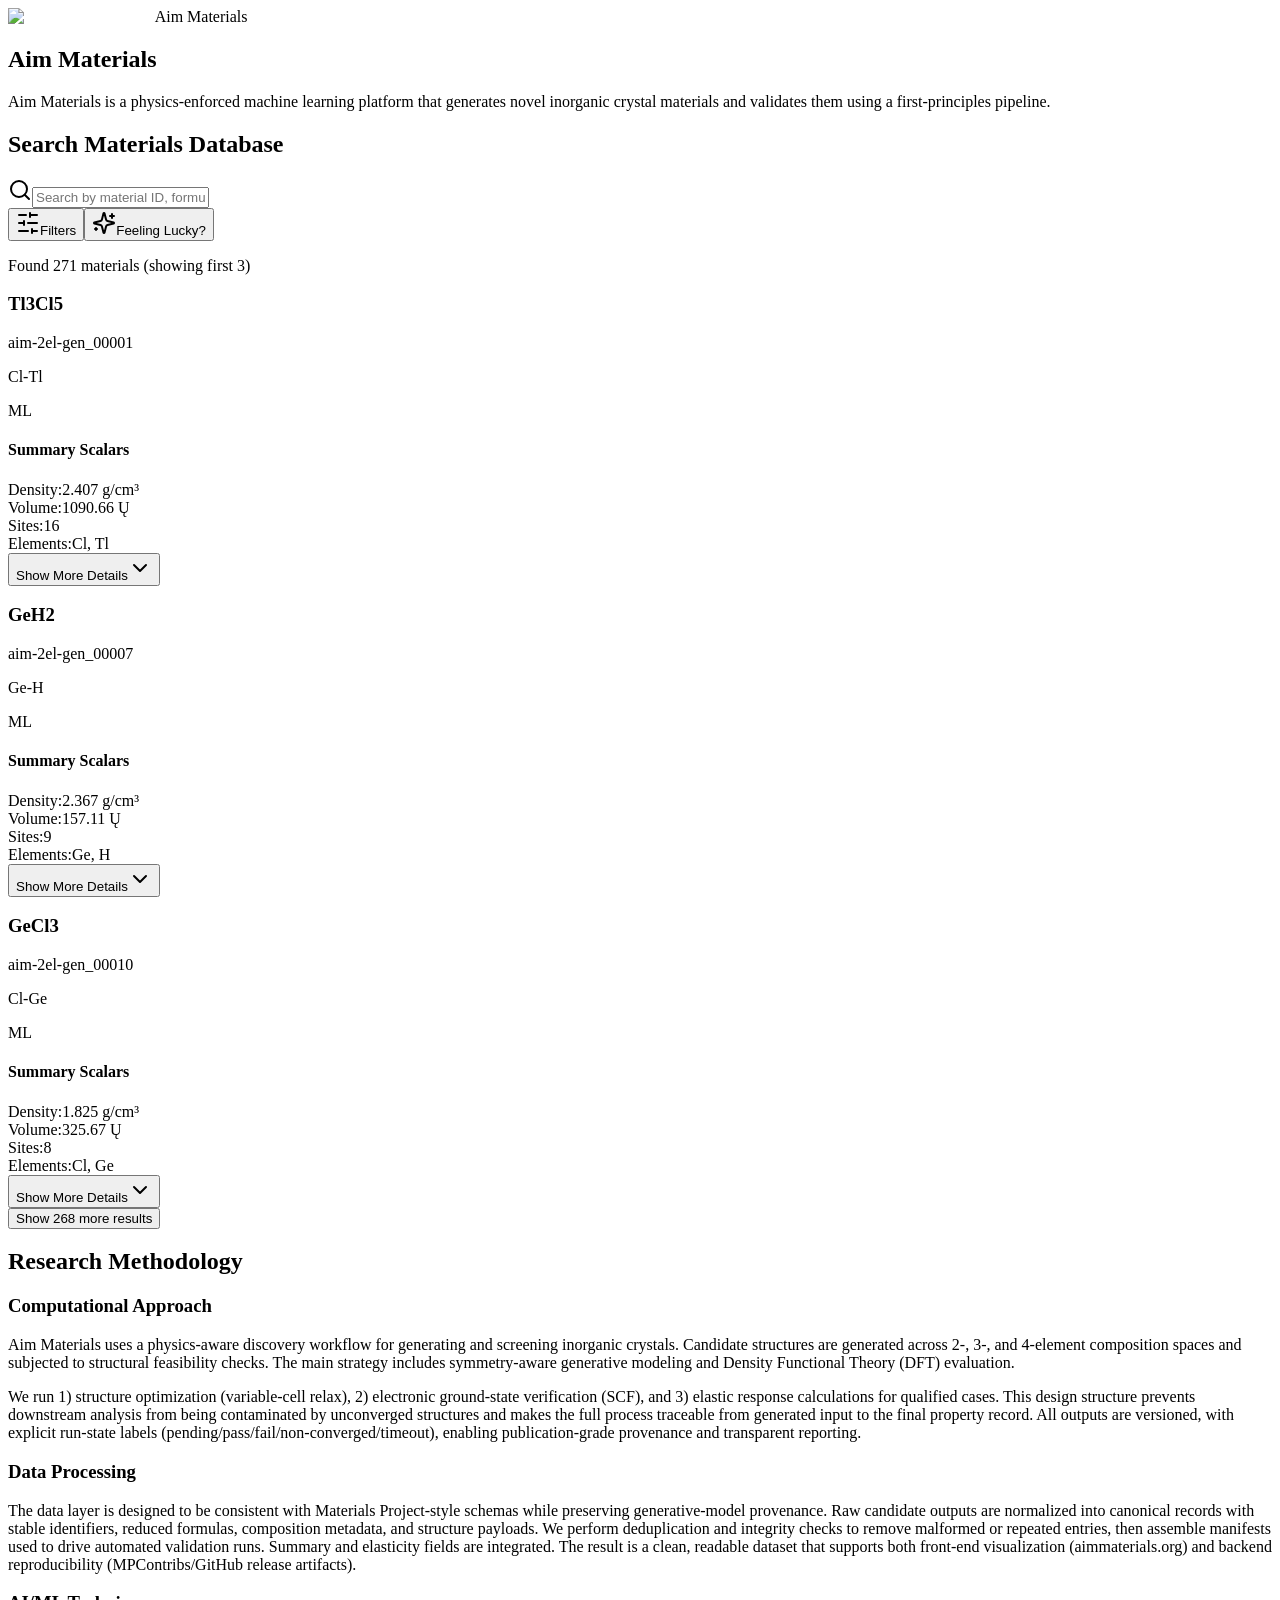
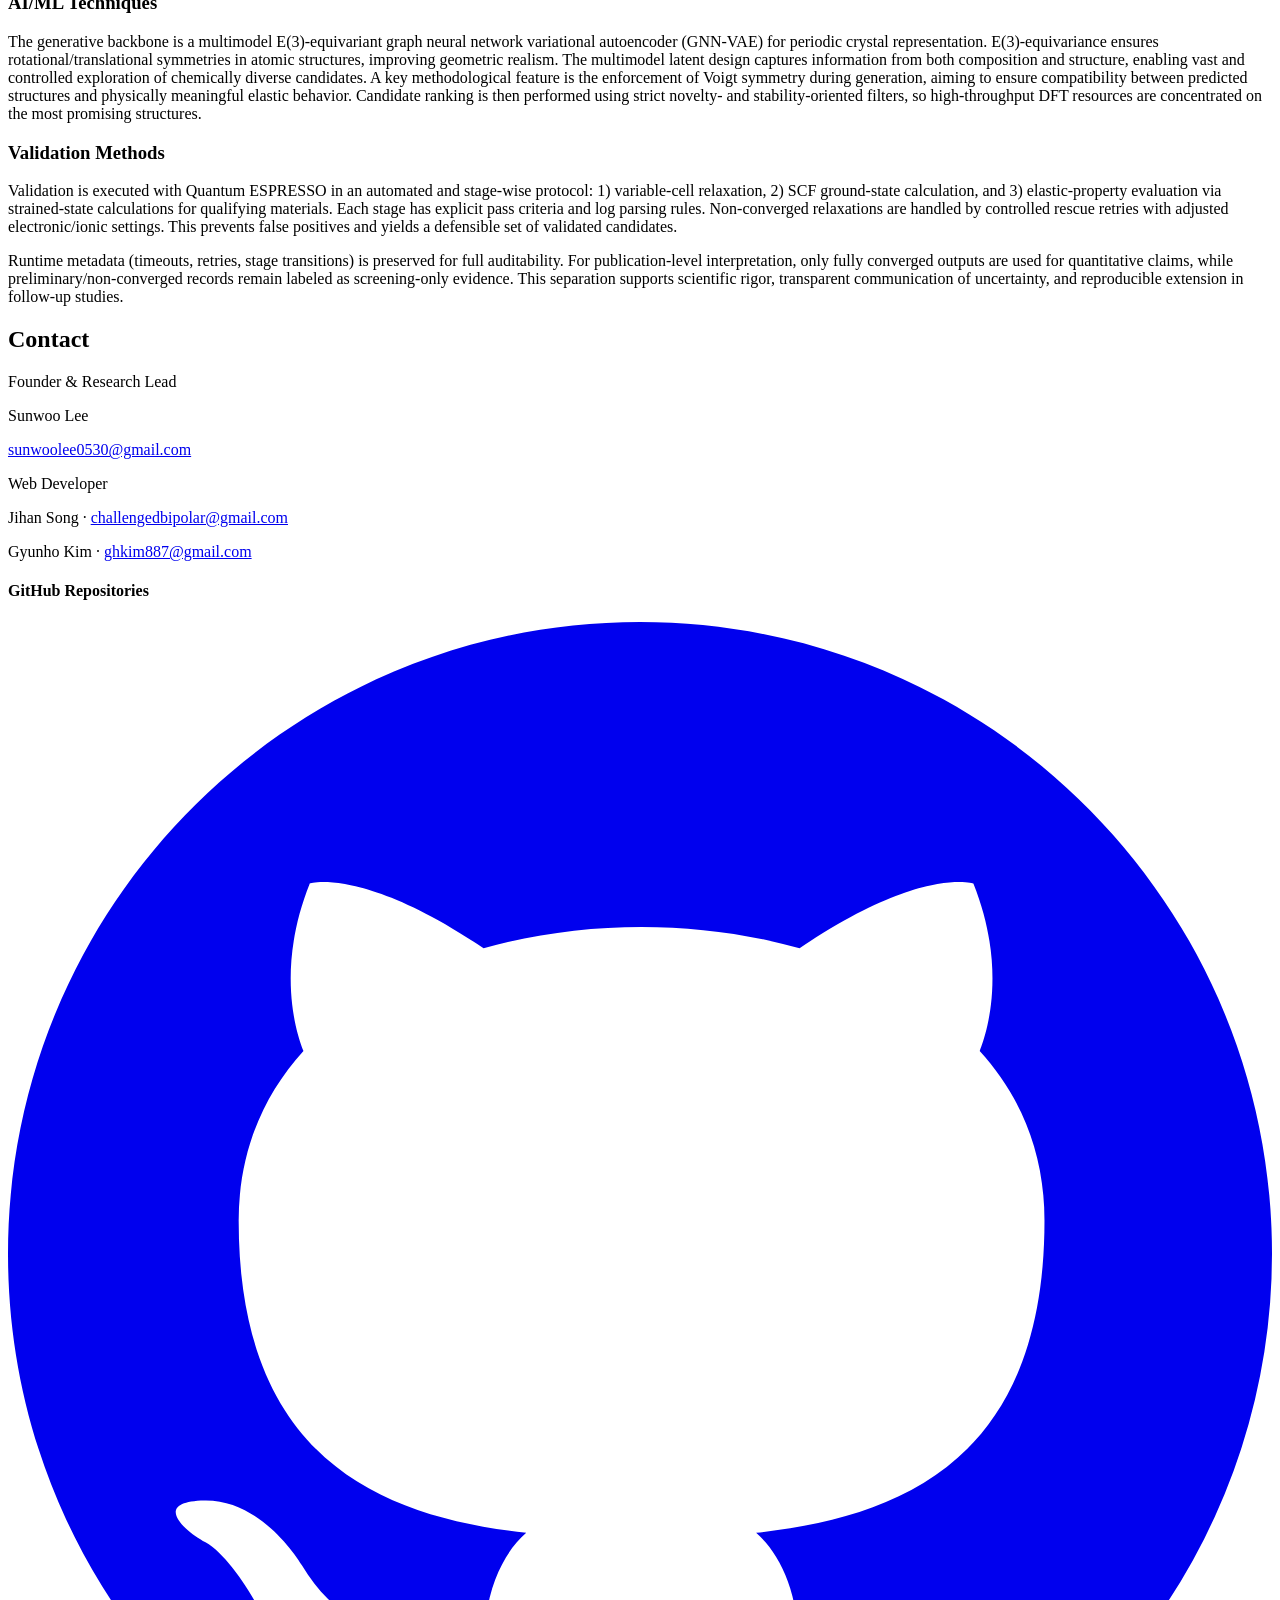
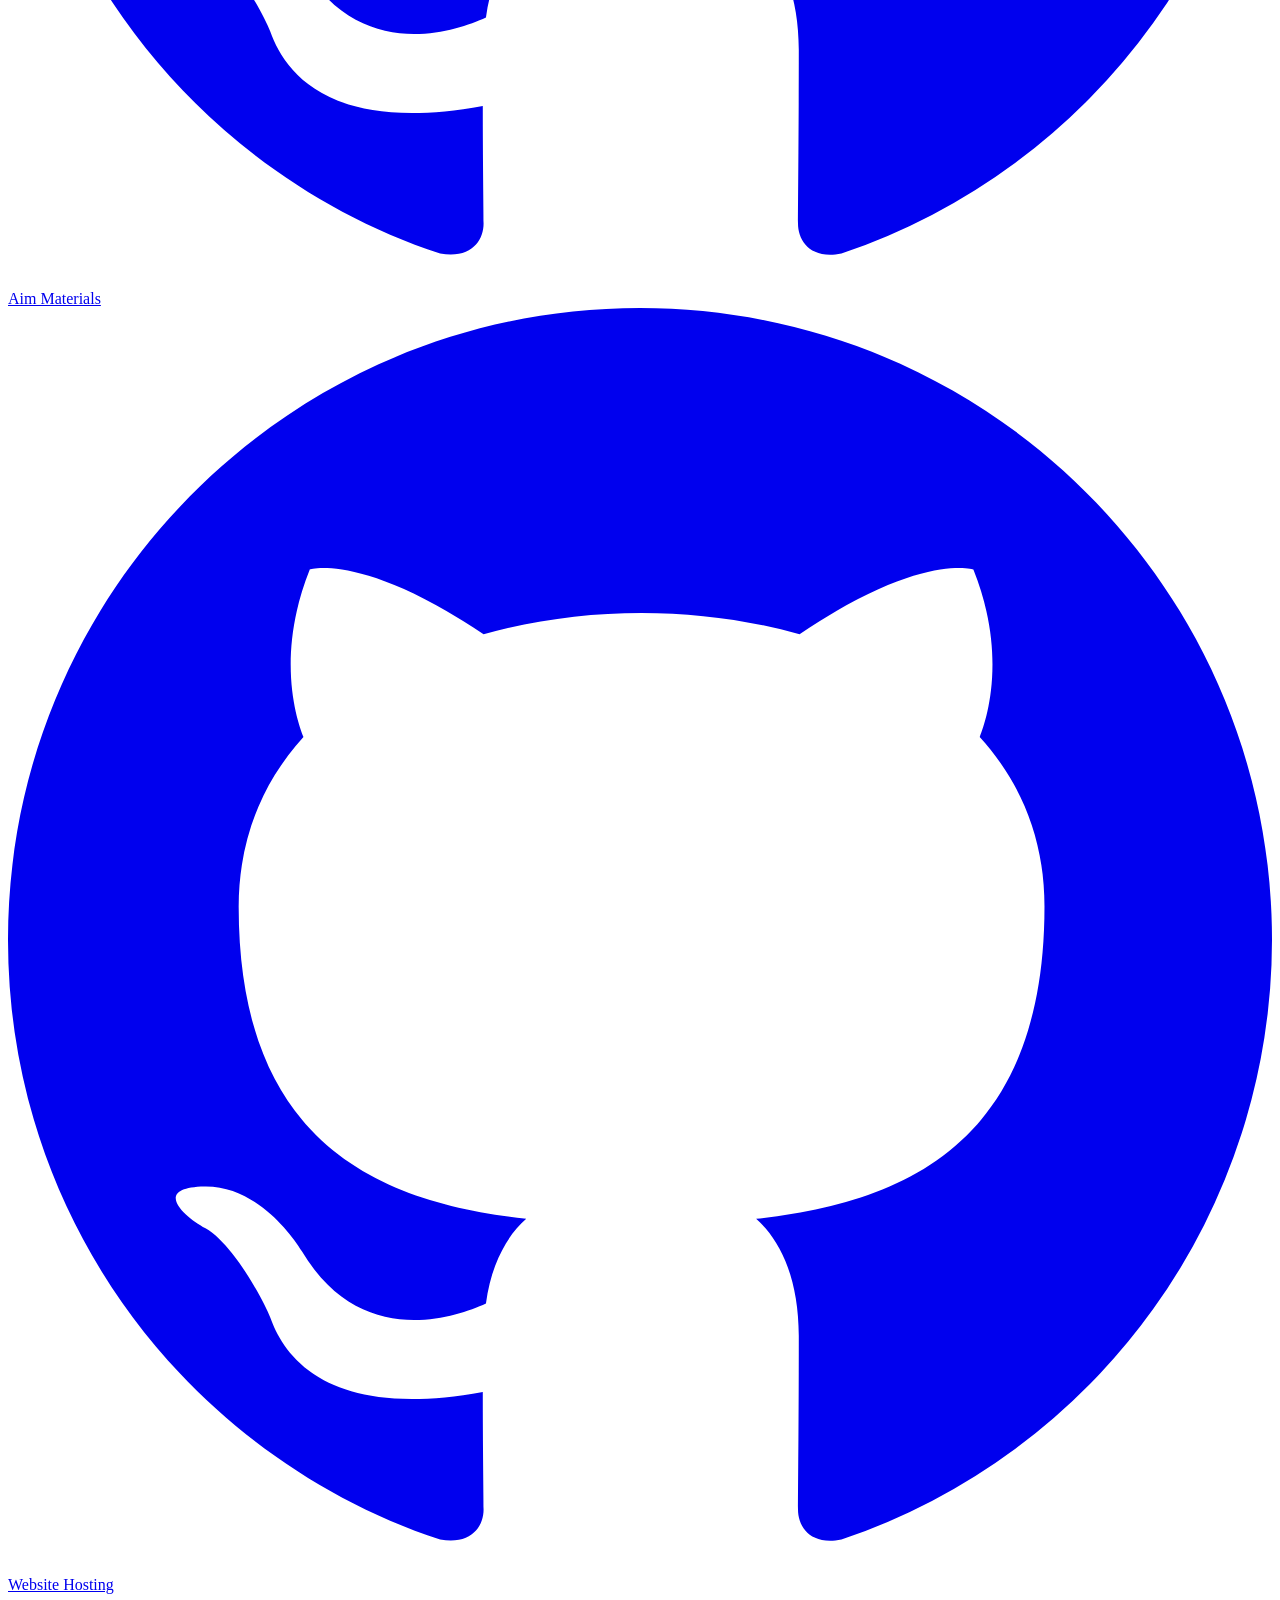
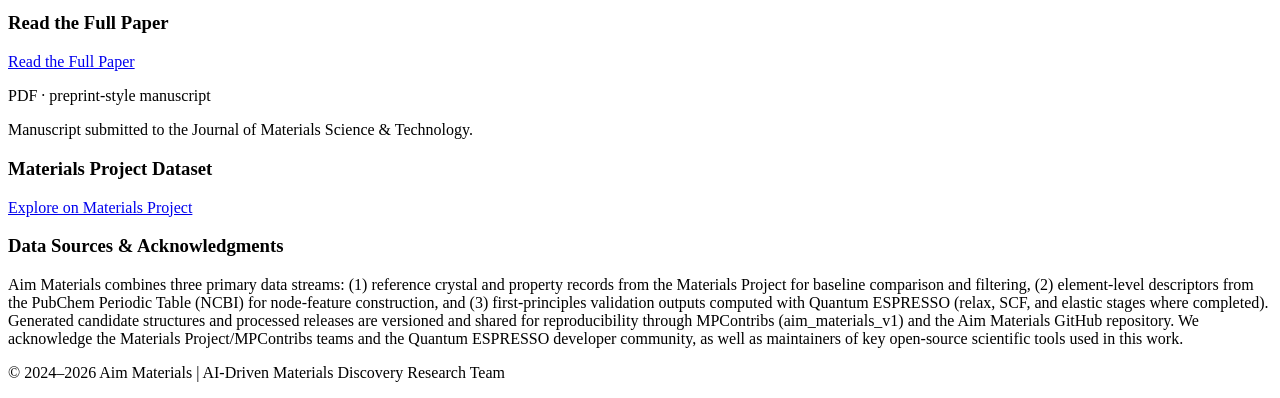
==== commit ac488804: "Rename homepage hero title to Aim Materials" ====
--- a/out/index.html
+++ b/out/index.html
@@ -1 +1 @@
-<!DOCTYPE html><html lang="en"><head><meta charSet="utf-8"/><meta name="viewport" content="width=device-width, initial-scale=1"/><link rel="stylesheet" href="/_next/static/css/b7a554f175a5d365.css" data-precedence="next"/><link rel="preload" as="script" fetchPriority="low" href="/_next/static/chunks/webpack-42fa402cf38fb7aa.js"/><script src="/_next/static/chunks/4bd1b696-cc20a932d351d8ce.js" async=""></script><script src="/_next/static/chunks/684-e1619ec8a59dc8cd.js" async=""></script><script src="/_next/static/chunks/main-app-8f26e8366f65f397.js" async=""></script><script src="/_next/static/chunks/app/layout-4e030bad48a6c91d.js" async=""></script><script src="/_next/static/chunks/320-2cff9a8651cdcf84.js" async=""></script><script src="/_next/static/chunks/app/page-3508e531e044853e.js" async=""></script><title>Aim Materials</title><meta name="description" content="A physics-enforced machine learning platform that generates novel inorganic crystal materials and validates them using a first-principles pipeline."/><link rel="icon" href="/my-project-page-1 (1).png"/><script src="/_next/static/chunks/polyfills-42372ed130431b0a.js" noModule=""></script></head><body class="font-sans antialiased"><!--$--><main class="min-h-screen bg-gray-900"><header class="px-6 py-3"><div class="flex items-center gap-3"><img alt="Aim Materials Logo" loading="lazy" width="36" height="36" decoding="async" data-nimg="1" class="rounded" style="color:transparent" src="/my-project-page-1 (1).png"/><span class="text-white font-semibold text-lg tracking-wide">Aim Materials</span></div></header><section class="py-16 md:py-24 text-center"><div class="max-w-4xl mx-auto px-4"><h1 class="text-4xl md:text-5xl font-bold text-white">Aim Materials Project</h1><p class="text-xl text-gray-300 mt-4">Aim Materials is a physics-enforced machine learning platform that generates novel inorganic crystal materials and validates them using a first-principles pipeline.</p><div class="mt-12"><div class="w-full bg-gray-800 py-8 rounded-lg text-left"><div class="max-w-7xl mx-auto px-4"><h2 class="text-3xl font-bold text-white text-center mb-6">Search Materials Database</h2><div class="bg-gray-700 rounded-lg border-2 border-gray-600 p-6 mb-4"><div class="flex gap-4"><div class="flex-1 relative"><svg xmlns="http://www.w3.org/2000/svg" width="24" height="24" viewBox="0 0 24 24" fill="none" stroke="currentColor" stroke-width="2" stroke-linecap="round" stroke-linejoin="round" class="lucide lucide-search absolute left-3 top-1/2 transform -translate-y-1/2 text-gray-400 h-5 w-5"><circle cx="11" cy="11" r="8"></circle><path d="m21 21-4.3-4.3"></path></svg><input type="text" data-slot="input" class="file:text-foreground selection:bg-primary selection:text-primary-foreground dark:bg-input/30 h-9 w-full min-w-0 rounded-md px-3 py-1 text-base shadow-xs transition-[color,box-shadow] outline-none file:inline-flex file:h-7 file:border-0 file:bg-transparent file:text-sm file:font-medium disabled:pointer-events-none disabled:cursor-not-allowed disabled:opacity-50 md:text-sm focus-visible:border-ring focus-visible:ring-ring/50 focus-visible:ring-[3px] aria-invalid:ring-destructive/20 dark:aria-invalid:ring-destructive/40 aria-invalid:border-destructive pl-10 bg-gray-600 border-2 border-gray-500 text-white placeholder:text-gray-400 focus:border-blue-500" placeholder="Search by material ID, formula, element, or chemical system..." value=""/></div><button data-slot="button" class="inline-flex items-center justify-center gap-2 whitespace-nowrap rounded-md text-sm font-medium transition-all disabled:pointer-events-none disabled:opacity-50 [&amp;_svg]:pointer-events-none [&amp;_svg:not([class*=&#x27;size-&#x27;])]:size-4 shrink-0 [&amp;_svg]:shrink-0 outline-none focus-visible:border-ring focus-visible:ring-ring/50 focus-visible:ring-[3px] aria-invalid:ring-destructive/20 dark:aria-invalid:ring-destructive/40 aria-invalid:border-destructive bg-background shadow-xs dark:bg-input/30 dark:border-input dark:hover:bg-input/50 h-9 px-4 py-2 has-[&gt;svg]:px-3 border-2 border-blue-500 text-blue-400 hover:bg-blue-500 hover:text-white"><svg xmlns="http://www.w3.org/2000/svg" width="24" height="24" viewBox="0 0 24 24" fill="none" stroke="currentColor" stroke-width="2" stroke-linecap="round" stroke-linejoin="round" class="lucide lucide-sliders-horizontal h-4 w-4 mr-2"><line x1="21" x2="14" y1="4" y2="4"></line><line x1="10" x2="3" y1="4" y2="4"></line><line x1="21" x2="12" y1="12" y2="12"></line><line x1="8" x2="3" y1="12" y2="12"></line><line x1="21" x2="16" y1="20" y2="20"></line><line x1="12" x2="3" y1="20" y2="20"></line><line x1="14" x2="14" y1="2" y2="6"></line><line x1="8" x2="8" y1="10" y2="14"></line><line x1="16" x2="16" y1="18" y2="22"></line></svg>Filters</button><button data-slot="button" class="inline-flex items-center justify-center gap-2 whitespace-nowrap rounded-md text-sm font-medium transition-all disabled:pointer-events-none disabled:opacity-50 [&amp;_svg]:pointer-events-none [&amp;_svg:not([class*=&#x27;size-&#x27;])]:size-4 shrink-0 [&amp;_svg]:shrink-0 outline-none focus-visible:border-ring focus-visible:ring-ring/50 focus-visible:ring-[3px] aria-invalid:ring-destructive/20 dark:aria-invalid:ring-destructive/40 aria-invalid:border-destructive h-9 px-4 py-2 has-[&gt;svg]:px-3 bg-blue-600 text-white hover:bg-blue-700 border-2 border-blue-500"><svg xmlns="http://www.w3.org/2000/svg" width="24" height="24" viewBox="0 0 24 24" fill="none" stroke="currentColor" stroke-width="2" stroke-linecap="round" stroke-linejoin="round" class="lucide lucide-sparkles h-4 w-4 mr-2"><path d="M9.937 15.5A2 2 0 0 0 8.5 14.063l-6.135-1.582a.5.5 0 0 1 0-.962L8.5 9.936A2 2 0 0 0 9.937 8.5l1.582-6.135a.5.5 0 0 1 .963 0L14.063 8.5A2 2 0 0 0 15.5 9.937l6.135 1.581a.5.5 0 0 1 0 .964L15.5 14.063a2 2 0 0 0-1.437 1.437l-1.582 6.135a.5.5 0 0 1-.963 0z"></path><path d="M20 3v4"></path><path d="M22 5h-4"></path><path d="M4 17v2"></path><path d="M5 18H3"></path></svg>Feeling Lucky?</button></div></div><div class="text-white text-center mb-4"><p class="text-lg">Found <span class="font-bold">271</span> materials<!-- --> (showing first 3)</p></div><div class="relative"><div class="min-w-0"><div class="max-h-[420px] overflow-y-auto pr-2 custom-scrollbar"><div class="grid gap-6 grid-cols-1 md:grid-cols-2 lg:grid-cols-3"><div class="bg-gray-700 border-2 border-gray-600 rounded-lg p-6 hover:shadow-lg hover:border-blue-500 transition-all"><div class="flex justify-between items-start mb-4"><div><h3 class="text-xl font-bold text-white mb-1">Tl3Cl5</h3><p class="text-sm text-gray-400">aim-2el-gen_00001</p><p class="text-xs text-gray-500 mt-0.5">Cl-Tl</p></div><div class="flex gap-1"><span class="bg-purple-700 text-white text-xs px-2 py-1 rounded">ML</span></div></div><div class="space-y-3 text-sm"><div class="space-y-1"><h4 class="text-xs font-semibold text-blue-400 uppercase tracking-wider mb-2">Summary Scalars</h4><div class="flex justify-between"><span class="text-gray-400">Density:</span><span class="font-medium text-gray-200">2.407<!-- --> g/cm³</span></div><div class="flex justify-between"><span class="text-gray-400">Volume:</span><span class="font-medium text-gray-200">1090.66<!-- --> Ų</span></div><div class="flex justify-between"><span class="text-gray-400">Sites:</span><span class="font-medium text-gray-200">16</span></div><div class="flex justify-between"><span class="text-gray-400">Elements:</span><span class="font-medium text-gray-200">Cl, Tl</span></div></div></div><button class="mt-4 w-full flex items-center justify-center gap-2 text-blue-400 hover:text-blue-300 text-sm font-medium py-2 border-t border-gray-600 transition-colors"><span>Show More Details</span><svg xmlns="http://www.w3.org/2000/svg" width="24" height="24" viewBox="0 0 24 24" fill="none" stroke="currentColor" stroke-width="2" stroke-linecap="round" stroke-linejoin="round" class="lucide lucide-chevron-down h-4 w-4"><path d="m6 9 6 6 6-6"></path></svg></button></div><div class="bg-gray-700 border-2 border-gray-600 rounded-lg p-6 hover:shadow-lg hover:border-blue-500 transition-all"><div class="flex justify-between items-start mb-4"><div><h3 class="text-xl font-bold text-white mb-1">GeH2</h3><p class="text-sm text-gray-400">aim-2el-gen_00007</p><p class="text-xs text-gray-500 mt-0.5">Ge-H</p></div><div class="flex gap-1"><span class="bg-purple-700 text-white text-xs px-2 py-1 rounded">ML</span></div></div><div class="space-y-3 text-sm"><div class="space-y-1"><h4 class="text-xs font-semibold text-blue-400 uppercase tracking-wider mb-2">Summary Scalars</h4><div class="flex justify-between"><span class="text-gray-400">Density:</span><span class="font-medium text-gray-200">2.367<!-- --> g/cm³</span></div><div class="flex justify-between"><span class="text-gray-400">Volume:</span><span class="font-medium text-gray-200">157.11<!-- --> Ų</span></div><div class="flex justify-between"><span class="text-gray-400">Sites:</span><span class="font-medium text-gray-200">9</span></div><div class="flex justify-between"><span class="text-gray-400">Elements:</span><span class="font-medium text-gray-200">Ge, H</span></div></div></div><button class="mt-4 w-full flex items-center justify-center gap-2 text-blue-400 hover:text-blue-300 text-sm font-medium py-2 border-t border-gray-600 transition-colors"><span>Show More Details</span><svg xmlns="http://www.w3.org/2000/svg" width="24" height="24" viewBox="0 0 24 24" fill="none" stroke="currentColor" stroke-width="2" stroke-linecap="round" stroke-linejoin="round" class="lucide lucide-chevron-down h-4 w-4"><path d="m6 9 6 6 6-6"></path></svg></button></div><div class="bg-gray-700 border-2 border-gray-600 rounded-lg p-6 hover:shadow-lg hover:border-blue-500 transition-all"><div class="flex justify-between items-start mb-4"><div><h3 class="text-xl font-bold text-white mb-1">GeCl3</h3><p class="text-sm text-gray-400">aim-2el-gen_00010</p><p class="text-xs text-gray-500 mt-0.5">Cl-Ge</p></div><div class="flex gap-1"><span class="bg-purple-700 text-white text-xs px-2 py-1 rounded">ML</span></div></div><div class="space-y-3 text-sm"><div class="space-y-1"><h4 class="text-xs font-semibold text-blue-400 uppercase tracking-wider mb-2">Summary Scalars</h4><div class="flex justify-between"><span class="text-gray-400">Density:</span><span class="font-medium text-gray-200">1.825<!-- --> g/cm³</span></div><div class="flex justify-between"><span class="text-gray-400">Volume:</span><span class="font-medium text-gray-200">325.67<!-- --> Ų</span></div><div class="flex justify-between"><span class="text-gray-400">Sites:</span><span class="font-medium text-gray-200">8</span></div><div class="flex justify-between"><span class="text-gray-400">Elements:</span><span class="font-medium text-gray-200">Cl, Ge</span></div></div></div><button class="mt-4 w-full flex items-center justify-center gap-2 text-blue-400 hover:text-blue-300 text-sm font-medium py-2 border-t border-gray-600 transition-colors"><span>Show More Details</span><svg xmlns="http://www.w3.org/2000/svg" width="24" height="24" viewBox="0 0 24 24" fill="none" stroke="currentColor" stroke-width="2" stroke-linecap="round" stroke-linejoin="round" class="lucide lucide-chevron-down h-4 w-4"><path d="m6 9 6 6 6-6"></path></svg></button></div></div></div><div class="text-center mt-6"><button class="px-6 py-2 border border-gray-500 text-gray-300 hover:border-blue-500 hover:text-blue-400 rounded-lg text-sm font-medium transition-colors">Show 268 more results</button></div></div></div></div></div></div></div></section><section class="py-12 px-4 bg-gray-900 border-t border-gray-700"><div class="max-w-3xl mx-auto"><h2 class="text-3xl font-bold text-white mb-8">Research Methodology</h2><div class="prose prose-slate max-w-none space-y-6"><div class="border-l-4 border-gray-500 pl-6"><h3 class="text-xl font-semibold text-white mb-3">Computational Approach</h3><p class="text-gray-300 leading-relaxed">Aim Materials uses a physics-aware discovery workflow for generating and screening inorganic crystals. Candidate structures are generated across 2-, 3-, and 4-element composition spaces and subjected to structural feasibility checks. The main strategy includes symmetry-aware generative modeling and Density Functional Theory (DFT) evaluation.</p><p class="text-gray-300 leading-relaxed mt-3">We run 1) structure optimization (variable-cell relax), 2) electronic ground-state verification (SCF), and 3) elastic response calculations for qualified cases. This design structure prevents downstream analysis from being contaminated by unconverged structures and makes the full process traceable from generated input to the final property record. All outputs are versioned, with explicit run-state labels (pending/pass/fail/non-converged/timeout), enabling publication-grade provenance and transparent reporting.</p></div><div class="border-l-4 border-gray-500 pl-6"><h3 class="text-xl font-semibold text-white mb-3">Data Processing</h3><p class="text-gray-300 leading-relaxed">The data layer is designed to be consistent with Materials Project-style schemas while preserving generative-model provenance. Raw candidate outputs are normalized into canonical records with stable identifiers, reduced formulas, composition metadata, and structure payloads. We perform deduplication and integrity checks to remove malformed or repeated entries, then assemble manifests used to drive automated validation runs. Summary and elasticity fields are integrated. The result is a clean, readable dataset that supports both front-end visualization (aimmaterials.org) and backend reproducibility (MPContribs/GitHub release artifacts).</p></div><div class="border-l-4 border-gray-500 pl-6"><h3 class="text-xl font-semibold text-white mb-3">AI/ML Techniques</h3><p class="text-gray-300 leading-relaxed">The generative backbone is a multimodel E(3)-equivariant graph neural network variational autoencoder (GNN-VAE) for periodic crystal representation. E(3)-equivariance ensures rotational/translational symmetries in atomic structures, improving geometric realism. The multimodel latent design captures information from both composition and structure, enabling vast and controlled exploration of chemically diverse candidates. A key methodological feature is the enforcement of Voigt symmetry during generation, aiming to ensure compatibility between predicted structures and physically meaningful elastic behavior. Candidate ranking is then performed using strict novelty- and stability-oriented filters, so high-throughput DFT resources are concentrated on the most promising structures.</p></div><div class="border-l-4 border-gray-500 pl-6"><h3 class="text-xl font-semibold text-white mb-3">Validation Methods</h3><p class="text-gray-300 leading-relaxed">Validation is executed with Quantum ESPRESSO in an automated and stage-wise protocol: 1) variable-cell relaxation, 2) SCF ground-state calculation, and 3) elastic-property evaluation via strained-state calculations for qualifying materials. Each stage has explicit pass criteria and log parsing rules. Non-converged relaxations are handled by controlled rescue retries with adjusted electronic/ionic settings. This prevents false positives and yields a defensible set of validated candidates.</p><p class="text-gray-300 leading-relaxed mt-3">Runtime metadata (timeouts, retries, stage transitions) is preserved for full auditability. For publication-level interpretation, only fully converged outputs are used for quantitative claims, while preliminary/non-converged records remain labeled as screening-only evidence. This separation supports scientific rigor, transparent communication of uncertainty, and reproducible extension in follow-up studies.</p></div></div></div></section><footer class="bg-gray-900 text-white py-12 px-4 border-t border-gray-700"><div class="max-w-3xl mx-auto"><div class="text-center space-y-10"><div class="flex flex-col md:flex-row justify-center items-start gap-16 text-left"><div class="space-y-6 flex-1"><h2 class="text-3xl md:text-4xl font-bold text-white">Contact</h2><div class="text-lg text-gray-300 space-y-3"><div><p class="text-sm text-gray-400 uppercase tracking-wider mb-2 font-semibold">Founder &amp; Research Lead</p><p>Sunwoo Lee</p><a href="mailto:sunwoolee0530@gmail.com" class="text-white hover:text-gray-300 transition-colors inline-block underline">sunwoolee0530@gmail.com</a></div><div class="text-sm text-gray-500 space-y-1 mt-6"><p class="text-xs text-gray-600 uppercase tracking-wider mb-1">Web Developer</p><p>Jihan Song · <a href="mailto:challengedbipolar@gmail.com" class="hover:text-gray-400 transition-colors">challengedbipolar@gmail.com</a></p><p>Gyunho Kim · <a href="mailto:ghkim887@gmail.com" class="hover:text-gray-400 transition-colors">ghkim887@gmail.com</a></p></div></div><div class="pt-3"><h4 class="text-lg md:text-xl font-semibold text-white mb-3">GitHub Repositories</h4><div class="space-y-2"><a href="https://github.com/snoo53/Aim-Materials" target="_blank" rel="noopener noreferrer" aria-label="Open Aim Materials GitHub repository" title="Aim Materials GitHub repository" class="group flex items-center gap-3 rounded-lg border border-gray-600 bg-gray-800/60 px-3 py-2 hover:border-blue-400 hover:bg-gray-800 transition-colors w-fit"><span class="inline-flex items-center justify-center w-9 h-9 bg-gray-200 text-gray-900 rounded-md group-hover:bg-white transition-colors"><svg class="h-5 w-5" viewBox="0 0 24 24" fill="currentColor" aria-hidden="true"><path d="M12 0C5.37 0 0 5.37 0 12c0 5.31 3.435 9.795 8.205 11.385.6.105.825-.255.825-.57 0-.285-.015-1.23-.015-2.235-3.015.555-3.795-.735-4.035-1.41-.135-.345-.72-1.41-1.23-1.695-.42-.225-1.02-.78-.015-.795.945-.015 1.62.87 1.845 1.23 1.08 1.815 2.805 1.305 3.495.99.105-.78.42-1.305.765-1.605-2.67-.3-5.46-1.335-5.46-5.925 0-1.305.465-2.385 1.23-3.225-.12-.3-.54-1.53.12-3.18 0 0 1.005-.315 3.3 1.23.96-.27 1.98-.405 3-.405s2.04.135 3 .405c2.295-1.56 3.3-1.23 3.3-1.23.66 1.65.24 2.88.12 3.18.765.84 1.23 1.905 1.23 3.225 0 4.605-2.805 5.625-5.475 5.925.435.375.81 1.095.81 2.22 0 1.605-.015 2.895-.015 3.3 0 .315.225.69.825.57A12.02 12.02 0 0 0 24 12c0-6.63-5.37-12-12-12z"></path></svg></span><span class="text-sm text-gray-200 group-hover:text-white">Aim Materials</span></a><a href="https://github.com/snoo53/Website-Hosting" target="_blank" rel="noopener noreferrer" aria-label="Open Aim Materials website hosting GitHub repository" title="Aim Materials website hosting GitHub repository" class="group flex items-center gap-3 rounded-lg border border-gray-600 bg-gray-800/60 px-3 py-2 hover:border-blue-400 hover:bg-gray-800 transition-colors w-fit"><span class="inline-flex items-center justify-center w-9 h-9 bg-gray-200 text-gray-900 rounded-md group-hover:bg-white transition-colors"><svg class="h-5 w-5" viewBox="0 0 24 24" fill="currentColor" aria-hidden="true"><path d="M12 0C5.37 0 0 5.37 0 12c0 5.31 3.435 9.795 8.205 11.385.6.105.825-.255.825-.57 0-.285-.015-1.23-.015-2.235-3.015.555-3.795-.735-4.035-1.41-.135-.345-.72-1.41-1.23-1.695-.42-.225-1.02-.78-.015-.795.945-.015 1.62.87 1.845 1.23 1.08 1.815 2.805 1.305 3.495.99.105-.78.42-1.305.765-1.605-2.67-.3-5.46-1.335-5.46-5.925 0-1.305.465-2.385 1.23-3.225-.12-.3-.54-1.53.12-3.18 0 0 1.005-.315 3.3 1.23.96-.27 1.98-.405 3-.405s2.04.135 3 .405c2.295-1.56 3.3-1.23 3.3-1.23.66 1.65.24 2.88.12 3.18.765.84 1.23 1.905 1.23 3.225 0 4.605-2.805 5.625-5.475 5.925.435.375.81 1.095.81 2.22 0 1.605-.015 2.895-.015 3.3 0 .315.225.69.825.57A12.02 12.02 0 0 0 24 12c0-6.63-5.37-12-12-12z"></path></svg></span><span class="text-sm text-gray-200 group-hover:text-white">Website Hosting</span></a></div></div></div><div class="space-y-6 flex-1"><h3 class="text-3xl md:text-4xl font-bold text-white">Read the Full Paper</h3><a href="/papers/aim-materials-jmst-manuscript.pdf" target="_blank" rel="noopener noreferrer" class="group inline-flex items-center rounded-lg border border-gray-600 bg-gray-800/60 px-4 py-3 hover:border-blue-400 hover:bg-gray-800 transition-colors w-fit"><span class="text-base font-medium text-gray-200 group-hover:text-white">Read the Full Paper</span></a><p class="text-xs text-gray-500">PDF · preprint-style manuscript</p><p class="text-sm text-gray-400">Manuscript submitted to the Journal of Materials Science &amp; Technology.</p><h3 class="text-3xl md:text-4xl font-bold text-white pt-4">Materials Project Dataset</h3><a href="https://contribs.materialsproject.org/projects/aim_materials_v1" target="_blank" rel="noopener noreferrer" class="group inline-flex items-center rounded-lg border border-gray-600 bg-gray-800/60 px-4 py-3 hover:border-blue-400 hover:bg-gray-800 transition-colors w-fit"><span class="text-base font-medium text-gray-200 group-hover:text-white">Explore on Materials Project</span></a></div></div><div class="space-y-4 pt-6 border-t border-gray-700"><h3 class="text-xl font-semibold text-white">Data Sources &amp; Acknowledgments</h3><div class="text-gray-300 space-y-3 text-sm text-left"><p>Aim Materials combines three primary data streams: (1) reference crystal and property records from the Materials Project for baseline comparison and filtering, (2) element-level descriptors from the PubChem Periodic Table (NCBI) for node-feature construction, and (3) first-principles validation outputs computed with Quantum ESPRESSO (relax, SCF, and elastic stages where completed). Generated candidate structures and processed releases are versioned and shared for reproducibility through MPContribs (aim_materials_v1) and the Aim Materials GitHub repository. We acknowledge the Materials Project/MPContribs teams and the Quantum ESPRESSO developer community, as well as maintainers of key open-source scientific tools used in this work.</p></div></div><div class="text-sm text-gray-500 pt-8"><p>© 2024–2026 Aim Materials | AI-Driven Materials Discovery Research Team</p></div></div></div></footer></main><!--/$--><!--$!--><template data-dgst="BAILOUT_TO_CLIENT_SIDE_RENDERING"></template><!--/$--><script src="/_next/static/chunks/webpack-42fa402cf38fb7aa.js" async=""></script><script>(self.__next_f=self.__next_f||[]).push([0])</script><script>self.__next_f.push([1,"1:\"$Sreact.fragment\"\n2:I[7555,[],\"\"]\n3:I[1295,[],\"\"]\n4:I[9742,[\"177\",\"static/chunks/app/layout-4e030bad48a6c91d.js\"],\"Analytics\"]\n5:I[3063,[\"320\",\"static/chunks/320-2cff9a8651cdcf84.js\",\"974\",\"static/chunks/app/page-3508e531e044853e.js\"],\"Image\"]\n6:I[4007,[\"320\",\"static/chunks/320-2cff9a8651cdcf84.js\",\"974\",\"static/chunks/app/page-3508e531e044853e.js\"],\"default\"]\n7:I[9665,[],\"OutletBoundary\"]\na:I[9665,[],\"ViewportBoundary\"]\nc:I[9665,[],\"MetadataBoundary\"]\ne:I[6614,[],\"\"]\n:HL[\"/_next/static/css/b7a554f175a5d365.css\",\"style\"]\n"])</script><script>self.__next_f.push([1,"0:{\"P\":null,\"b\":\"qBUw2W49G8sYuGzfhFUaS\",\"p\":\"\",\"c\":[\"\",\"\"],\"i\":false,\"f\":[[[\"\",{\"children\":[\"__PAGE__\",{}]},\"$undefined\",\"$undefined\",true],[\"\",[\"$\",\"$1\",\"c\",{\"children\":[[[\"$\",\"link\",\"0\",{\"rel\":\"stylesheet\",\"href\":\"/_next/static/css/b7a554f175a5d365.css\",\"precedence\":\"next\",\"crossOrigin\":\"$undefined\",\"nonce\":\"$undefined\"}]],[\"$\",\"html\",null,{\"lang\":\"en\",\"children\":[\"$\",\"body\",null,{\"className\":\"font-sans antialiased\",\"children\":[[\"$\",\"$L2\",null,{\"parallelRouterKey\":\"children\",\"error\":\"$undefined\",\"errorStyles\":\"$undefined\",\"errorScripts\":\"$undefined\",\"template\":[\"$\",\"$L3\",null,{}],\"templateStyles\":\"$undefined\",\"templateScripts\":\"$undefined\",\"notFound\":[[[\"$\",\"title\",null,{\"children\":\"404: This page could not be found.\"}],[\"$\",\"div\",null,{\"style\":{\"fontFamily\":\"system-ui,\\\"Segoe UI\\\",Roboto,Helvetica,Arial,sans-serif,\\\"Apple Color Emoji\\\",\\\"Segoe UI Emoji\\\"\",\"height\":\"100vh\",\"textAlign\":\"center\",\"display\":\"flex\",\"flexDirection\":\"column\",\"alignItems\":\"center\",\"justifyContent\":\"center\"},\"children\":[\"$\",\"div\",null,{\"children\":[[\"$\",\"style\",null,{\"dangerouslySetInnerHTML\":{\"__html\":\"body{color:#000;background:#fff;margin:0}.next-error-h1{border-right:1px solid rgba(0,0,0,.3)}@media (prefers-color-scheme:dark){body{color:#fff;background:#000}.next-error-h1{border-right:1px solid rgba(255,255,255,.3)}}\"}}],[\"$\",\"h1\",null,{\"className\":\"next-error-h1\",\"style\":{\"display\":\"inline-block\",\"margin\":\"0 20px 0 0\",\"padding\":\"0 23px 0 0\",\"fontSize\":24,\"fontWeight\":500,\"verticalAlign\":\"top\",\"lineHeight\":\"49px\"},\"children\":404}],[\"$\",\"div\",null,{\"style\":{\"display\":\"inline-block\"},\"children\":[\"$\",\"h2\",null,{\"style\":{\"fontSize\":14,\"fontWeight\":400,\"lineHeight\":\"49px\",\"margin\":0},\"children\":\"This page could not be found.\"}]}]]}]}]],[]],\"forbidden\":\"$undefined\",\"unauthorized\":\"$undefined\"}],[\"$\",\"$L4\",null,{}]]}]}]]}],{\"children\":[\"__PAGE__\",[\"$\",\"$1\",\"c\",{\"children\":[[\"$\",\"main\",null,{\"className\":\"min-h-screen bg-gray-900\",\"children\":[[\"$\",\"header\",null,{\"className\":\"px-6 py-3\",\"children\":[\"$\",\"div\",null,{\"className\":\"flex items-center gap-3\",\"children\":[[\"$\",\"$L5\",null,{\"src\":\"/my-project-page-1 (1).png\",\"alt\":\"Aim Materials Logo\",\"width\":36,\"height\":36,\"className\":\"rounded\"}],[\"$\",\"span\",null,{\"className\":\"text-white font-semibold text-lg tracking-wide\",\"children\":\"Aim Materials\"}]]}]}],[\"$\",\"section\",null,{\"className\":\"py-16 md:py-24 text-center\",\"children\":[\"$\",\"div\",null,{\"className\":\"max-w-4xl mx-auto px-4\",\"children\":[[\"$\",\"h1\",null,{\"className\":\"text-4xl md:text-5xl font-bold text-white\",\"children\":\"Aim Materials Project\"}],[\"$\",\"p\",null,{\"className\":\"text-xl text-gray-300 mt-4\",\"children\":\"Aim Materials is a physics-enforced machine learning platform that generates novel inorganic crystal materials and validates them using a first-principles pipeline.\"}],[\"$\",\"div\",null,{\"className\":\"mt-12\",\"children\":[\"$\",\"$L6\",null,{}]}]]}]}],[\"$\",\"section\",null,{\"className\":\"py-12 px-4 bg-gray-900 border-t border-gray-700\",\"children\":[\"$\",\"div\",null,{\"className\":\"max-w-3xl mx-auto\",\"children\":[[\"$\",\"h2\",null,{\"className\":\"text-3xl font-bold text-white mb-8\",\"children\":\"Research Methodology\"}],[\"$\",\"div\",null,{\"className\":\"prose prose-slate max-w-none space-y-6\",\"children\":[[\"$\",\"div\",null,{\"className\":\"border-l-4 border-gray-500 pl-6\",\"children\":[[\"$\",\"h3\",null,{\"className\":\"text-xl font-semibold text-white mb-3\",\"children\":\"Computational Approach\"}],[\"$\",\"p\",null,{\"className\":\"text-gray-300 leading-relaxed\",\"children\":\"Aim Materials uses a physics-aware discovery workflow for generating and screening inorganic crystals. Candidate structures are generated across 2-, 3-, and 4-element composition spaces and subjected to structural feasibility checks. The main strategy includes symmetry-aware generative modeling and Density Functional Theory (DFT) evaluation.\"}],[\"$\",\"p\",null,{\"className\":\"text-gray-300 leading-relaxed mt-3\",\"children\":\"We run 1) structure optimization (variable-cell relax), 2) electronic ground-state verification (SCF), and 3) elastic response calculations for qualified cases. This design structure prevents downstream analysis from being contaminated by unconverged structures and makes the full process traceable from generated input to the final property record. All outputs are versioned, with explicit run-state labels (pending/pass/fail/non-converged/timeout), enabling publication-grade provenance and transparent reporting.\"}]]}],[\"$\",\"div\",null,{\"className\":\"border-l-4 border-gray-500 pl-6\",\"children\":[[\"$\",\"h3\",null,{\"className\":\"text-xl font-semibold text-white mb-3\",\"children\":\"Data Processing\"}],[\"$\",\"p\",null,{\"className\":\"text-gray-300 leading-relaxed\",\"children\":\"The data layer is designed to be consistent with Materials Project-style schemas while preserving generative-model provenance. Raw candidate outputs are normalized into canonical records with stable identifiers, reduced formulas, composition metadata, and structure payloads. We perform deduplication and integrity checks to remove malformed or repeated entries, then assemble manifests used to drive automated validation runs. Summary and elasticity fields are integrated. The result is a clean, readable dataset that supports both front-end visualization (aimmaterials.org) and backend reproducibility (MPContribs/GitHub release artifacts).\"}]]}],[\"$\",\"div\",null,{\"className\":\"border-l-4 border-gray-500 pl-6\",\"children\":[[\"$\",\"h3\",null,{\"className\":\"text-xl font-semibold text-white mb-3\",\"children\":\"AI/ML Techniques\"}],[\"$\",\"p\",null,{\"className\":\"text-gray-300 leading-relaxed\",\"children\":\"The generative backbone is a multimodel E(3)-equivariant graph neural network variational autoencoder (GNN-VAE) for periodic crystal representation. E(3)-equivariance ensures rotational/translational symmetries in atomic structures, improving geometric realism. The multimodel latent design captures information from both composition and structure, enabling vast and controlled exploration of chemically diverse candidates. A key methodological feature is the enforcement of Voigt symmetry during generation, aiming to ensure compatibility between predicted structures and physically meaningful elastic behavior. Candidate ranking is then performed using strict novelty- and stability-oriented filters, so high-throughput DFT resources are concentrated on the most promising structures.\"}]]}],[\"$\",\"div\",null,{\"className\":\"border-l-4 border-gray-500 pl-6\",\"children\":[[\"$\",\"h3\",null,{\"className\":\"text-xl font-semibold text-white mb-3\",\"children\":\"Validation Methods\"}],[\"$\",\"p\",null,{\"className\":\"text-gray-300 leading-relaxed\",\"children\":\"Validation is executed with Quantum ESPRESSO in an automated and stage-wise protocol: 1) variable-cell relaxation, 2) SCF ground-state calculation, and 3) elastic-property evaluation via strained-state calculations for qualifying materials. Each stage has explicit pass criteria and log parsing rules. Non-converged relaxations are handled by controlled rescue retries with adjusted electronic/ionic settings. This prevents false positives and yields a defensible set of validated candidates.\"}],[\"$\",\"p\",null,{\"className\":\"text-gray-300 leading-relaxed mt-3\",\"children\":\"Runtime metadata (timeouts, retries, stage transitions) is preserved for full auditability. For publication-level interpretation, only fully converged outputs are used for quantitative claims, while preliminary/non-converged records remain labeled as screening-only evidence. This separation supports scientific rigor, transparent communication of uncertainty, and reproducible extension in follow-up studies.\"}]]}]]}]]}]}],[\"$\",\"footer\",null,{\"className\":\"bg-gray-900 text-white py-12 px-4 border-t border-gray-700\",\"children\":[\"$\",\"div\",null,{\"className\":\"max-w-3xl mx-auto\",\"children\":[\"$\",\"div\",null,{\"className\":\"text-center space-y-10\",\"children\":[[\"$\",\"div\",null,{\"className\":\"flex flex-col md:flex-row justify-center items-start gap-16 text-left\",\"children\":[[\"$\",\"div\",null,{\"className\":\"space-y-6 flex-1\",\"children\":[[\"$\",\"h2\",null,{\"className\":\"text-3xl md:text-4xl font-bold text-white\",\"children\":\"Contact\"}],[\"$\",\"div\",null,{\"className\":\"text-lg text-gray-300 space-y-3\",\"children\":[[\"$\",\"div\",null,{\"children\":[[\"$\",\"p\",null,{\"className\":\"text-sm text-gray-400 uppercase tracking-wider mb-2 font-semibold\",\"children\":\"Founder \u0026 Research Lead\"}],[\"$\",\"p\",null,{\"children\":\"Sunwoo Lee\"}],[\"$\",\"a\",null,{\"href\":\"mailto:sunwoolee0530@gmail.com\",\"className\":\"text-white hover:text-gray-300 transition-colors inline-block underline\",\"children\":\"sunwoolee0530@gmail.com\"}]]}],[\"$\",\"div\",null,{\"className\":\"text-sm text-gray-500 space-y-1 mt-6\",\"children\":[[\"$\",\"p\",null,{\"className\":\"text-xs text-gray-600 uppercase tracking-wider mb-1\",\"children\":\"Web Developer\"}],[\"$\",\"p\",null,{\"children\":[\"Jihan Song · \",[\"$\",\"a\",null,{\"href\":\"mailto:challengedbipolar@gmail.com\",\"className\":\"hover:text-gray-400 transition-colors\",\"children\":\"challengedbipolar@gmail.com\"}]]}],[\"$\",\"p\",null,{\"children\":[\"Gyunho Kim · \",[\"$\",\"a\",null,{\"href\":\"mailto:ghkim887@gmail.com\",\"className\":\"hover:text-gray-400 transition-colors\",\"children\":\"ghkim887@gmail.com\"}]]}]]}]]}],[\"$\",\"div\",null,{\"className\":\"pt-3\",\"children\":[[\"$\",\"h4\",null,{\"className\":\"text-lg md:text-xl font-semibold text-white mb-3\",\"children\":\"GitHub Repositories\"}],[\"$\",\"div\",null,{\"className\":\"space-y-2\",\"children\":[[\"$\",\"a\",null,{\"href\":\"https://github.com/snoo53/Aim-Materials\",\"target\":\"_blank\",\"rel\":\"noopener noreferrer\",\"aria-label\":\"Open Aim Materials GitHub repository\",\"title\":\"Aim Materials GitHub repository\",\"className\":\"group flex items-center gap-3 rounded-lg border border-gray-600 bg-gray-800/60 px-3 py-2 hover:border-blue-400 hover:bg-gray-800 transition-colors w-fit\",\"children\":[[\"$\",\"span\",null,{\"className\":\"inline-flex items-center justify-center w-9 h-9 bg-gray-200 text-gray-900 rounded-md group-hover:bg-white transition-colors\",\"children\":[\"$\",\"svg\",null,{\"className\":\"h-5 w-5\",\"viewBox\":\"0 0 24 24\",\"fill\":\"currentColor\",\"aria-hidden\":\"true\",\"children\":[\"$\",\"path\",null,{\"d\":\"M12 0C5.37 0 0 5.37 0 12c0 5.31 3.435 9.795 8.205 11.385.6.105.825-.255.825-.57 0-.285-.015-1.23-.015-2.235-3.015.555-3.795-.735-4.035-1.41-.135-.345-.72-1.41-1.23-1.695-.42-.225-1.02-.78-.015-.795.945-.015 1.62.87 1.845 1.23 1.08 1.815 2.805 1.305 3.495.99.105-.78.42-1.305.765-1.605-2.67-.3-5.46-1.335-5.46-5.925 0-1.305.465-2.385 1.23-3.225-.12-.3-.54-1.53.12-3.18 0 0 1.005-.315 3.3 1.23.96-.27 1.98-.405 3-.405s2.04.135 3 .405c2.295-1.56 3.3-1.23 3.3-1.23.66 1.65.24 2.88.12 3.18.765.84 1.23 1.905 1.23 3.225 0 4.605-2.805 5.625-5.475 5.925.435.375.81 1.095.81 2.22 0 1.605-.015 2.895-.015 3.3 0 .315.225.69.825.57A12.02 12.02 0 0 0 24 12c0-6.63-5.37-12-12-12z\"}]}]}],[\"$\",\"span\",null,{\"className\":\"text-sm text-gray-200 group-hover:text-white\",\"children\":\"Aim Materials\"}]]}],[\"$\",\"a\",null,{\"href\":\"https://github.com/snoo53/Website-Hosting\",\"target\":\"_blank\",\"rel\":\"noopener noreferrer\",\"aria-label\":\"Open Aim Materials website hosting GitHub repository\",\"title\":\"Aim Materials website hosting GitHub repository\",\"className\":\"group flex items-center gap-3 rounded-lg border border-gray-600 bg-gray-800/60 px-3 py-2 hover:border-blue-400 hover:bg-gray-800 transition-colors w-fit\",\"children\":[[\"$\",\"span\",null,{\"className\":\"inline-flex items-center justify-center w-9 h-9 bg-gray-200 text-gray-900 rounded-md group-hover:bg-white transition-colors\",\"children\":[\"$\",\"svg\",null,{\"className\":\"h-5 w-5\",\"viewBox\":\"0 0 24 24\",\"fill\":\"currentColor\",\"aria-hidden\":\"true\",\"children\":[\"$\",\"path\",null,{\"d\":\"M12 0C5.37 0 0 5.37 0 12c0 5.31 3.435 9.795 8.205 11.385.6.105.825-.255.825-.57 0-.285-.015-1.23-.015-2.235-3.015.555-3.795-.735-4.035-1.41-.135-.345-.72-1.41-1.23-1.695-.42-.225-1.02-.78-.015-.795.945-.015 1.62.87 1.845 1.23 1.08 1.815 2.805 1.305 3.495.99.105-.78.42-1.305.765-1.605-2.67-.3-5.46-1.335-5.46-5.925 0-1.305.465-2.385 1.23-3.225-.12-.3-.54-1.53.12-3.18 0 0 1.005-.315 3.3 1.23.96-.27 1.98-.405 3-.405s2.04.135 3 .405c2.295-1.56 3.3-1.23 3.3-1.23.66 1.65.24 2.88.12 3.18.765.84 1.23 1.905 1.23 3.225 0 4.605-2.805 5.625-5.475 5.925.435.375.81 1.095.81 2.22 0 1.605-.015 2.895-.015 3.3 0 .315.225.69.825.57A12.02 12.02 0 0 0 24 12c0-6.63-5.37-12-12-12z\"}]}]}],[\"$\",\"span\",null,{\"className\":\"text-sm text-gray-200 group-hover:text-white\",\"children\":\"Website Hosting\"}]]}]]}]]}]]}],[\"$\",\"div\",null,{\"className\":\"space-y-6 flex-1\",\"children\":[[\"$\",\"h3\",null,{\"className\":\"text-3xl md:text-4xl font-bold text-white\",\"children\":\"Read the Full Paper\"}],[\"$\",\"a\",null,{\"href\":\"/papers/aim-materials-jmst-manuscript.pdf\",\"target\":\"_blank\",\"rel\":\"noopener noreferrer\",\"className\":\"group inline-flex items-center rounded-lg border border-gray-600 bg-gray-800/60 px-4 py-3 hover:border-blue-400 hover:bg-gray-800 transition-colors w-fit\",\"children\":[\"$\",\"span\",null,{\"className\":\"text-base font-medium text-gray-200 group-hover:text-white\",\"children\":\"Read the Full Paper\"}]}],[\"$\",\"p\",null,{\"className\":\"text-xs text-gray-500\",\"children\":\"PDF · preprint-style manuscript\"}],[\"$\",\"p\",null,{\"className\":\"text-sm text-gray-400\",\"children\":\"Manuscript submitted to the Journal of Materials Science \u0026 Technology.\"}],[\"$\",\"h3\",null,{\"className\":\"text-3xl md:text-4xl font-bold text-white pt-4\",\"children\":\"Materials Project Dataset\"}],[\"$\",\"a\",null,{\"href\":\"https://contribs.materialsproject.org/projects/aim_materials_v1\",\"target\":\"_blank\",\"rel\":\"noopener noreferrer\",\"className\":\"group inline-flex items-center rounded-lg border border-gray-600 bg-gray-800/60 px-4 py-3 hover:border-blue-400 hover:bg-gray-800 transition-colors w-fit\",\"children\":[\"$\",\"span\",null,{\"className\":\"text-base font-medium text-gray-200 group-hover:text-white\",\"children\":\"Explore on Materials Project\"}]}]]}]]}],[\"$\",\"div\",null,{\"className\":\"space-y-4 pt-6 border-t border-gray-700\",\"children\":[[\"$\",\"h3\",null,{\"className\":\"text-xl font-semibold text-white\",\"children\":\"Data Sources \u0026 Acknowledgments\"}],[\"$\",\"div\",null,{\"className\":\"text-gray-300 space-y-3 text-sm text-left\",\"children\":[\"$\",\"p\",null,{\"children\":\"Aim Materials combines three primary data streams: (1) reference crystal and property records from the Materials Project for baseline comparison and filtering, (2) element-level descriptors from the PubChem Periodic Table (NCBI) for node-feature construction, and (3) first-principles validation outputs computed with Quantum ESPRESSO (relax, SCF, and elastic stages where completed). Generated candidate structures and processed releases are versioned and shared for reproducibility through MPContribs (aim_materials_v1) and the Aim Materials GitHub repository. We acknowledge the Materials Project/MPContribs teams and the Quantum ESPRESSO developer community, as well as maintainers of key open-source scientific tools used in this work.\"}]}]]}],[\"$\",\"div\",null,{\"className\":\"text-sm text-gray-500 pt-8\",\"children\":[\"$\",\"p\",null,{\"children\":\"© 2024–2026 Aim Materials | AI-Driven Materials Discovery Research Team\"}]}]]}]}]}]]}],\"$undefined\",null,[\"$\",\"$L7\",null,{\"children\":[\"$L8\",\"$L9\",null]}]]}],{},null,false]},[null,[],[]],false],[\"$\",\"$1\",\"h\",{\"children\":[null,[\"$\",\"$1\",\"U-TDNe-P4tHpMF8JLGeB3\",{\"children\":[[\"$\",\"$La\",null,{\"children\":\"$Lb\"}],null]}],[\"$\",\"$Lc\",null,{\"children\":\"$Ld\"}]]}],false]],\"m\":\"$undefined\",\"G\":[\"$e\",\"$undefined\"],\"s\":false,\"S\":true}\n"])</script><script>self.__next_f.push([1,"b:[[\"$\",\"meta\",\"0\",{\"charSet\":\"utf-8\"}],[\"$\",\"meta\",\"1\",{\"name\":\"viewport\",\"content\":\"width=device-width, initial-scale=1\"}]]\n8:null\n"])</script><script>self.__next_f.push([1,"9:null\nd:[[\"$\",\"title\",\"0\",{\"children\":\"Aim Materials\"}],[\"$\",\"meta\",\"1\",{\"name\":\"description\",\"content\":\"A physics-enforced machine learning platform that generates novel inorganic crystal materials and validates them using a first-principles pipeline.\"}],[\"$\",\"link\",\"2\",{\"rel\":\"icon\",\"href\":\"/my-project-page-1 (1).png\"}]]\n"])</script></body></html>+<!DOCTYPE html><html lang="en"><head><meta charSet="utf-8"/><meta name="viewport" content="width=device-width, initial-scale=1"/><link rel="stylesheet" href="/_next/static/css/20d4edc41af1970d.css" data-precedence="next"/><link rel="preload" as="script" fetchPriority="low" href="/_next/static/chunks/webpack-42fa402cf38fb7aa.js"/><script src="/_next/static/chunks/4bd1b696-cc20a932d351d8ce.js" async=""></script><script src="/_next/static/chunks/684-e1619ec8a59dc8cd.js" async=""></script><script src="/_next/static/chunks/main-app-8f26e8366f65f397.js" async=""></script><script src="/_next/static/chunks/app/layout-4e030bad48a6c91d.js" async=""></script><script src="/_next/static/chunks/320-2cff9a8651cdcf84.js" async=""></script><script src="/_next/static/chunks/app/page-3508e531e044853e.js" async=""></script><title>Aim Materials</title><meta name="description" content="A physics-enforced machine learning platform that generates novel inorganic crystal materials and validates them using a first-principles pipeline."/><link rel="icon" href="/my-project-page-1 (1).png"/><script src="/_next/static/chunks/polyfills-42372ed130431b0a.js" noModule=""></script></head><body class="font-sans antialiased"><!--$--><main class="min-h-screen bg-gray-900"><header class="px-6 py-3"><div class="flex items-center gap-3"><img alt="Aim Materials Logo" loading="lazy" width="36" height="36" decoding="async" data-nimg="1" class="rounded" style="color:transparent" src="/my-project-page-1 (1).png"/><span class="text-white font-semibold text-lg tracking-wide">Aim Materials</span></div></header><section class="py-16 md:py-24 text-center"><div class="max-w-4xl mx-auto px-4"><h1 class="text-4xl md:text-5xl font-bold text-white">Aim Materials</h1><p class="text-xl text-gray-300 mt-4">Aim Materials is a physics-enforced machine learning platform that generates novel inorganic crystal materials and validates them using a first-principles pipeline.</p><div class="mt-12"><div class="w-full bg-gray-800 py-8 rounded-lg text-left"><div class="max-w-7xl mx-auto px-4"><h2 class="text-3xl font-bold text-white text-center mb-6">Search Materials Database</h2><div class="bg-gray-700 rounded-lg border-2 border-gray-600 p-6 mb-4"><div class="flex gap-4"><div class="flex-1 relative"><svg xmlns="http://www.w3.org/2000/svg" width="24" height="24" viewBox="0 0 24 24" fill="none" stroke="currentColor" stroke-width="2" stroke-linecap="round" stroke-linejoin="round" class="lucide lucide-search absolute left-3 top-1/2 transform -translate-y-1/2 text-gray-400 h-5 w-5"><circle cx="11" cy="11" r="8"></circle><path d="m21 21-4.3-4.3"></path></svg><input type="text" data-slot="input" class="file:text-foreground selection:bg-primary selection:text-primary-foreground dark:bg-input/30 h-9 w-full min-w-0 rounded-md px-3 py-1 text-base shadow-xs transition-[color,box-shadow] outline-none file:inline-flex file:h-7 file:border-0 file:bg-transparent file:text-sm file:font-medium disabled:pointer-events-none disabled:cursor-not-allowed disabled:opacity-50 md:text-sm focus-visible:border-ring focus-visible:ring-ring/50 focus-visible:ring-[3px] aria-invalid:ring-destructive/20 dark:aria-invalid:ring-destructive/40 aria-invalid:border-destructive pl-10 bg-gray-600 border-2 border-gray-500 text-white placeholder:text-gray-400 focus:border-blue-500" placeholder="Search by material ID, formula, element, or chemical system..." value=""/></div><button data-slot="button" class="inline-flex items-center justify-center gap-2 whitespace-nowrap rounded-md text-sm font-medium transition-all disabled:pointer-events-none disabled:opacity-50 [&amp;_svg]:pointer-events-none [&amp;_svg:not([class*=&#x27;size-&#x27;])]:size-4 shrink-0 [&amp;_svg]:shrink-0 outline-none focus-visible:border-ring focus-visible:ring-ring/50 focus-visible:ring-[3px] aria-invalid:ring-destructive/20 dark:aria-invalid:ring-destructive/40 aria-invalid:border-destructive bg-background shadow-xs dark:bg-input/30 dark:border-input dark:hover:bg-input/50 h-9 px-4 py-2 has-[&gt;svg]:px-3 border-2 border-blue-500 text-blue-400 hover:bg-blue-500 hover:text-white"><svg xmlns="http://www.w3.org/2000/svg" width="24" height="24" viewBox="0 0 24 24" fill="none" stroke="currentColor" stroke-width="2" stroke-linecap="round" stroke-linejoin="round" class="lucide lucide-sliders-horizontal h-4 w-4 mr-2"><line x1="21" x2="14" y1="4" y2="4"></line><line x1="10" x2="3" y1="4" y2="4"></line><line x1="21" x2="12" y1="12" y2="12"></line><line x1="8" x2="3" y1="12" y2="12"></line><line x1="21" x2="16" y1="20" y2="20"></line><line x1="12" x2="3" y1="20" y2="20"></line><line x1="14" x2="14" y1="2" y2="6"></line><line x1="8" x2="8" y1="10" y2="14"></line><line x1="16" x2="16" y1="18" y2="22"></line></svg>Filters</button><button data-slot="button" class="inline-flex items-center justify-center gap-2 whitespace-nowrap rounded-md text-sm font-medium transition-all disabled:pointer-events-none disabled:opacity-50 [&amp;_svg]:pointer-events-none [&amp;_svg:not([class*=&#x27;size-&#x27;])]:size-4 shrink-0 [&amp;_svg]:shrink-0 outline-none focus-visible:border-ring focus-visible:ring-ring/50 focus-visible:ring-[3px] aria-invalid:ring-destructive/20 dark:aria-invalid:ring-destructive/40 aria-invalid:border-destructive h-9 px-4 py-2 has-[&gt;svg]:px-3 bg-blue-600 text-white hover:bg-blue-700 border-2 border-blue-500"><svg xmlns="http://www.w3.org/2000/svg" width="24" height="24" viewBox="0 0 24 24" fill="none" stroke="currentColor" stroke-width="2" stroke-linecap="round" stroke-linejoin="round" class="lucide lucide-sparkles h-4 w-4 mr-2"><path d="M9.937 15.5A2 2 0 0 0 8.5 14.063l-6.135-1.582a.5.5 0 0 1 0-.962L8.5 9.936A2 2 0 0 0 9.937 8.5l1.582-6.135a.5.5 0 0 1 .963 0L14.063 8.5A2 2 0 0 0 15.5 9.937l6.135 1.581a.5.5 0 0 1 0 .964L15.5 14.063a2 2 0 0 0-1.437 1.437l-1.582 6.135a.5.5 0 0 1-.963 0z"></path><path d="M20 3v4"></path><path d="M22 5h-4"></path><path d="M4 17v2"></path><path d="M5 18H3"></path></svg>Feeling Lucky?</button></div></div><div class="text-white text-center mb-4"><p class="text-lg">Found <span class="font-bold">271</span> materials<!-- --> (showing first 3)</p></div><div class="relative"><div class="min-w-0"><div class="max-h-[420px] overflow-y-auto pr-2 custom-scrollbar"><div class="grid gap-6 grid-cols-1 md:grid-cols-2 lg:grid-cols-3"><div class="bg-gray-700 border-2 border-gray-600 rounded-lg p-6 hover:shadow-lg hover:border-blue-500 transition-all"><div class="flex justify-between items-start mb-4"><div><h3 class="text-xl font-bold text-white mb-1">Tl3Cl5</h3><p class="text-sm text-gray-400">aim-2el-gen_00001</p><p class="text-xs text-gray-500 mt-0.5">Cl-Tl</p></div><div class="flex gap-1"><span class="bg-purple-700 text-white text-xs px-2 py-1 rounded">ML</span></div></div><div class="space-y-3 text-sm"><div class="space-y-1"><h4 class="text-xs font-semibold text-blue-400 uppercase tracking-wider mb-2">Summary Scalars</h4><div class="flex justify-between"><span class="text-gray-400">Density:</span><span class="font-medium text-gray-200">2.407<!-- --> g/cm³</span></div><div class="flex justify-between"><span class="text-gray-400">Volume:</span><span class="font-medium text-gray-200">1090.66<!-- --> Ų</span></div><div class="flex justify-between"><span class="text-gray-400">Sites:</span><span class="font-medium text-gray-200">16</span></div><div class="flex justify-between"><span class="text-gray-400">Elements:</span><span class="font-medium text-gray-200">Cl, Tl</span></div></div></div><button class="mt-4 w-full flex items-center justify-center gap-2 text-blue-400 hover:text-blue-300 text-sm font-medium py-2 border-t border-gray-600 transition-colors"><span>Show More Details</span><svg xmlns="http://www.w3.org/2000/svg" width="24" height="24" viewBox="0 0 24 24" fill="none" stroke="currentColor" stroke-width="2" stroke-linecap="round" stroke-linejoin="round" class="lucide lucide-chevron-down h-4 w-4"><path d="m6 9 6 6 6-6"></path></svg></button></div><div class="bg-gray-700 border-2 border-gray-600 rounded-lg p-6 hover:shadow-lg hover:border-blue-500 transition-all"><div class="flex justify-between items-start mb-4"><div><h3 class="text-xl font-bold text-white mb-1">GeH2</h3><p class="text-sm text-gray-400">aim-2el-gen_00007</p><p class="text-xs text-gray-500 mt-0.5">Ge-H</p></div><div class="flex gap-1"><span class="bg-purple-700 text-white text-xs px-2 py-1 rounded">ML</span></div></div><div class="space-y-3 text-sm"><div class="space-y-1"><h4 class="text-xs font-semibold text-blue-400 uppercase tracking-wider mb-2">Summary Scalars</h4><div class="flex justify-between"><span class="text-gray-400">Density:</span><span class="font-medium text-gray-200">2.367<!-- --> g/cm³</span></div><div class="flex justify-between"><span class="text-gray-400">Volume:</span><span class="font-medium text-gray-200">157.11<!-- --> Ų</span></div><div class="flex justify-between"><span class="text-gray-400">Sites:</span><span class="font-medium text-gray-200">9</span></div><div class="flex justify-between"><span class="text-gray-400">Elements:</span><span class="font-medium text-gray-200">Ge, H</span></div></div></div><button class="mt-4 w-full flex items-center justify-center gap-2 text-blue-400 hover:text-blue-300 text-sm font-medium py-2 border-t border-gray-600 transition-colors"><span>Show More Details</span><svg xmlns="http://www.w3.org/2000/svg" width="24" height="24" viewBox="0 0 24 24" fill="none" stroke="currentColor" stroke-width="2" stroke-linecap="round" stroke-linejoin="round" class="lucide lucide-chevron-down h-4 w-4"><path d="m6 9 6 6 6-6"></path></svg></button></div><div class="bg-gray-700 border-2 border-gray-600 rounded-lg p-6 hover:shadow-lg hover:border-blue-500 transition-all"><div class="flex justify-between items-start mb-4"><div><h3 class="text-xl font-bold text-white mb-1">GeCl3</h3><p class="text-sm text-gray-400">aim-2el-gen_00010</p><p class="text-xs text-gray-500 mt-0.5">Cl-Ge</p></div><div class="flex gap-1"><span class="bg-purple-700 text-white text-xs px-2 py-1 rounded">ML</span></div></div><div class="space-y-3 text-sm"><div class="space-y-1"><h4 class="text-xs font-semibold text-blue-400 uppercase tracking-wider mb-2">Summary Scalars</h4><div class="flex justify-between"><span class="text-gray-400">Density:</span><span class="font-medium text-gray-200">1.825<!-- --> g/cm³</span></div><div class="flex justify-between"><span class="text-gray-400">Volume:</span><span class="font-medium text-gray-200">325.67<!-- --> Ų</span></div><div class="flex justify-between"><span class="text-gray-400">Sites:</span><span class="font-medium text-gray-200">8</span></div><div class="flex justify-between"><span class="text-gray-400">Elements:</span><span class="font-medium text-gray-200">Cl, Ge</span></div></div></div><button class="mt-4 w-full flex items-center justify-center gap-2 text-blue-400 hover:text-blue-300 text-sm font-medium py-2 border-t border-gray-600 transition-colors"><span>Show More Details</span><svg xmlns="http://www.w3.org/2000/svg" width="24" height="24" viewBox="0 0 24 24" fill="none" stroke="currentColor" stroke-width="2" stroke-linecap="round" stroke-linejoin="round" class="lucide lucide-chevron-down h-4 w-4"><path d="m6 9 6 6 6-6"></path></svg></button></div></div></div><div class="text-center mt-6"><button class="px-6 py-2 border border-gray-500 text-gray-300 hover:border-blue-500 hover:text-blue-400 rounded-lg text-sm font-medium transition-colors">Show 268 more results</button></div></div></div></div></div></div></div></section><section class="py-12 px-4 bg-gray-900 border-t border-gray-700"><div class="max-w-3xl mx-auto"><h2 class="text-3xl font-bold text-white mb-8">Research Methodology</h2><div class="prose prose-slate max-w-none space-y-6"><div class="border-l-4 border-gray-500 pl-6"><h3 class="text-xl font-semibold text-white mb-3">Computational Approach</h3><p class="text-gray-300 leading-relaxed">Aim Materials uses a physics-aware discovery workflow for generating and screening inorganic crystals. Candidate structures are generated across 2-, 3-, and 4-element composition spaces and subjected to structural feasibility checks. The main strategy includes symmetry-aware generative modeling and Density Functional Theory (DFT) evaluation.</p><p class="text-gray-300 leading-relaxed mt-3">We run 1) structure optimization (variable-cell relax), 2) electronic ground-state verification (SCF), and 3) elastic response calculations for qualified cases. This design structure prevents downstream analysis from being contaminated by unconverged structures and makes the full process traceable from generated input to the final property record. All outputs are versioned, with explicit run-state labels (pending/pass/fail/non-converged/timeout), enabling publication-grade provenance and transparent reporting.</p></div><div class="border-l-4 border-gray-500 pl-6"><h3 class="text-xl font-semibold text-white mb-3">Data Processing</h3><p class="text-gray-300 leading-relaxed">The data layer is designed to be consistent with Materials Project-style schemas while preserving generative-model provenance. Raw candidate outputs are normalized into canonical records with stable identifiers, reduced formulas, composition metadata, and structure payloads. We perform deduplication and integrity checks to remove malformed or repeated entries, then assemble manifests used to drive automated validation runs. Summary and elasticity fields are integrated. The result is a clean, readable dataset that supports both front-end visualization (aimmaterials.org) and backend reproducibility (MPContribs/GitHub release artifacts).</p></div><div class="border-l-4 border-gray-500 pl-6"><h3 class="text-xl font-semibold text-white mb-3">AI/ML Techniques</h3><p class="text-gray-300 leading-relaxed">The generative backbone is a multimodel E(3)-equivariant graph neural network variational autoencoder (GNN-VAE) for periodic crystal representation. E(3)-equivariance ensures rotational/translational symmetries in atomic structures, improving geometric realism. The multimodel latent design captures information from both composition and structure, enabling vast and controlled exploration of chemically diverse candidates. A key methodological feature is the enforcement of Voigt symmetry during generation, aiming to ensure compatibility between predicted structures and physically meaningful elastic behavior. Candidate ranking is then performed using strict novelty- and stability-oriented filters, so high-throughput DFT resources are concentrated on the most promising structures.</p></div><div class="border-l-4 border-gray-500 pl-6"><h3 class="text-xl font-semibold text-white mb-3">Validation Methods</h3><p class="text-gray-300 leading-relaxed">Validation is executed with Quantum ESPRESSO in an automated and stage-wise protocol: 1) variable-cell relaxation, 2) SCF ground-state calculation, and 3) elastic-property evaluation via strained-state calculations for qualifying materials. Each stage has explicit pass criteria and log parsing rules. Non-converged relaxations are handled by controlled rescue retries with adjusted electronic/ionic settings. This prevents false positives and yields a defensible set of validated candidates.</p><p class="text-gray-300 leading-relaxed mt-3">Runtime metadata (timeouts, retries, stage transitions) is preserved for full auditability. For publication-level interpretation, only fully converged outputs are used for quantitative claims, while preliminary/non-converged records remain labeled as screening-only evidence. This separation supports scientific rigor, transparent communication of uncertainty, and reproducible extension in follow-up studies.</p></div></div></div></section><footer class="bg-gray-900 text-white py-12 px-4 border-t border-gray-700"><div class="max-w-3xl mx-auto"><div class="text-center space-y-10"><div class="flex flex-col md:flex-row justify-center items-start gap-16 text-left"><div class="space-y-6 flex-1"><h2 class="text-3xl md:text-4xl font-bold text-white">Contact</h2><div class="text-lg text-gray-300 space-y-3"><div><p class="text-sm text-gray-400 uppercase tracking-wider mb-2 font-semibold">Founder &amp; Research Lead</p><p>Sunwoo Lee</p><a href="mailto:sunwoolee0530@gmail.com" class="text-white hover:text-gray-300 transition-colors inline-block underline">sunwoolee0530@gmail.com</a></div><div class="text-sm text-gray-500 space-y-1 mt-6"><p class="text-xs text-gray-600 uppercase tracking-wider mb-1">Web Developer</p><p>Jihan Song · <a href="mailto:challengedbipolar@gmail.com" class="hover:text-gray-400 transition-colors">challengedbipolar@gmail.com</a></p><p>Gyunho Kim · <a href="mailto:ghkim887@gmail.com" class="hover:text-gray-400 transition-colors">ghkim887@gmail.com</a></p></div></div><div class="pt-3"><h4 class="text-lg md:text-xl font-semibold text-white mb-3">GitHub Repositories</h4><div class="space-y-2"><a href="https://github.com/snoo53/Aim-Materials" target="_blank" rel="noopener noreferrer" aria-label="Open Aim Materials GitHub repository" title="Aim Materials GitHub repository" class="group flex items-center gap-3 rounded-lg border border-gray-600 bg-gray-800/60 px-3 py-2 hover:border-blue-400 hover:bg-gray-800 transition-colors w-fit"><span class="inline-flex items-center justify-center w-9 h-9 bg-gray-200 text-gray-900 rounded-md group-hover:bg-white transition-colors"><svg class="h-5 w-5" viewBox="0 0 24 24" fill="currentColor" aria-hidden="true"><path d="M12 0C5.37 0 0 5.37 0 12c0 5.31 3.435 9.795 8.205 11.385.6.105.825-.255.825-.57 0-.285-.015-1.23-.015-2.235-3.015.555-3.795-.735-4.035-1.41-.135-.345-.72-1.41-1.23-1.695-.42-.225-1.02-.78-.015-.795.945-.015 1.62.87 1.845 1.23 1.08 1.815 2.805 1.305 3.495.99.105-.78.42-1.305.765-1.605-2.67-.3-5.46-1.335-5.46-5.925 0-1.305.465-2.385 1.23-3.225-.12-.3-.54-1.53.12-3.18 0 0 1.005-.315 3.3 1.23.96-.27 1.98-.405 3-.405s2.04.135 3 .405c2.295-1.56 3.3-1.23 3.3-1.23.66 1.65.24 2.88.12 3.18.765.84 1.23 1.905 1.23 3.225 0 4.605-2.805 5.625-5.475 5.925.435.375.81 1.095.81 2.22 0 1.605-.015 2.895-.015 3.3 0 .315.225.69.825.57A12.02 12.02 0 0 0 24 12c0-6.63-5.37-12-12-12z"></path></svg></span><span class="text-sm text-gray-200 group-hover:text-white">Aim Materials</span></a><a href="https://github.com/snoo53/Website-Hosting" target="_blank" rel="noopener noreferrer" aria-label="Open Aim Materials website hosting GitHub repository" title="Aim Materials website hosting GitHub repository" class="group flex items-center gap-3 rounded-lg border border-gray-600 bg-gray-800/60 px-3 py-2 hover:border-blue-400 hover:bg-gray-800 transition-colors w-fit"><span class="inline-flex items-center justify-center w-9 h-9 bg-gray-200 text-gray-900 rounded-md group-hover:bg-white transition-colors"><svg class="h-5 w-5" viewBox="0 0 24 24" fill="currentColor" aria-hidden="true"><path d="M12 0C5.37 0 0 5.37 0 12c0 5.31 3.435 9.795 8.205 11.385.6.105.825-.255.825-.57 0-.285-.015-1.23-.015-2.235-3.015.555-3.795-.735-4.035-1.41-.135-.345-.72-1.41-1.23-1.695-.42-.225-1.02-.78-.015-.795.945-.015 1.62.87 1.845 1.23 1.08 1.815 2.805 1.305 3.495.99.105-.78.42-1.305.765-1.605-2.67-.3-5.46-1.335-5.46-5.925 0-1.305.465-2.385 1.23-3.225-.12-.3-.54-1.53.12-3.18 0 0 1.005-.315 3.3 1.23.96-.27 1.98-.405 3-.405s2.04.135 3 .405c2.295-1.56 3.3-1.23 3.3-1.23.66 1.65.24 2.88.12 3.18.765.84 1.23 1.905 1.23 3.225 0 4.605-2.805 5.625-5.475 5.925.435.375.81 1.095.81 2.22 0 1.605-.015 2.895-.015 3.3 0 .315.225.69.825.57A12.02 12.02 0 0 0 24 12c0-6.63-5.37-12-12-12z"></path></svg></span><span class="text-sm text-gray-200 group-hover:text-white">Website Hosting</span></a></div></div></div><div class="space-y-6 flex-1"><h3 class="text-3xl md:text-4xl font-bold text-white">Read the Full Paper</h3><a href="/papers/aim-materials-jmst-manuscript.pdf" target="_blank" rel="noopener noreferrer" class="group inline-flex items-center rounded-lg border border-gray-600 bg-gray-800/60 px-4 py-3 hover:border-blue-400 hover:bg-gray-800 transition-colors w-fit"><span class="text-base font-medium text-gray-200 group-hover:text-white">Read the Full Paper</span></a><p class="text-xs text-gray-500">PDF · preprint-style manuscript</p><p class="text-sm text-gray-400">Manuscript submitted to the Journal of Materials Science &amp; Technology.</p><h3 class="text-3xl md:text-4xl font-bold text-white pt-4">Materials Project Dataset</h3><a href="https://contribs.materialsproject.org/projects/aim_materials_v1" target="_blank" rel="noopener noreferrer" class="group inline-flex items-center rounded-lg border border-gray-600 bg-gray-800/60 px-4 py-3 hover:border-blue-400 hover:bg-gray-800 transition-colors w-fit"><span class="text-base font-medium text-gray-200 group-hover:text-white">Explore on Materials Project</span></a></div></div><div class="space-y-4 pt-6 border-t border-gray-700"><h3 class="text-xl font-semibold text-white">Data Sources &amp; Acknowledgments</h3><div class="text-gray-300 space-y-3 text-sm text-left"><p>Aim Materials combines three primary data streams: (1) reference crystal and property records from the Materials Project for baseline comparison and filtering, (2) element-level descriptors from the PubChem Periodic Table (NCBI) for node-feature construction, and (3) first-principles validation outputs computed with Quantum ESPRESSO (relax, SCF, and elastic stages where completed). Generated candidate structures and processed releases are versioned and shared for reproducibility through MPContribs (aim_materials_v1) and the Aim Materials GitHub repository. We acknowledge the Materials Project/MPContribs teams and the Quantum ESPRESSO developer community, as well as maintainers of key open-source scientific tools used in this work.</p></div></div><div class="text-sm text-gray-500 pt-8"><p>© 2024–2026 Aim Materials | AI-Driven Materials Discovery Research Team</p></div></div></div></footer></main><!--/$--><!--$!--><template data-dgst="BAILOUT_TO_CLIENT_SIDE_RENDERING"></template><!--/$--><script src="/_next/static/chunks/webpack-42fa402cf38fb7aa.js" async=""></script><script>(self.__next_f=self.__next_f||[]).push([0])</script><script>self.__next_f.push([1,"1:\"$Sreact.fragment\"\n2:I[7555,[],\"\"]\n3:I[1295,[],\"\"]\n4:I[9742,[\"177\",\"static/chunks/app/layout-4e030bad48a6c91d.js\"],\"Analytics\"]\n5:I[3063,[\"320\",\"static/chunks/320-2cff9a8651cdcf84.js\",\"974\",\"static/chunks/app/page-3508e531e044853e.js\"],\"Image\"]\n6:I[4007,[\"320\",\"static/chunks/320-2cff9a8651cdcf84.js\",\"974\",\"static/chunks/app/page-3508e531e044853e.js\"],\"default\"]\n7:I[9665,[],\"OutletBoundary\"]\na:I[9665,[],\"ViewportBoundary\"]\nc:I[9665,[],\"MetadataBoundary\"]\ne:I[6614,[],\"\"]\n:HL[\"/_next/static/css/20d4edc41af1970d.css\",\"style\"]\n"])</script><script>self.__next_f.push([1,"0:{\"P\":null,\"b\":\"h_64krbp4fTqloB-feg9K\",\"p\":\"\",\"c\":[\"\",\"\"],\"i\":false,\"f\":[[[\"\",{\"children\":[\"__PAGE__\",{}]},\"$undefined\",\"$undefined\",true],[\"\",[\"$\",\"$1\",\"c\",{\"children\":[[[\"$\",\"link\",\"0\",{\"rel\":\"stylesheet\",\"href\":\"/_next/static/css/20d4edc41af1970d.css\",\"precedence\":\"next\",\"crossOrigin\":\"$undefined\",\"nonce\":\"$undefined\"}]],[\"$\",\"html\",null,{\"lang\":\"en\",\"children\":[\"$\",\"body\",null,{\"className\":\"font-sans antialiased\",\"children\":[[\"$\",\"$L2\",null,{\"parallelRouterKey\":\"children\",\"error\":\"$undefined\",\"errorStyles\":\"$undefined\",\"errorScripts\":\"$undefined\",\"template\":[\"$\",\"$L3\",null,{}],\"templateStyles\":\"$undefined\",\"templateScripts\":\"$undefined\",\"notFound\":[[[\"$\",\"title\",null,{\"children\":\"404: This page could not be found.\"}],[\"$\",\"div\",null,{\"style\":{\"fontFamily\":\"system-ui,\\\"Segoe UI\\\",Roboto,Helvetica,Arial,sans-serif,\\\"Apple Color Emoji\\\",\\\"Segoe UI Emoji\\\"\",\"height\":\"100vh\",\"textAlign\":\"center\",\"display\":\"flex\",\"flexDirection\":\"column\",\"alignItems\":\"center\",\"justifyContent\":\"center\"},\"children\":[\"$\",\"div\",null,{\"children\":[[\"$\",\"style\",null,{\"dangerouslySetInnerHTML\":{\"__html\":\"body{color:#000;background:#fff;margin:0}.next-error-h1{border-right:1px solid rgba(0,0,0,.3)}@media (prefers-color-scheme:dark){body{color:#fff;background:#000}.next-error-h1{border-right:1px solid rgba(255,255,255,.3)}}\"}}],[\"$\",\"h1\",null,{\"className\":\"next-error-h1\",\"style\":{\"display\":\"inline-block\",\"margin\":\"0 20px 0 0\",\"padding\":\"0 23px 0 0\",\"fontSize\":24,\"fontWeight\":500,\"verticalAlign\":\"top\",\"lineHeight\":\"49px\"},\"children\":404}],[\"$\",\"div\",null,{\"style\":{\"display\":\"inline-block\"},\"children\":[\"$\",\"h2\",null,{\"style\":{\"fontSize\":14,\"fontWeight\":400,\"lineHeight\":\"49px\",\"margin\":0},\"children\":\"This page could not be found.\"}]}]]}]}]],[]],\"forbidden\":\"$undefined\",\"unauthorized\":\"$undefined\"}],[\"$\",\"$L4\",null,{}]]}]}]]}],{\"children\":[\"__PAGE__\",[\"$\",\"$1\",\"c\",{\"children\":[[\"$\",\"main\",null,{\"className\":\"min-h-screen bg-gray-900\",\"children\":[[\"$\",\"header\",null,{\"className\":\"px-6 py-3\",\"children\":[\"$\",\"div\",null,{\"className\":\"flex items-center gap-3\",\"children\":[[\"$\",\"$L5\",null,{\"src\":\"/my-project-page-1 (1).png\",\"alt\":\"Aim Materials Logo\",\"width\":36,\"height\":36,\"className\":\"rounded\"}],[\"$\",\"span\",null,{\"className\":\"text-white font-semibold text-lg tracking-wide\",\"children\":\"Aim Materials\"}]]}]}],[\"$\",\"section\",null,{\"className\":\"py-16 md:py-24 text-center\",\"children\":[\"$\",\"div\",null,{\"className\":\"max-w-4xl mx-auto px-4\",\"children\":[[\"$\",\"h1\",null,{\"className\":\"text-4xl md:text-5xl font-bold text-white\",\"children\":\"Aim Materials\"}],[\"$\",\"p\",null,{\"className\":\"text-xl text-gray-300 mt-4\",\"children\":\"Aim Materials is a physics-enforced machine learning platform that generates novel inorganic crystal materials and validates them using a first-principles pipeline.\"}],[\"$\",\"div\",null,{\"className\":\"mt-12\",\"children\":[\"$\",\"$L6\",null,{}]}]]}]}],[\"$\",\"section\",null,{\"className\":\"py-12 px-4 bg-gray-900 border-t border-gray-700\",\"children\":[\"$\",\"div\",null,{\"className\":\"max-w-3xl mx-auto\",\"children\":[[\"$\",\"h2\",null,{\"className\":\"text-3xl font-bold text-white mb-8\",\"children\":\"Research Methodology\"}],[\"$\",\"div\",null,{\"className\":\"prose prose-slate max-w-none space-y-6\",\"children\":[[\"$\",\"div\",null,{\"className\":\"border-l-4 border-gray-500 pl-6\",\"children\":[[\"$\",\"h3\",null,{\"className\":\"text-xl font-semibold text-white mb-3\",\"children\":\"Computational Approach\"}],[\"$\",\"p\",null,{\"className\":\"text-gray-300 leading-relaxed\",\"children\":\"Aim Materials uses a physics-aware discovery workflow for generating and screening inorganic crystals. Candidate structures are generated across 2-, 3-, and 4-element composition spaces and subjected to structural feasibility checks. The main strategy includes symmetry-aware generative modeling and Density Functional Theory (DFT) evaluation.\"}],[\"$\",\"p\",null,{\"className\":\"text-gray-300 leading-relaxed mt-3\",\"children\":\"We run 1) structure optimization (variable-cell relax), 2) electronic ground-state verification (SCF), and 3) elastic response calculations for qualified cases. This design structure prevents downstream analysis from being contaminated by unconverged structures and makes the full process traceable from generated input to the final property record. All outputs are versioned, with explicit run-state labels (pending/pass/fail/non-converged/timeout), enabling publication-grade provenance and transparent reporting.\"}]]}],[\"$\",\"div\",null,{\"className\":\"border-l-4 border-gray-500 pl-6\",\"children\":[[\"$\",\"h3\",null,{\"className\":\"text-xl font-semibold text-white mb-3\",\"children\":\"Data Processing\"}],[\"$\",\"p\",null,{\"className\":\"text-gray-300 leading-relaxed\",\"children\":\"The data layer is designed to be consistent with Materials Project-style schemas while preserving generative-model provenance. Raw candidate outputs are normalized into canonical records with stable identifiers, reduced formulas, composition metadata, and structure payloads. We perform deduplication and integrity checks to remove malformed or repeated entries, then assemble manifests used to drive automated validation runs. Summary and elasticity fields are integrated. The result is a clean, readable dataset that supports both front-end visualization (aimmaterials.org) and backend reproducibility (MPContribs/GitHub release artifacts).\"}]]}],[\"$\",\"div\",null,{\"className\":\"border-l-4 border-gray-500 pl-6\",\"children\":[[\"$\",\"h3\",null,{\"className\":\"text-xl font-semibold text-white mb-3\",\"children\":\"AI/ML Techniques\"}],[\"$\",\"p\",null,{\"className\":\"text-gray-300 leading-relaxed\",\"children\":\"The generative backbone is a multimodel E(3)-equivariant graph neural network variational autoencoder (GNN-VAE) for periodic crystal representation. E(3)-equivariance ensures rotational/translational symmetries in atomic structures, improving geometric realism. The multimodel latent design captures information from both composition and structure, enabling vast and controlled exploration of chemically diverse candidates. A key methodological feature is the enforcement of Voigt symmetry during generation, aiming to ensure compatibility between predicted structures and physically meaningful elastic behavior. Candidate ranking is then performed using strict novelty- and stability-oriented filters, so high-throughput DFT resources are concentrated on the most promising structures.\"}]]}],[\"$\",\"div\",null,{\"className\":\"border-l-4 border-gray-500 pl-6\",\"children\":[[\"$\",\"h3\",null,{\"className\":\"text-xl font-semibold text-white mb-3\",\"children\":\"Validation Methods\"}],[\"$\",\"p\",null,{\"className\":\"text-gray-300 leading-relaxed\",\"children\":\"Validation is executed with Quantum ESPRESSO in an automated and stage-wise protocol: 1) variable-cell relaxation, 2) SCF ground-state calculation, and 3) elastic-property evaluation via strained-state calculations for qualifying materials. Each stage has explicit pass criteria and log parsing rules. Non-converged relaxations are handled by controlled rescue retries with adjusted electronic/ionic settings. This prevents false positives and yields a defensible set of validated candidates.\"}],[\"$\",\"p\",null,{\"className\":\"text-gray-300 leading-relaxed mt-3\",\"children\":\"Runtime metadata (timeouts, retries, stage transitions) is preserved for full auditability. For publication-level interpretation, only fully converged outputs are used for quantitative claims, while preliminary/non-converged records remain labeled as screening-only evidence. This separation supports scientific rigor, transparent communication of uncertainty, and reproducible extension in follow-up studies.\"}]]}]]}]]}]}],[\"$\",\"footer\",null,{\"className\":\"bg-gray-900 text-white py-12 px-4 border-t border-gray-700\",\"children\":[\"$\",\"div\",null,{\"className\":\"max-w-3xl mx-auto\",\"children\":[\"$\",\"div\",null,{\"className\":\"text-center space-y-10\",\"children\":[[\"$\",\"div\",null,{\"className\":\"flex flex-col md:flex-row justify-center items-start gap-16 text-left\",\"children\":[[\"$\",\"div\",null,{\"className\":\"space-y-6 flex-1\",\"children\":[[\"$\",\"h2\",null,{\"className\":\"text-3xl md:text-4xl font-bold text-white\",\"children\":\"Contact\"}],[\"$\",\"div\",null,{\"className\":\"text-lg text-gray-300 space-y-3\",\"children\":[[\"$\",\"div\",null,{\"children\":[[\"$\",\"p\",null,{\"className\":\"text-sm text-gray-400 uppercase tracking-wider mb-2 font-semibold\",\"children\":\"Founder \u0026 Research Lead\"}],[\"$\",\"p\",null,{\"children\":\"Sunwoo Lee\"}],[\"$\",\"a\",null,{\"href\":\"mailto:sunwoolee0530@gmail.com\",\"className\":\"text-white hover:text-gray-300 transition-colors inline-block underline\",\"children\":\"sunwoolee0530@gmail.com\"}]]}],[\"$\",\"div\",null,{\"className\":\"text-sm text-gray-500 space-y-1 mt-6\",\"children\":[[\"$\",\"p\",null,{\"className\":\"text-xs text-gray-600 uppercase tracking-wider mb-1\",\"children\":\"Web Developer\"}],[\"$\",\"p\",null,{\"children\":[\"Jihan Song · \",[\"$\",\"a\",null,{\"href\":\"mailto:challengedbipolar@gmail.com\",\"className\":\"hover:text-gray-400 transition-colors\",\"children\":\"challengedbipolar@gmail.com\"}]]}],[\"$\",\"p\",null,{\"children\":[\"Gyunho Kim · \",[\"$\",\"a\",null,{\"href\":\"mailto:ghkim887@gmail.com\",\"className\":\"hover:text-gray-400 transition-colors\",\"children\":\"ghkim887@gmail.com\"}]]}]]}]]}],[\"$\",\"div\",null,{\"className\":\"pt-3\",\"children\":[[\"$\",\"h4\",null,{\"className\":\"text-lg md:text-xl font-semibold text-white mb-3\",\"children\":\"GitHub Repositories\"}],[\"$\",\"div\",null,{\"className\":\"space-y-2\",\"children\":[[\"$\",\"a\",null,{\"href\":\"https://github.com/snoo53/Aim-Materials\",\"target\":\"_blank\",\"rel\":\"noopener noreferrer\",\"aria-label\":\"Open Aim Materials GitHub repository\",\"title\":\"Aim Materials GitHub repository\",\"className\":\"group flex items-center gap-3 rounded-lg border border-gray-600 bg-gray-800/60 px-3 py-2 hover:border-blue-400 hover:bg-gray-800 transition-colors w-fit\",\"children\":[[\"$\",\"span\",null,{\"className\":\"inline-flex items-center justify-center w-9 h-9 bg-gray-200 text-gray-900 rounded-md group-hover:bg-white transition-colors\",\"children\":[\"$\",\"svg\",null,{\"className\":\"h-5 w-5\",\"viewBox\":\"0 0 24 24\",\"fill\":\"currentColor\",\"aria-hidden\":\"true\",\"children\":[\"$\",\"path\",null,{\"d\":\"M12 0C5.37 0 0 5.37 0 12c0 5.31 3.435 9.795 8.205 11.385.6.105.825-.255.825-.57 0-.285-.015-1.23-.015-2.235-3.015.555-3.795-.735-4.035-1.41-.135-.345-.72-1.41-1.23-1.695-.42-.225-1.02-.78-.015-.795.945-.015 1.62.87 1.845 1.23 1.08 1.815 2.805 1.305 3.495.99.105-.78.42-1.305.765-1.605-2.67-.3-5.46-1.335-5.46-5.925 0-1.305.465-2.385 1.23-3.225-.12-.3-.54-1.53.12-3.18 0 0 1.005-.315 3.3 1.23.96-.27 1.98-.405 3-.405s2.04.135 3 .405c2.295-1.56 3.3-1.23 3.3-1.23.66 1.65.24 2.88.12 3.18.765.84 1.23 1.905 1.23 3.225 0 4.605-2.805 5.625-5.475 5.925.435.375.81 1.095.81 2.22 0 1.605-.015 2.895-.015 3.3 0 .315.225.69.825.57A12.02 12.02 0 0 0 24 12c0-6.63-5.37-12-12-12z\"}]}]}],[\"$\",\"span\",null,{\"className\":\"text-sm text-gray-200 group-hover:text-white\",\"children\":\"Aim Materials\"}]]}],[\"$\",\"a\",null,{\"href\":\"https://github.com/snoo53/Website-Hosting\",\"target\":\"_blank\",\"rel\":\"noopener noreferrer\",\"aria-label\":\"Open Aim Materials website hosting GitHub repository\",\"title\":\"Aim Materials website hosting GitHub repository\",\"className\":\"group flex items-center gap-3 rounded-lg border border-gray-600 bg-gray-800/60 px-3 py-2 hover:border-blue-400 hover:bg-gray-800 transition-colors w-fit\",\"children\":[[\"$\",\"span\",null,{\"className\":\"inline-flex items-center justify-center w-9 h-9 bg-gray-200 text-gray-900 rounded-md group-hover:bg-white transition-colors\",\"children\":[\"$\",\"svg\",null,{\"className\":\"h-5 w-5\",\"viewBox\":\"0 0 24 24\",\"fill\":\"currentColor\",\"aria-hidden\":\"true\",\"children\":[\"$\",\"path\",null,{\"d\":\"M12 0C5.37 0 0 5.37 0 12c0 5.31 3.435 9.795 8.205 11.385.6.105.825-.255.825-.57 0-.285-.015-1.23-.015-2.235-3.015.555-3.795-.735-4.035-1.41-.135-.345-.72-1.41-1.23-1.695-.42-.225-1.02-.78-.015-.795.945-.015 1.62.87 1.845 1.23 1.08 1.815 2.805 1.305 3.495.99.105-.78.42-1.305.765-1.605-2.67-.3-5.46-1.335-5.46-5.925 0-1.305.465-2.385 1.23-3.225-.12-.3-.54-1.53.12-3.18 0 0 1.005-.315 3.3 1.23.96-.27 1.98-.405 3-.405s2.04.135 3 .405c2.295-1.56 3.3-1.23 3.3-1.23.66 1.65.24 2.88.12 3.18.765.84 1.23 1.905 1.23 3.225 0 4.605-2.805 5.625-5.475 5.925.435.375.81 1.095.81 2.22 0 1.605-.015 2.895-.015 3.3 0 .315.225.69.825.57A12.02 12.02 0 0 0 24 12c0-6.63-5.37-12-12-12z\"}]}]}],[\"$\",\"span\",null,{\"className\":\"text-sm text-gray-200 group-hover:text-white\",\"children\":\"Website Hosting\"}]]}]]}]]}]]}],[\"$\",\"div\",null,{\"className\":\"space-y-6 flex-1\",\"children\":[[\"$\",\"h3\",null,{\"className\":\"text-3xl md:text-4xl font-bold text-white\",\"children\":\"Read the Full Paper\"}],[\"$\",\"a\",null,{\"href\":\"/papers/aim-materials-jmst-manuscript.pdf\",\"target\":\"_blank\",\"rel\":\"noopener noreferrer\",\"className\":\"group inline-flex items-center rounded-lg border border-gray-600 bg-gray-800/60 px-4 py-3 hover:border-blue-400 hover:bg-gray-800 transition-colors w-fit\",\"children\":[\"$\",\"span\",null,{\"className\":\"text-base font-medium text-gray-200 group-hover:text-white\",\"children\":\"Read the Full Paper\"}]}],[\"$\",\"p\",null,{\"className\":\"text-xs text-gray-500\",\"children\":\"PDF · preprint-style manuscript\"}],[\"$\",\"p\",null,{\"className\":\"text-sm text-gray-400\",\"children\":\"Manuscript submitted to the Journal of Materials Science \u0026 Technology.\"}],[\"$\",\"h3\",null,{\"className\":\"text-3xl md:text-4xl font-bold text-white pt-4\",\"children\":\"Materials Project Dataset\"}],[\"$\",\"a\",null,{\"href\":\"https://contribs.materialsproject.org/projects/aim_materials_v1\",\"target\":\"_blank\",\"rel\":\"noopener noreferrer\",\"className\":\"group inline-flex items-center rounded-lg border border-gray-600 bg-gray-800/60 px-4 py-3 hover:border-blue-400 hover:bg-gray-800 transition-colors w-fit\",\"children\":[\"$\",\"span\",null,{\"className\":\"text-base font-medium text-gray-200 group-hover:text-white\",\"children\":\"Explore on Materials Project\"}]}]]}]]}],[\"$\",\"div\",null,{\"className\":\"space-y-4 pt-6 border-t border-gray-700\",\"children\":[[\"$\",\"h3\",null,{\"className\":\"text-xl font-semibold text-white\",\"children\":\"Data Sources \u0026 Acknowledgments\"}],[\"$\",\"div\",null,{\"className\":\"text-gray-300 space-y-3 text-sm text-left\",\"children\":[\"$\",\"p\",null,{\"children\":\"Aim Materials combines three primary data streams: (1) reference crystal and property records from the Materials Project for baseline comparison and filtering, (2) element-level descriptors from the PubChem Periodic Table (NCBI) for node-feature construction, and (3) first-principles validation outputs computed with Quantum ESPRESSO (relax, SCF, and elastic stages where completed). Generated candidate structures and processed releases are versioned and shared for reproducibility through MPContribs (aim_materials_v1) and the Aim Materials GitHub repository. We acknowledge the Materials Project/MPContribs teams and the Quantum ESPRESSO developer community, as well as maintainers of key open-source scientific tools used in this work.\"}]}]]}],[\"$\",\"div\",null,{\"className\":\"text-sm text-gray-500 pt-8\",\"children\":[\"$\",\"p\",null,{\"children\":\"© 2024–2026 Aim Materials | AI-Driven Materials Discovery Research Team\"}]}]]}]}]}]]}],\"$undefined\",null,[\"$\",\"$L7\",null,{\"children\":[\"$L8\",\"$L9\",null]}]]}],{},null,false]},[null,[],[]],false],[\"$\",\"$1\",\"h\",{\"children\":[null,[\"$\",\"$1\",\"umXDOyecjmrlq7Rs1tq_U\",{\"children\":[[\"$\",\"$La\",null,{\"children\":\"$Lb\"}],null]}],[\"$\",\"$Lc\",null,{\"children\":\"$Ld\"}]]}],false]],\"m\":\"$undefined\",\"G\":[\"$e\",\"$undefined\"],\"s\":false,\"S\":true}\n"])</script><script>self.__next_f.push([1,"b:[[\"$\",\"meta\",\"0\",{\"charSet\":\"utf-8\"}],[\"$\",\"meta\",\"1\",{\"name\":\"viewport\",\"content\":\"width=device-width, initial-scale=1\"}]]\n8:null\n"])</script><script>self.__next_f.push([1,"9:null\nd:[[\"$\",\"title\",\"0\",{\"children\":\"Aim Materials\"}],[\"$\",\"meta\",\"1\",{\"name\":\"description\",\"content\":\"A physics-enforced machine learning platform that generates novel inorganic crystal materials and validates them using a first-principles pipeline.\"}],[\"$\",\"link\",\"2\",{\"rel\":\"icon\",\"href\":\"/my-project-page-1 (1).png\"}]]\n"])</script></body></html>
